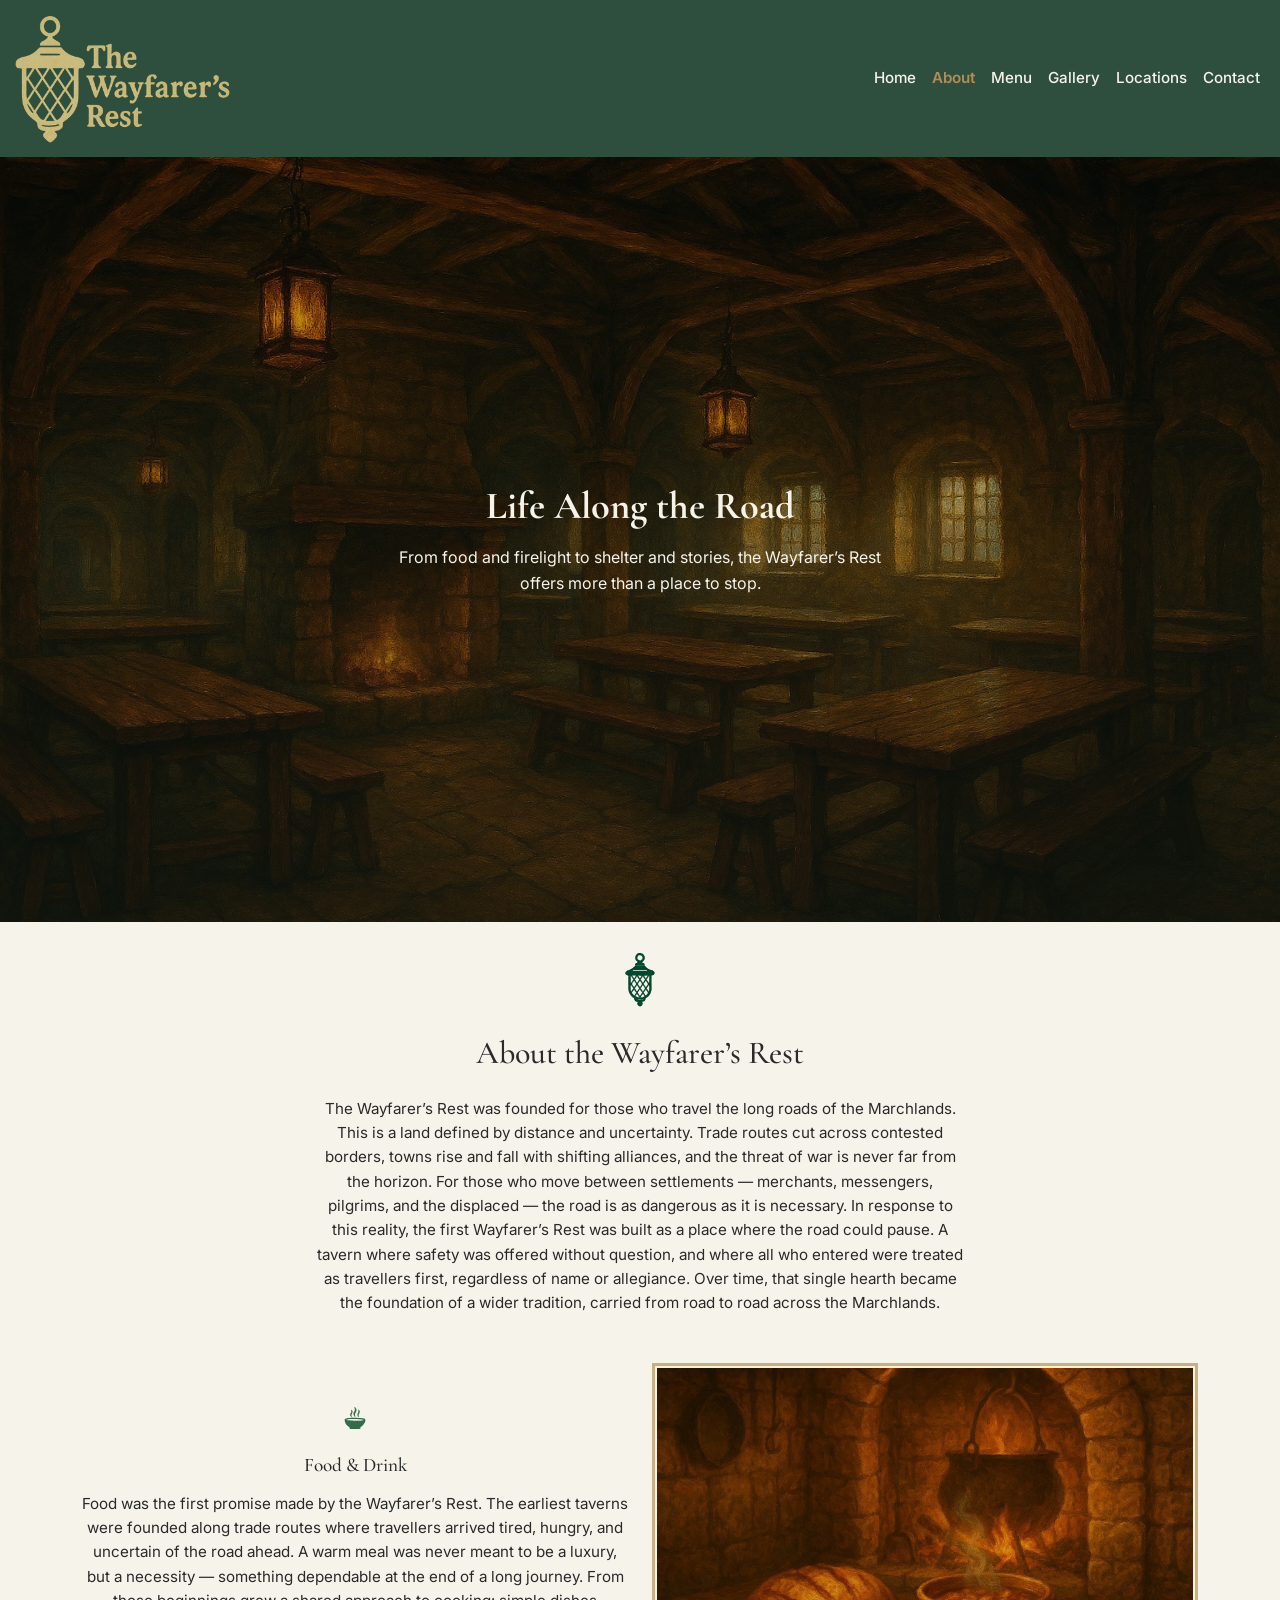
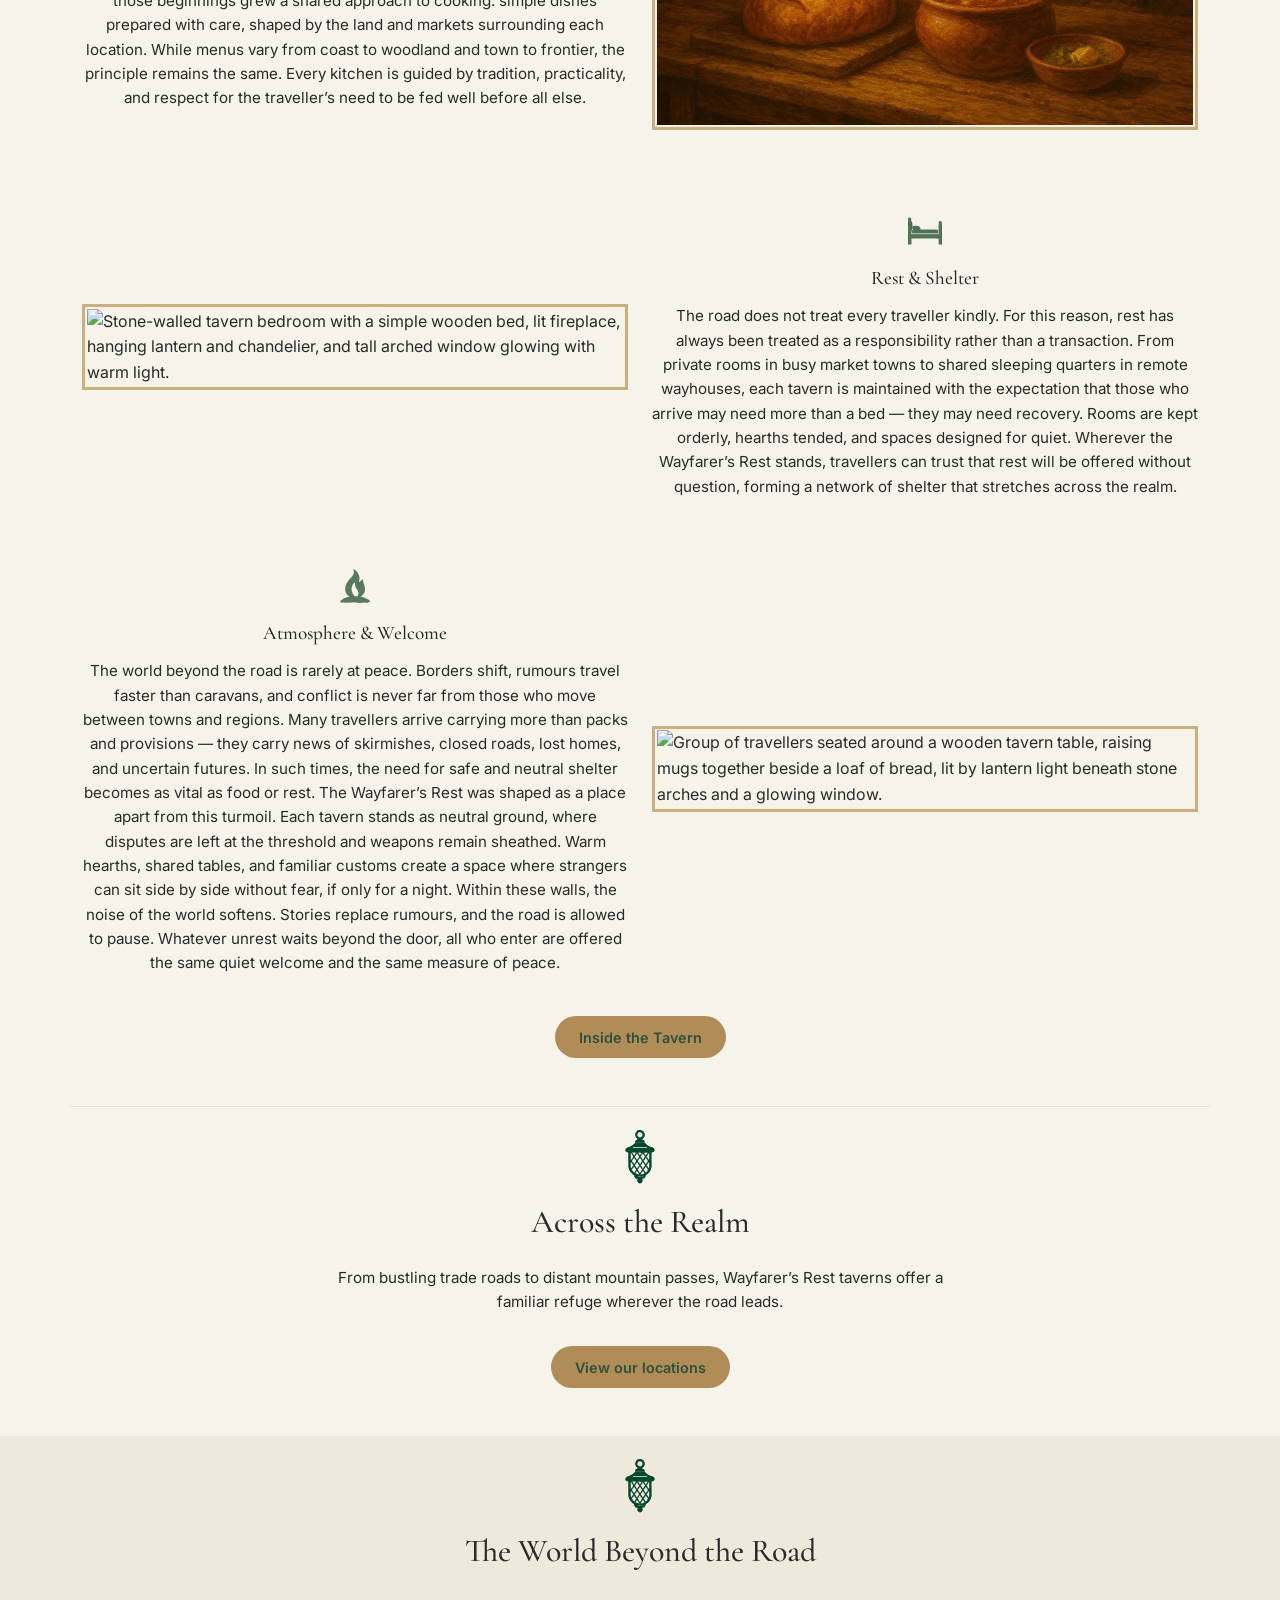
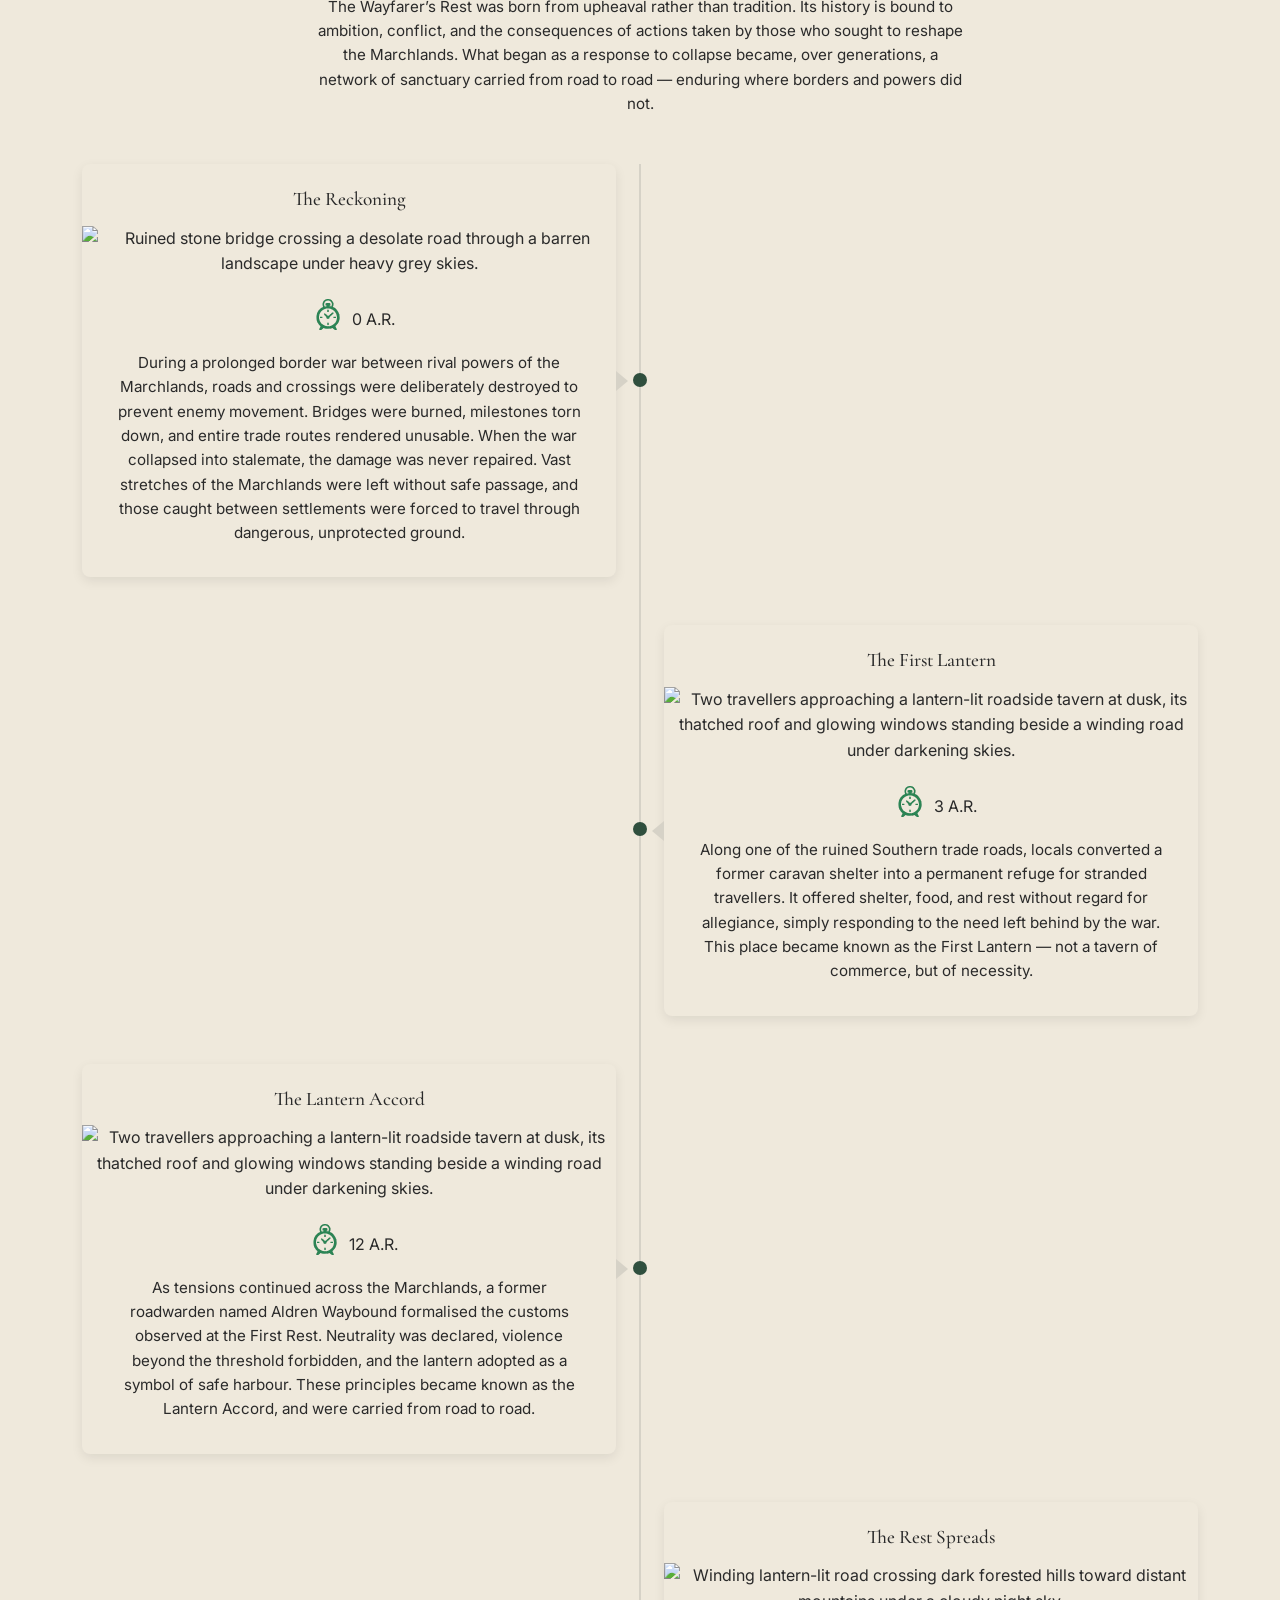
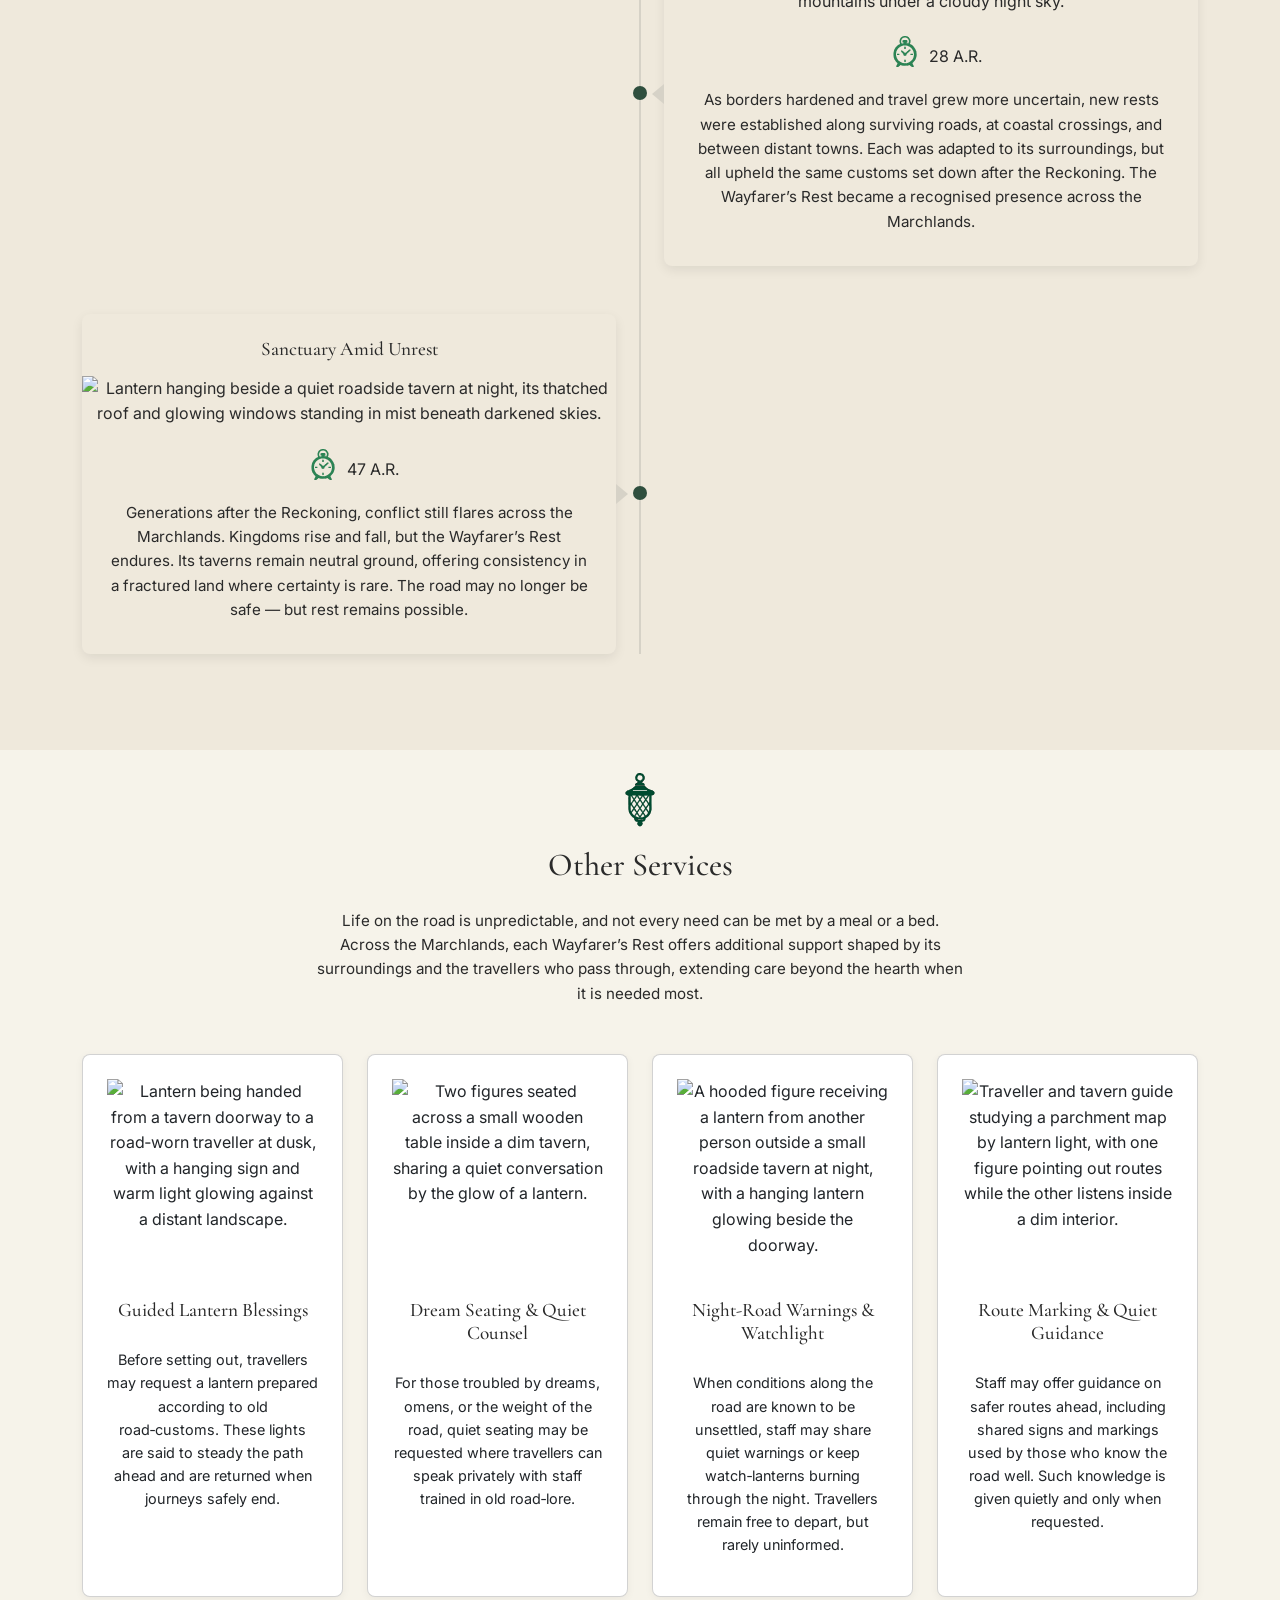
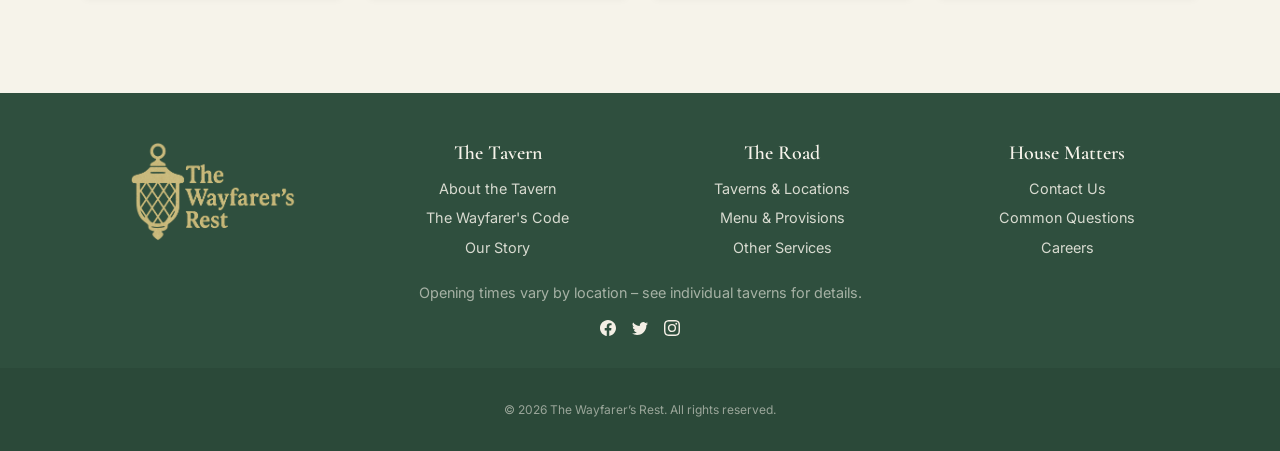
==== about.html @ d76371b3 "JS Adjusted To Close Map Pop-Up On Second Dot Click" ====
<!DOCTYPE html>
<html lang="en">

<head>
    <meta charset="UTF-8">
    <meta name="viewport" content="width=device-width, initial-scale=1.0">


    <title>About the Wayfarer’s Rest | Life Along the Road</title>

    <meta name="description"
        content="Learn about the origins, traditions and values of the Wayfarer’s Rest, a sanctuary for travellers across the Marchlands.">
    <meta name="keywords"
        content="Wayfarer’s Rest, fantasy lore, medieval inn history, tavern traditions, fictional worldbuilding, roleplay setting">


    <link href="https://cdn.jsdelivr.net/npm/bootstrap@5.3.8/dist/css/bootstrap.min.css" rel="stylesheet"
        integrity="sha384-sRIl4kxILFvY47J16cr9ZwB07vP4J8+LH7qKQnuqkuIAvNWLzeN8tE5YBujZqJLB" crossorigin="anonymous">

    <link rel="stylesheet" href="assets/css/style.css">
</head>

<body class="d-flex flex-column min-vh-100">
    <header>
        <nav class="site-navbar navbar navbar-expand-lg">
            <div class="container-fluid">
                <a class="navbar-brand" href="index.html">
                    <picture>
                        <!--Anything above 576px (mobile portrait) displays full logo-->
                        <source media="(min-width: 576px)" srcset="assets/images/webP/logo-wayfarers-rest-parchment.webp">
                        <img src="assets/images/webP/icon-lantern-parchment.webp" alt="The Wayfarer’s Rest logo">
                    </picture>
                </a>
                <button class="navbar-toggler" type="button" data-bs-toggle="collapse"
                    data-bs-target="#navbarSupportedContent" aria-controls="navbarSupportedContent"
                    aria-expanded="false" aria-label="Toggle navigation">
                    <span class="navbar-toggler-icon"></span>
                </button>
                <div class="collapse navbar-collapse" id="navbarSupportedContent">
                    <ul class="navbar-nav mb-2 mb-lg-0 ms-auto">
                        <li class="nav-item">
                            <a class="nav-link" href="index.html">Home</a>
                        </li>
                        <li class="nav-item dropdown">
                            <a class="nav-link active" aria-current="page" href="about.html">About</a>
                        </li>
                        <li class="nav-item">
                            <a class="nav-link" href="menu.html">Menu</a>
                        </li>
                        <li class="nav-item">
                            <a class="nav-link" href="gallery.html">Gallery</a>
                        </li>
                        <li class="nav-item">
                            <a class="nav-link" href="locations.html">Locations</a>
                        </li>
                        <li class="nav-item">
                            <a class="nav-link" href="contact.html">Contact</a>
                        </li>
                    </ul>
                </div>
            </div>
        </nav>
    </header>
    <main>
        <!-- About Hero -->
        <section class="about-hero hero-height">
            <div class="about-hero-image">
                <img src="assets/images/webP/about-page-hero.webp"
                    alt="Warmly lit tavern interior with wooden tables, benches, hanging lanterns, and a stone fireplace.">
                <div class="about-hero-content">
                    <h1 class="reveal">Life Along the Road</h1>
                    <p class="reveal-sub delay-3">
                        From food and firelight to shelter and stories,
                        the Wayfarer’s Rest offers more than a place to stop.
                    </p>
                </div>
            </div>
        </section>

        <!-- About Intro -->
        <section class="about-intro pt-3">
            <div class="container text-center">
                <div class="section-icon--large" aria-hidden="true">
                    <img src="assets/images/icons/icon-lantern-green.svg" alt="" loading="lazy">
                </div>
                <h2 class="pt-2">About the Wayfarer’s Rest</h2>
                <p class="mb-0">
                    The Wayfarer’s Rest was founded for those who travel the long roads of the Marchlands.
                    This is a land defined by distance and uncertainty. Trade routes cut across contested borders, towns
                    rise and fall with shifting alliances, and the threat of war is never far from the horizon. For
                    those who move between settlements — merchants, messengers, pilgrims, and the displaced — the road
                    is as dangerous as it is necessary.
                    In response to this reality, the first Wayfarer’s Rest was built as a place where the road could
                    pause. A tavern where safety was offered without question, and where all who entered were treated as
                    travellers first, regardless of name or allegiance. Over time, that single hearth became the
                    foundation of a wider tradition, carried from road to road across the Marchlands.
                </p>
            </div>
        </section>

        <!-- =========================
     Core Pillars
========================= -->
        <section class="about-pillars">
            <div class="container">

                <!-- Food & Drink -->
                <div class="row align-items-center mb-5 reveal">
                    <div class="col-12 col-lg-6 text-center">
                        <div class="pillar-icon">
                            <img src="assets/images/icons/food-icon.svg" alt="Food icon" loading="lazy">
                        </div>
                        <h3>Food &amp; Drink</h3>
                        <p>
                            Food was the first promise made by the Wayfarer’s Rest.
                            The earliest taverns were founded along trade routes where travellers arrived tired, hungry,
                            and uncertain of the road ahead. A warm meal was never meant to be a luxury, but a necessity
                            — something dependable at the end of a long journey. From those beginnings grew a shared
                            approach to cooking: simple dishes prepared with care, shaped by the land and markets
                            surrounding each location.
                            While menus vary from coast to woodland and town to frontier, the principle remains the
                            same. Every kitchen is guided by tradition, practicality, and respect for the traveller’s
                            need to be fed well before all else.
                        </p>
                    </div>
                    <div class="col-12 col-lg-6">
                        <img class="pillar-image" src="assets/images/webP/about-food-and-drink.webp"
                            alt="Hearty food and drink served at the Wayfarer’s Rest" loading="lazy">
                    </div>
                </div>

                <!-- Rest & Shelter -->
                <div class="row align-items-center mb-5 flex-lg-row-reverse reveal">
                    <div class="col-12 col-lg-6 text-center">
                        <div class="pillar-icon">
                            <img src="assets/images/icons/bed-icon.svg" alt="Rest icon" loading="lazy">
                        </div>
                        <h3>Rest &amp; Shelter</h3>
                        <p>
                            The road does not treat every traveller kindly.
                            For this reason, rest has always been treated as a responsibility rather than a transaction.
                            From private rooms in busy market towns to shared sleeping quarters in remote wayhouses,
                            each tavern is maintained with the expectation that those who arrive may need more than a
                            bed — they may need recovery.
                            Rooms are kept orderly, hearths tended, and spaces designed for quiet. Wherever the
                            Wayfarer’s Rest stands, travellers can trust that rest will be offered without question,
                            forming a network of shelter that stretches across the realm.
                        </p>
                    </div>
                    <div class="col-12 col-lg-6">
                        <img class="pillar-image" height="350" src="assets/images/about-rest-and-shelter.jpg"
                            alt="Stone-walled tavern bedroom with a simple wooden bed, lit fireplace, hanging lantern and chandelier, and tall arched window glowing with warm light." loading="lazy">
                    </div>
                </div>

                <!-- Atmosphere -->
                <div class="row align-items-center reveal">
                    <div class="col-12 col-lg-6 text-center">
                        <div class="pillar-icon">
                            <img src="assets/images/icons/flame-icon.svg" alt="Atmosphere icon" loading="lazy">
                        </div>
                        <h3>Atmosphere &amp; Welcome</h3>
                        <p>
                            The world beyond the road is rarely at peace.
                            Borders shift, rumours travel faster than caravans, and conflict is never far from those who
                            move between towns and regions. Many travellers arrive carrying more than packs and
                            provisions — they carry news of skirmishes, closed roads, lost homes, and uncertain futures.
                            In such times, the need for safe and neutral shelter becomes as vital as food or rest.
                            The Wayfarer’s Rest was shaped as a place apart from this turmoil. Each tavern stands as
                            neutral ground, where disputes are left at the threshold and weapons remain sheathed. Warm
                            hearths, shared tables, and familiar customs create a space where strangers can sit side by
                            side without fear, if only for a night.
                            Within these walls, the noise of the world softens. Stories replace rumours, and the road is
                            allowed to pause. Whatever unrest waits beyond the door, all who enter are offered the same
                            quiet welcome and the same measure of peace.
                        </p>
                    </div>

                    <div class="col-12 col-lg-6">
                        <img class="pillar-image mb-3" src="assets/images/about-atmosphere-and-welcome.jpg"
                            alt="Group of travellers seated around a wooden tavern table, raising mugs together beside a loaf of bread, lit by lantern light beneath stone arches and a glowing window." loading="lazy">
                    </div>
                </div>

                <!-- Button row (full width, centered) -->
                <div class="row mt-4 about-cta">
                    <div class="col-12 text-center">
                        <a href="gallery.html" class="btn-primary">
                            Inside the Tavern
                        </a>
                    </div>
                </div>
            </div>
        </section>


        <!-- Across the Realm -->
        <section class="about-realm pt-2">
            <div class="container text-center">
                <div class="section-icon--large" aria-hidden="true">
                    <img src="assets/images/icons/icon-lantern-green.svg" alt="">
                </div>
                <h2>Across the Realm</h2>
                <p>
                    From bustling trade roads to distant mountain passes,
                    Wayfarer’s Rest taverns offer a familiar refuge wherever the road leads.
                </p>
                <a href="locations.html" class="btn-primary mt-3 mb-5">
                    View our locations
                </a>
            </div>
        </section>

        <!-- =========================
     Timeline
========================= -->

        <section class="about-timeline pt-2">
            <div class="container text-center">
                <div class="section-icon--large" aria-hidden="true">
                    <img src="assets/images/icons/icon-lantern-green.svg" alt="" loading="lazy">
                </div>
                <h2>The World Beyond the Road</h2>
                <p>
                    The Wayfarer’s Rest was born from upheaval rather than tradition. Its history is bound to ambition,
                    conflict, and the consequences of actions taken by those who sought to reshape the Marchlands. What
                    began as a response to collapse became, over generations, a network of sanctuary carried from road
                    to road — enduring where borders and powers did not.
                </p>

                <div class="timeline">

                    <div class="timeline-item timeline-item--left">
                        <span class="timeline-marker"></span>
                        <div class="timeline-content">
                            <h3 class="mt-4">The Reckoning</h3>

                            <img src="assets/images/timeline-image-one.jpg"
                                alt="Ruined stone bridge crossing a desolate road through a barren landscape under heavy grey skies." loading="lazy">


                            <div class="timeline-meta">
                                <div class="pillar-icon" aria-hidden="true">
                                    <img src="assets/images/icons/time-icon.svg" alt="" loading="lazy">
                                </div>
                                <span class="timeline-year">0 A.R.</span>
                            </div>
                            <p>
                                During a prolonged border war between rival powers of the Marchlands, roads and
                                crossings were deliberately destroyed to prevent enemy movement. Bridges were burned,
                                milestones torn down, and entire trade routes rendered unusable.
                                When the war collapsed into stalemate, the damage was never repaired. Vast stretches of
                                the Marchlands were left without safe passage, and those caught between settlements were
                                forced to travel through dangerous, unprotected ground.
                            </p>
                        </div>
                    </div>

                    <div class="timeline-item timeline-item--right">
                        <span class="timeline-marker"></span>
                        <div class="timeline-content">
                            <h3 class="mt-4">The First Lantern</h3>
                            <img src="assets/images/timeline-image-two.jpg"
                                alt="Two travellers approaching a lantern-lit roadside tavern at dusk, its thatched roof and glowing windows standing beside a winding road under darkening skies." loading="lazy">

                            <div class="timeline-meta">
                                <div class="pillar-icon" aria-hidden="true">
                                    <img src="assets/images/icons/time-icon.svg" alt="" loading="lazy">
                                </div>
                                <span class="timeline-year">3 A.R.</span>
                            </div>

                            <p>
                                Along one of the ruined Southern trade roads, locals converted a former caravan shelter
                                into a
                                permanent refuge for stranded travellers. It offered shelter, food, and rest without
                                regard for allegiance, simply responding to the need left behind by the war.
                                This place became known as the First Lantern — not a tavern of commerce, but of
                                necessity.
                            </p>
                        </div>
                    </div>

                    <div class="timeline-item timeline-item--left">
                        <span class="timeline-marker"></span>
                        <div class="timeline-content">
                            <h3 class="mt-4">The Lantern Accord</h3>
                            <img src="assets/images/timeline-image-three.jpg"
                                alt="Two travellers approaching a lantern-lit roadside tavern at dusk, its thatched roof and glowing windows standing beside a winding road under darkening skies." loading="lazy">

                            <div class="timeline-meta">
                                <div class="pillar-icon" aria-hidden="true">
                                    <img src="assets/images/icons/time-icon.svg" alt="" loading="lazy">
                                </div>
                                <span class="timeline-year">12 A.R.</span>
                            </div>
                            <p>
                                As tensions continued across the Marchlands, a former roadwarden named Aldren Waybound
                                formalised the customs observed at the First Rest. Neutrality was declared, violence
                                beyond the threshold forbidden, and the lantern adopted as a symbol of safe harbour.
                                These principles became known as the Lantern Accord, and were carried from road to road.
                            </p>
                        </div>
                    </div>
                    <div class="timeline-item timeline-item--right">
                        <span class="timeline-marker"></span>
                        <div class="timeline-content">
                            <h3 class='mt-4'>The Rest Spreads</h3>
                            <img src="assets/images/timeline-image-four.jpg"
                                alt="Winding lantern-lit road crossing dark forested hills toward distant mountains under a cloudy night sky." loading="lazy">

                            <div class="timeline-meta">
                                <div class="pillar-icon" aria-hidden="true">
                                    <img src="assets/images/icons/time-icon.svg" alt="" loading="lazy">
                                </div>
                                <span class="timeline-year">28 A.R.</span>
                            </div>

                            <p>
                                As borders hardened and travel grew more uncertain, new rests were established along
                                surviving roads, at coastal crossings, and between distant towns. Each was adapted to
                                its surroundings, but all upheld the same customs set down after the Reckoning.
                                The Wayfarer’s Rest became a recognised presence across the Marchlands.
                            </p>
                        </div>
                    </div>
                    <div class="timeline-item timeline-item--left">
                        <span class="timeline-marker"></span>

                        <div class="timeline-content">
                            <h3 class="mt-4">Sanctuary Amid Unrest</h3>

                            <!-- Main timeline image -->
                            <div class="timeline-image">
                                <img src="assets/images/timeline-image-five.jpg"
                                    alt="Lantern hanging beside a quiet roadside tavern at night, its thatched roof and glowing windows standing in mist beneath darkened skies." loading="lazy">
                            </div>

                            <!-- Icon + year row -->
                            <div class="timeline-meta">
                                <div class="pillar-icon" aria-hidden="true">
                                    <img src="assets/images/icons/time-icon.svg" alt="" loading="lazy">
                                </div>
                                <span class="timeline-year">47 A.R.</span>
                            </div>

                            <!-- Description -->
                            <p>
                                Generations after the Reckoning, conflict still flares across the Marchlands. Kingdoms
                                rise and fall, but the Wayfarer’s Rest endures. Its taverns remain neutral ground,
                                offering consistency in a fractured land where certainty is rare.
                                The road may no longer be safe — but rest remains possible.
                            </p>
                        </div>
                    </div>

                </div>
            </div>
        </section>

        <!-- =========================
     Other Services
========================= -->
        <section class="about-services mb-5 pt-2" id="other-services">
            <div class="section-icon--large" aria-hidden="true">
                <img src="assets/images/icons/icon-lantern-green.svg" alt="" loading="lazy">
            </div>
            <div class="container text-center">
                <h2>Other Services</h2>
                <p>Life on the road is unpredictable, and not every need can be met by a meal or a bed. Across the
                    Marchlands, each Wayfarer’s Rest offers additional support shaped by its surroundings and the
                    travellers who pass through, extending care beyond the hearth when it is needed most.</p>

                <div class="row g-4 mt-4">

                    <div class="col-12 col-md-6 col-lg-3">
                        <div class="card service-card reveal">
                            <img src="assets/images/other-services-one.jpg" class="card-image"
                                alt="Lantern being handed from a tavern doorway to a road‑worn traveller at dusk, with a hanging sign and warm light glowing against a distant landscape." loading="lazy">
                            <h3 class="pt-2">Guided Lantern Blessings</h3>
                            <p>Before setting out, travellers may request a lantern prepared according to old
                                road‑customs. These lights are said to steady the path ahead and are returned when
                                journeys safely end.</p>
                        </div>
                    </div>

                    <div class="col-12 col-md-6 col-lg-3">
                        <div class="card service-card reveal">
                            <img src="assets/images/other-services-two.jpg" class="card-image"
                                alt="Two figures seated across a small wooden table inside a dim tavern, sharing a quiet conversation by the glow of a lantern." loading="lazy">
                            <h3 class="pt-2">Dream Seating &amp; Quiet Counsel</h3>
                            <p>For those troubled by dreams, omens, or the weight of the road, quiet seating may be
                                requested where travellers can speak privately with staff trained in old road‑lore.</p>
                        </div>
                    </div>

                    <div class="col-12 col-md-6 col-lg-3">
                        <div class="card service-card reveal">
                            <img src="assets/images/other-services-three.jpg" class="card-image"
                                alt="A hooded figure receiving a lantern from another person outside a small roadside tavern at night, with a hanging lantern glowing beside the doorway." loading="lazy">
                            <h3 class="pt-2">Night-Road Warnings &amp; Watchlight</h3>
                            <p>When conditions along the road are known to be unsettled, staff may share quiet warnings
                                or keep watch‑lanterns burning through the night. Travellers remain free to depart, but
                                rarely uninformed.</p>
                        </div>
                    </div>

                    <div class="col-12 col-md-6 col-lg-3">
                        <div class="card service-card reveal">
                            <img src="assets/images/other-services-four.jpg" class="card-image"
                                alt="Traveller and tavern guide studying a parchment map by lantern light, with one figure pointing out routes while the other listens inside a dim interior." loading="lazy">
                            <h3 class="pt-2">Route Marking &amp; Quiet Guidance</h3>
                            <p>Staff may offer guidance on safer routes ahead, including shared signs and markings used
                                by those who know the road well. Such knowledge is given quietly and only when
                                requested.</p>
                        </div>
                    </div>

                </div>
            </div>
        </section>
    </main>
    <footer class="site-footer mt-5">
        <div class="container text-center">

            <div class="row align-items-start">

                <!-- LOGO -->
                <div class="footer-logo col-12 col-lg-3 mb-4 mb-lg-0">
                    <a href="index.html">
                        <picture>
                            <source media="(min-width: 992px)" srcset="assets/images/webP/logo-wayfarers-rest-parchment.webp">
                            <img src="assets/images/webP/logo-wayfarers-rest-footer-stacked.webp"
                                alt="The Wayfarer’s Rest logo" loading="lazy">
                        </picture>
                    </a>
                </div>

                <!-- LINKS -->
                <div class="col-12 col-lg-9">
                    <div class="row justify-content-center">

                        <div class="col-12 col-md-4 col-lg-4">
                            <h2 class="h5">The Tavern</h2>
                            <ul>
                                <li><a href="index.html">About the Tavern</a></li>
                                <li><a href="faq.html">The Wayfarer's Code</a></li>
                                <li><a href="about.html" aria-current="page">Our Story</a></li>
                            </ul>
                        </div>

                        <div class="col-12 col-md-4 col-lg-4">
                            <h2 class="h5">The Road</h2>
                            <ul>
                                <li><a href="locations.html">Taverns & Locations</a></li>
                                <li><a href="menu.html">Menu & Provisions</a></li>
                                <li><a href="about.html#other-services" aria-current="true">Other Services</a></li>
                            </ul>
                        </div>

                        <div class="col-12 col-md-4 col-lg-4">
                            <h2 class="h5">House Matters</h2>
                            <ul>
                                <li><a href="contact.html">Contact Us</a></li>
                                <li><a href="faq.html#common-questions">Common Questions</a></li>
                                <li><a href="under-construction.html">Careers</a></li>
                            </ul>
                        </div>

                    </div>
                </div>
            </div>

            <p class="footer-hours">
                Opening times vary by location –
                <a href="locations.html">see individual taverns for details</a>.
            </p>

            <div class="footer-social d-flex justify-content-center gap-3">
                <a href="https://www.facebook.com" target="_blank" rel="noopener noreferrer"
                    aria-label="Open Facebook in A New Tab">
                    <img src="assets/images/icons/facebook.svg" alt="Facebook icon" loading="lazy">
                </a>
                <a href="https://twitter.com" target="_blank" rel="noopener noreferrer"
                    aria-label="Open Twitter/X in A New Tab">
                    <img src="assets/images/icons/twitter-x.svg" alt="Twitter/X icon" loading="lazy">
                </a>
                <a href="https://www.instagram.com" target="_blank" rel="noopener noreferrer"
                    aria-label="Open Instagram in A New Tab">
                    <img src="assets/images/icons/instagram.svg" alt="Instagram icon" loading="lazy">
                </a>
            </div>

        </div>

        <div class="footer-copy">
            © 2026 The Wayfarer’s Rest. All rights reserved.
        </div>
    </footer>
    <!--Bootstrap 5 JS-->
    <script src="https://cdn.jsdelivr.net/npm/bootstrap@5.3.8/dist/js/bootstrap.bundle.min.js"
        integrity="sha384-FKyoEForCGlyvwx9Hj09JcYn3nv7wiPVlz7YYwJrWVcXK/BmnVDxM+D2scQbITxI"
        crossorigin="anonymous"></script>
    <script src="assets/js/script.js"></script>
</body>

</html>
---- assets/css/style.css ----
/* Google Fonts Import */
/* Imports the two fonts used across the site:
   - Cormorant Garamond for headings (atmosphere, medieval tone)
   - Inter for body text (clarity and accessibility)
   These must load before any rules that reference them.
*/
@import url('https://fonts.googleapis.com/css2?family=Cormorant+Garamond:wght@400;500;600;700&family=Inter:wght@400;500;600;700&display=swap');

:root {
    /* =========================
       Brand Colours
       ========================= */

    /* Primary structural colour used for
       navbar, footer, headings, and accents */
    --color-primary: #2F4F3E;
    /* forest green – anchors the brand */

    /* Secondary accent colour for interaction
       (buttons, hover states, highlights) */
    --color-accent: #B08D57;
    /* muted gold – draws attention without overpowering */

    /* Brand highlight used for parchment effects,
       logo framing, and subtle emphasis */
    --color-brand: #E2D3B3;
    /* parchment tone */

    /* =========================
       Backgrounds
       ========================= */

    /* Primary page background used on most pages
       to maximise readability */
    --bg-page: #F6F3EA;

    /* Slightly darker background used to visually
       separate sections from the page */
    --bg-section: #EFE9DC;

    /* Deep background variant reserved for
       darker structural areas (defined for flexibility) */
    --bg-dark: #1F2F27;

    /* =========================
       Text Colours
       ========================= */

    /* Default body text colour */
    --text-primary: #2A2A2A;

    /* Secondary, reduced-emphasis text
       (descriptions, metadata) */
    --text-secondary: #5F5F5F;

    /* Text used on dark backgrounds
       (nav, footer, hero overlays) */
    --text-inverse: #F6F3EA;

    /* =========================
       Typography
       ========================= */

    /* Serif heading font to reinforce theme */
    --font-heading: "Cormorant Garamond", serif;

    /* Sans-serif body font for readability,
       with full system fallback stack */
    --font-body: "Inter", system-ui, -apple-system, BlinkMacSystemFont, sans-serif;

    /* Explicit font weights to avoid magic numbers
       and keep typography consistent */
    --font-weight-regular: 400;
    --font-weight-medium: 500;
    --font-weight-semibold: 600;
    --font-weight-bold: 700;

    /* =========================
       Layout & Spacing
       ========================= */

    /* Maximum readable width for content containers */
    --container-max-width: 1200px;

    /* Default vertical spacing between sections */
    --section-padding-y: 3rem;

    /* Reduced vertical spacing for smaller screens */
    --section-padding-y-sm: 2.5rem;

    /* Border radius tokens for consistent rounding */
    --radius-sm: 4px;
    --radius-md: 8px;

    /* =========================
       UI Elements
       ========================= */

    /* Neutral border colour used throughout
       (cards, dividers, inputs) */
    --border-color: #D6D2C7;

    /* Button colour tokens for reusability */
    --button-primary-bg: var(--color-primary);
    --button-primary-text: var(--text-inverse);

    --button-secondary-bg: transparent;
    --button-secondary-text: var(--color-primary);
    --button-secondary-border: var(--color-primary);

    /* =========================
       Image & Overlay Helpers
       ========================= */

    /* Light overlay for hero text legibility */
    --overlay-dark: rgba(0, 0, 0, 0.08);

    /* Stronger overlay used when images are busy */
    --overlay-darker: rgba(0, 0, 0, 0.15);
}

/* =========================
   Base Reset & Defaults
   ========================= */

body {
    font-family: var(--font-body);              /* Default font for body content */
    font-weight: var(--font-weight-regular);    /* Normal weight for readability */
    line-height: 1.6;                           /* Comfortable reading rhythm */
    color: var(--text-primary);                 /* High-contrast body text */
    background-color: var(--bg-page);           /* Parchment-style background */
}

/* =========================
   Typography
   ========================= */

h1,
h2,
h3 {
    font-family: var(--font-heading);            /* Use serif font for hierarchy */
    line-height: 1.2;                            /* Tighter than body text */
    margin-bottom: 0.75em;                       /* Consistent spacing below */
    color: var(--text-primary);                  /* Ensure readability */
}

h1 {
    /* Responsive scaling for large hero headings */
    font-size: clamp(2.2rem, 3vw, 3rem);
}

h2 {
    /* Slightly smaller than h1, still responsive */
    font-size: clamp(1.6rem, 2.5vw, 2.1rem);
}

h3 {
    /* Fixed size for subheadings and card titles */
    font-size: 1.2rem;
}

p {
    max-width: 65ch;                             /* Optimal line length */
    margin-inline: auto;                        /* Centre text blocks */
    margin-bottom: 1rem;                        /* Paragraph separation */
    font-size: 0.95rem;                         /* Slightly condensed text */
}

/* =========================
   Sections
   ========================= */

section {
    /* Consistent vertical rhythm between sections */
    padding-top: var(--section-padding-y);
}

@media (max-width: 768px) {
    section {
        /* Reduced spacing on smaller screens */
        padding-top: var(--section-padding-y-sm);
    }
}

/* =========================
   Images
   ========================= */

img {
    display: block;                              /* Remove inline image gaps */
    width: 100%;                                 /* Responsive scaling */
    height: 100%;                                /* Fill container when constrained */
    object-fit: cover;                           /* Prevent image distortion */
}

/* Aspect‑ratio helpers */
/* These ensure consistent cropping across layouts */

.hero-image {
    aspect-ratio: 16 / 9;                        /* Landscape hero imagery */
}

.card-image {
    aspect-ratio: 1 / 1;                         /* Square cards (features, gallery) */
}

.location-image {
    aspect-ratio: 4 / 5;                         /* Portrait orientation for locations */
}

/* =========================
   Cards (Features & Locations)
   ========================= */

.card,
.feature-card,
.location-card {
    background-color: #fff;                      /* Contrast against parchment */
    border-radius: var(--radius-md);             /* Soften card edges */
    padding: 1.5rem;                             /* Internal spacing */
    height: 100%;                                /* Equal-height cards in grids */
    display: flex;                               /* Flexbox for vertical control */
    flex-direction: column;                      /* Stack content top-to-bottom */
    gap: 0.75rem;                                /* Space between elements */
    box-shadow: 0 2px 8px rgba(0, 0, 0, 0.05);    /* Subtle elevation */
}

.card p,
.feature-card p,
.location-card p {
    font-size: 0.9rem;                           /* Slightly smaller supporting text */
    flex-grow: 1;                                /* Push CTAs or metadata to bottom */
}

.location-card img {
    aspect-ratio: 3 / 2; /*Forces landscape framing for location card image, ensuring consistency across uneven image sources */
}

/* =========================
   Buttons
   ========================= */

.btn-primary {
    display: inline-block;           /* Allows padding, width, and margin to apply cleanly */
    background-color: var(--color-accent); /* Gold accent colour to draw attention */
    color: var(--color-primary);     /* Dark green text to maintain brand coherence */
    border: none;                    /* Removes default browser border */
    border-radius: 999px;            /* Fully rounded pill-style button */
    padding: 0.6rem 1.5rem;          /* Comfortable clickable area for mouse & touch */
    font-weight: var(--font-weight-semibold); /* Gives CTA visual importance */
    font-size: 0.9rem;               /* Compact size to suit UI elements */
    text-decoration: none;           /* Removes underline from anchor buttons */
    transition: filter 0.2s ease;    /* Smooth visual feedback on hover/focus */
}

.btn-primary:hover,
.btn-primary:focus {
    filter: brightness(1.05);        /* Slight brightening for interaction feedback */
}

/* =========================
   Utility Helpers
   ========================= */

.text-center {
    text-align: center;              /* Simple utility class to centre text where needed */
}


/* =========================
   Navbar
   ========================= */

.site-navbar {
    background-color: var(--color-primary);
    /* Applies the forest green brand colour to the main site navigation */
}

/* Hover effect for the brand/logo to provide subtle feedback and interactivity
   without being distracting. Opacity change preserves logo clarity. */
.site-navbar .navbar-brand:hover {
    opacity: 0.9                    /* Very subtle hover feedback */
}

.site-navbar .navbar-brand img {
    height: auto;                   /* Preserve aspect ratio */
    width: 50px;                    /* Small logo size on very small screens */
}

/* Tablet breakpoint: expand logo to full horizontal version */
@media (min-width: 576px) {
    .site-navbar .navbar-brand img {
        width: 175px;               /* Allows full logo mark to display */
    }
}

/* Desktop breakpoint: slightly larger logo for visual balance */
@media (min-width: 768px) {
    .site-navbar .navbar-brand img {
        width: 220px;               /* Optimised size for larger headers */
    }
}

.site-navbar .nav-link {
    color: var(--text-inverse);     /* Light text on dark navbar */
    font-family: var(--font-body);  /* Inter for clarity */
    font-weight: var(--font-weight-medium);
    font-size: 0.95rem;             /* Slightly larger for comfortable navigation */
}

/* 
  Hover vs Focus states:
  These comments explain an important accessibility concept.

  :hover → mouse & pointer users
  :focus → keyboard & assistive technology users

  Styling both ensures equivalent feedback for all users.
*/

/* =========================
   Mobile Navbar Adjustments
   ========================= */

@media (max-width: 992px) {

    /* Creates separation between logo header and collapsible nav */
    .site-navbar .navbar-collapse {
        margin-top: 0.5rem;
        border-top: 1px solid rgba(242, 236, 221, 0.15); /* Low-contrast divider */
    }

    /* Aligns nav links visually with the logo on small screens */
    .site-navbar .navbar-nav {
        padding-left: 0.6rem;        /* Prevents nav sticking to screen edge */
        padding-top: 0.5rem;         /* Breathing room beneath logo */
    }

    /* Optimises link spacing and contrast for mobile */
    .site-navbar .nav-link {
        padding: 0.5rem 0;           /* Tap‑friendly spacing */
        font-size: 0.95rem;          /* Maintains readability */
        color: rgba(242, 236, 221, 0.9); /* Slightly muted to reduce glare */
    }
}

/* Interaction feedback for nav links */
nav.site-navbar .nav-link:hover,
nav.site-navbar .nav-link:focus {
    color: var(--color-accent);      /* Muted gold hover/focus state */
}

/* Active page indicator — shows which page user is on */
.site-navbar .nav-link.active {
    color: var(--color-accent);      /* Matches hover colour for consistency */
    font-weight: var(--font-weight-semibold); /* Stronger weight for emphasis */
}

/* =========================
   Navbar Hamburger Button
   ========================= */

/* Removes default Bootstrap border and adjusts padding */
.site-navbar .navbar-toggler {
    border: none;
    padding: 0.25rem 0.5rem;         /* Larger click target on mobile */
}

/* Removes default focus ring to avoid visual clutter */
.site-navbar .navbar-toggler:focus {
    box-shadow: none;
}

/* 
   Cannot directly colour Bootstrap hamburger icon.
   Filter is used instead to:
   - invert to white
   - add sepia for gold warmth
   - saturate to enhance colour strength
*/
.site-navbar .navbar-toggler-icon {
    width: 1.5rem;
    height: 1.5rem;
    filter: invert(1) sepia(20%) saturate(80%);
    transform: scale(1.1);           /* Slight enlargement for visibility */
}

/* =========================
   Hero Section Overrides
   ========================= */

/* Removes padding above hero so it meets the navbar */
.home-hero {
    position: relative;              /* Needed for absolute-positioned overlay */
    padding-top: 0;
}

.home-hero img {
    height: 100%                    /* Allows hero image to fill container */
}

/* =========================
   Hero Text Overlay
   ========================= */

.hero-overlay {
    position: absolute;
    inset: 0;                        /* Full cover over hero image,takes overlay out of document flow */

    display: flex;
    flex-direction: column;          /* Stack heading & text vertically */
    justify-content: center;         /* Centre vertically */
    align-items: center;             /* Centre horizontally */

    text-align: center;
    padding: 2rem;                   /* Prevent text touching edges */

    color: var(--text-inverse);      /* Light text for contrast */
    z-index: 2;                      /* Above hero image */
}

.hero-overlay h1 {
    color: var(--text-inverse);      /* Explicit override for heading colour */
}

/* Mobile safeguard to ensure hero remains flush */
@media (max-width: 768px) {
    .home-hero {
        padding-top: 0;
    }
}

/* =========================
   Menu Page
   ========================= */

/* Wrapper for the menu hero section.
   Resets vertical spacing so the hero image can sit flush with the navbar. */
.menu-hero {
    background-color: var(--bg-section);     /* Matches surrounding page sections */
    padding-top: 0;                          /* Removes default section padding */
    padding-bottom: 0;                       /* Ensures hero controls spacing itself */
}

/* Container for the menu hero image.
   Breaks out of the standard content width to span full viewport width. */
.menu-hero-image {
    position: relative;                      /* Establishes positioning context for overlay */
    width: 100vw;                            /* Full viewport width */
    max-width: none;                         /* Overrides container constraints */
    margin: 0 calc(50% - 50vw) 0;             /* True full-width breakout trick */
    overflow: hidden;                        /* Prevents image bleed */
    box-shadow: 0 18px 40px rgba(0, 0, 0, 0.12); /* Depth to separate hero from content */
}

/* Image inside the hero container */
.menu-hero-image img {
    width: 100%;                             /* Fully responsive */
    height: auto;                            /* Preserve aspect ratio */
    display: block;                          /* Removes inline whitespace */
}

/* Text overlay for the menu hero.
   Positioned on top of the image, centred using Flexbox. */
.menu-hero .hero-content {
    position: absolute;                      /* Allows overlay on top of image */
    inset: 0;                                /* Fills the entire hero image */
    display: flex;                           /* Flexbox for internal alignment */
    flex-direction: column;                 /* Stack heading and paragraph */
    justify-content: center;                /* Vertical centring */
    align-items: center;                    /* Horizontal centring */
    padding: 2rem 1.5rem;                   /* Prevents text touching edges */
    z-index: 1;                             /* Above hero image */
    color: var(--text-inverse);             /* Light text for contrast */
    font-family: var(--font-body);          /* Inter for legibility */
}

/* Menu hero heading style */
.menu-hero .hero-content h1 {
    font-family: var(--font-heading);        /* Decorative serif for hierarchy */
    font-weight: var(--font-weight-bold);    /* Strong brand emphasis */
    font-size: clamp(2rem, 3vw, 3rem);       /* Responsive scaling */
    margin-bottom: 1rem;                    /* Separation from description */
    max-width: 12ch;                        /* Prevents overly long lines */
    color: inherit;                         /* Inherits light overlay colour */
}

/* Menu hero descriptive paragraph */
.menu-hero .hero-content p {
    margin-bottom: 0;                       /* Tightens layout */
    max-width: 45rem;                       /* Readable line length */
    font-size: 1rem;                        /* Slightly larger for hero copy */
    line-height: 1.65;                      /* Comfortable reading */
    color: inherit;                         /* Ensures consistent colouring */
}

/* Sticky anchor bar containing menu section links */
.menu-anchors-bar {
    position: sticky;                       /* Sticks to top on scroll */
    top: 0;                                 /* Anchored to top of viewport */
    z-index: 20;                            /* Above menu content */
    background-color: rgba(246, 243, 234, 0.97); /* Semi‑opaque parchment */
    border-bottom: 1px solid rgba(0, 0, 0, 0.08); /* Subtle separation line */
    display: flex;                          /* Centres inner anchor container */
    justify-content: center;
    padding: 1rem 0;                       /* Vertical spacing */
}

/* Container holding the individual anchor links */
.menu-anchors {
    display: flex;                          /* Horizontal layout */
    flex-wrap: wrap;                       /* Allows wrapping on small screens */
    justify-content: center;               /* Centre alignment */
    align-items: center;
    align-content: center;
    gap: 0.75rem;                          /* Space between anchor buttons */
    padding: 0 1rem;                       /* Prevents edge collision */
    width: 100%;
    max-width: 1150px;                     /* Prevents anchors stretching too wide */
}

/* Individual menu anchor links */
.menu-anchor {
    display: inline-flex;                  /* Enables flex centring */
    align-items: center;
    justify-content: center;
    padding: 0.35rem 0.8rem;               /* Clickable area */
    color: var(--color-primary);           /* Brand green text */
    text-decoration: none;                 /* Remove underline */
    font-weight: var(--font-weight-medium);
    letter-spacing: 0.01em;                /* Slight clarity improvement */
    transition: color 0.2s ease,
                opacity 0.2s ease;         /* Smooth interaction feedback */
}

/* Hover and focus interaction for anchors */
.menu-anchor:hover,
.menu-anchor:focus {
    color: var(--color-accent);             /* Gold highlight */
    opacity: 0.85;                          /* Softens feedback */
}

/* Active menu section indicator (updated via JS) */
.menu-anchor.active {
    color: var(--color-accent);             /* Persistent highlight */
}

/* Wrapper for each menu category section */
.menu-category {
    background-color: var(--bg-section);    /* Section separation */
    padding-top: 2rem;
    padding-bottom: 2rem;
    scroll-margin-top: 5rem;                /* Prevents sticky bar overlap when anchored */
}

/* First section offset to compensate for hero overlap */
#house-specials {
    padding-top: 0.5rem;
}

/* Duplicate rule ensures consistency if overridden elsewhere */
.menu-category {
    background-color: var(--bg-section);
    padding-top: 2rem;
    padding-bottom: 2rem;
}

/* Spacing beneath section headings */
.menu-category .section-title {
    margin-bottom: 1.2rem;
}

/* Shared framed image styling for menu heroes and about pillars */
.menu-category__hero,
.about-pillars img.pillar-image {
    max-width: 840px;                       /* Aligns with menu content width */
    padding: 0.1rem;                        /* Creates frame thickness */
    margin: 0 auto 1.75rem;                 /* Centres and spaces image */
    background-color: var(--bg-page);       /* Parchment backdrop */
    border: 3px solid rgba(168, 134, 62, 0.6); /* Antique gold frame */
    box-shadow:
        inset 0 0 0 1px rgba(255, 236, 180, 0.4); /* Inner highlight for depth */
}

/* Image inside the framed hero */
.menu-category__hero img {
    aspect-ratio: 3 / 2;                    /* Consistent landscape framing */
    width: 100%;
    height: auto;
    display: block;
}

/* Grid wrapper for menu items */
.menu-items {
    display: grid;                          /* Grid allows simple vertical stacking */
    gap: 0;                                 /* Borders provide separation instead */
    max-width: 840px;                       /* Aligns with hero images */
    margin: 0 auto;                         /* Centre container */
}

/* Individual menu item rows */
.menu-item {
    display: grid;                          /* Two-column layout */
    grid-template-columns: 1fr auto;       /* Item name left, price right */
    gap: 1rem;                              /* Space between text and price */
    align-items: flex-start;               /* Prevents price centring vertically */
    padding: 1rem 0;                        /* Vertical rhythm */
    border-bottom: 1px solid rgba(0, 0, 0, 0.08); /* Divider line */
}

/* Remove divider from final item */
.menu-item:last-child {
    border-bottom: none;
}

/* Menu item name styling */
.menu-item h3 {
    margin-bottom: 0.35rem;
    font-size: 1.05rem;
    letter-spacing: 0.02em;
}

/* Menu item description */
.menu-item p {
    margin: 0;
    color: var(--text-secondary);           /* Reduced emphasis */
    font-size: 0.95rem;
    max-width: 55ch;                        /* Readability control */
}

/* Price styling */
.menu-item__price {
    font-weight: var(--font-weight-semibold);
    color: var(--color-primary);            /* Reinforces brand colour */
    text-align: right;
    white-space: nowrap;                    /* Prevents wrapping prices */
}

/* Wrapper for allergen and seasonality notices */
.menu-notice {
    background-color: var(--bg-page);       /* Returns to page background */
    padding-top: 3rem;
    padding-bottom: 3rem;                   /* Ensures full visibility of content */
}

/* Individual notice blocks */
.menu-notice__item {
    background: transparent;                /* Allows background to show through */
    border: 1px solid rgba(0, 0, 0, 0.08);
    border-radius: var(--radius-md);
    padding: 1.5rem;
    margin-bottom: 1rem;
}

/* Notice headings */
.menu-notice__item strong {
    display: block;
    margin-bottom: 0.5rem;
    font-size: 1rem;
}

/* Call-to-action container */
.menu-cta {
    padding-bottom: 3rem;                   /* Spacing before footer */
}

/* CTA button wrapper */
.menu-cta-buttons {
    display: flex;
    flex-wrap: wrap;                        /* Buttons stack on small screens */
    justify-content: center;
    gap: 1rem;
    margin-top: 1.5rem;
    margin-bottom: 2rem;
}

/* Ensures consistent CTA button width */
.menu-cta .btn-primary {
    min-width: 210px;
}

/* =========================
   Tablet Adjustments
   ========================= */

@media (max-width: 992px) {
    .menu-anchors {
        gap: 0.5rem;
        padding: 0.45rem 0;
        flex-wrap: wrap;
        justify-content: center;
        align-content: center;
    }

    .menu-category {
        padding-top: 1.75rem;
        padding-bottom: 1.75rem;
    }

    .menu-category .section-title {
        margin-bottom: 1rem;
    }

    .menu-category__hero {
        margin-bottom: 0.9rem;
    }
}

/* =========================
   Mobile Adjustments
   ========================= */

@media (max-width: 768px) {
    .menu-item {
        grid-template-columns: 1fr;         /* Stack price below description */
        text-align: left;
    }

    .menu-item__price {
        text-align: left;                   /* Align price with text */
    }

    .menu-anchors {
        justify-content: center;
        padding: 0.35rem 0;
        gap: 0.5rem;
        flex-wrap: wrap;
        align-content: center;
    }

    .menu-hero .hero-content {
        padding: 1.3rem 1rem;              /* Tighter hero spacing on mobile */
    }

    .menu-category {
        padding-top: 1.25rem;
        padding-bottom: 1.25rem;
    }

    .menu-category .section-title {
        font-size: 1.3rem;                  /* Prevents oversized headings */
    }

    .menu-item {
        padding: 0.85rem 0;
    }

    .menu-cta {
        padding-top: 1.5rem;
        padding-bottom: 1.5rem;
    }
}

/* =========================
   Section header lantern
   ========================= */

.section-icon {
    display: flex;
    justify-content: center;
    align-items: center;
    margin-bottom: 1rem;
}

.section-icon--large img {
    width: 88px;
    margin-inline: auto;
    height: auto;
}

.menu-section-icon,
.contact-section-icon,
.gallery-section-icon {
    display: flex;
    justify-content: center;
    align-items: center;

    background-color: var(--bg-section);

    padding: 1.25rem 0 0
        /* space above & below icon */
}

.contact-section-icon,
.gallery-section-icon {
    padding-top: 1rem;
}

.menu-section-icon img,
.contact-section-icon img,
.gallery-section-icon img {
    width: 80px;
    /* adjust size here */
    height: auto;
}

@media (min-width: 992px) {
    .contact-section-icon {
        display: none;
    }
}


@media (max-width: 768px) {
    .menu-section-icon {
        padding: 1rem 0 0;
    }

    .menu-section-icon img,
    .gallery-section-icon img,
    .contact-section-icon img {
        width: 60px;
    }
}

/* =========================
   Contact Form Improvements
   ========================= */

.contact p {
    max-width: none;
    margin-inline: 0;
}

@media (max-width: 991px) {
    .contact h2, .contact h1, .contact p {
        text-align: center;
    }

   
}

/* =========================
   Contact Form – General Styling
   ========================= */

.contact {
    background-color: var(--bg-section);
}

/* Form container */
.contact form {
    margin-top: 1.5rem;
}

/* Field groups */
.contact label {
    display: block;
    font-weight: var(--font-weight-medium);
    margin-bottom: 0.4rem;
}

.contact input,
.contact textarea,
.contact select {
    display: block;
    width: 100%;
    padding: 0.65rem 0.75rem;

    font-family: var(--font-body);
    font-size: 0.95rem;

    border: 1px solid var(--border-color);
    border-radius: var(--radius-sm);
    background-color: #fff;
}

/* Space between fields */
.contact input,
.contact textarea,
.contact select {
    margin-bottom: 1.4rem;
}

/* Textarea emphasis */
.contact textarea {
    min-height: 180px;
    resize: vertical;
}

/* Focus states – on brand */
.contact input:focus,
.contact textarea:focus,
.contact select:focus {
    outline: none;
    border-color: var(--color-primary);
}

/* =========================
   Contact page divider
   ========================= */

/* Desktop: vertical divider */
@media (min-width: 992px) {
    .contact .col-lg-5 {
        border-left: 1px solid var(--border-color);
        padding-left: 2rem;
    }

    .contact {
        margin-top: 3rem;
        margin-bottom: 3rem;
    }
}

/* Mobile & tablet: horizontal divider */
@media (max-width: 991px) {
    .contact .col-lg-5 {
        border-top: 1px solid var(--border-color);
        margin-top: 2rem;
        padding-top: 2rem;
    }
}

.contact-page .btn-primary {
    margin-top: 0.5rem;
}


/* =========================
   Gallery Images – Framed Style
   ========================= */

.gallery-item img {
    width: 100%;
    height: auto;
    display: block;

    border: 5px solid rgba(168, 134, 62, 0.6);
    /* soft outer frame */


    background-color: var(--bg-page);
    /* parchment behind image */

    box-shadow:
        0 1px 3px rgba(0, 0, 0, 0.06);
    /* very subtle depth */
}

.gallery-page main,
.contact-page main {
    background-color: var(--bg-section);
}

.gallery-page main {
    padding-bottom: 3rem;
}

.gallery-page .page-header {
    padding: 0;
}

/* Contact */

/* =========================
   Page Header (no image)
   ========================= */

.page-header {
    background-color: var(--bg-section);
    padding: 3rem 0;
}

.page-header p {
    max-width: 60ch;
    margin-inline: auto;
}

/* =========================
   Tavern Code
   ========================= */

.tavern-code {
    background-color: var(--bg-section);
    padding-bottom: 2rem;
}

.tavern-code .section-title {
    margin-bottom: 1rem;
}

.tavern-code.section-intro {
    max-width: 65ch;
    margin-top: 0;
    margin-bottom: 1.5rem;
}

/* =========================
   Section-to-section divider
   ========================= */


.section-break-wrapper {
    background-color: var(--bg-section);
    padding-bottom: 2rem;
}

.section-break {
    width: 120px;
    height: 2px;
    background-color: var(--border-color);
    margin: 0 auto;
}

.tavern-rule {
    margin-bottom: 2.5rem;
}

.tavern-rule h3 {
    margin-bottom: 0.5rem;
}

/* =========================
   FAQ
   ========================= */

.faq {
    background-color: var(--bg-page);
    padding: 3rem 0;
}

.faq .section-title {
    margin-bottom: 2rem;
}

.accordion-item {
    border: 1px solid var(--border-color);
    border-radius: var(--radius-sm);
    margin-bottom: 0.75rem;
    overflow: hidden;
}

.accordion-button {
    font-family: var(--font-body);
    font-weight: var(--font-weight-medium);
}

.accordion-button:not(.collapsed) {
    background-color: #d9e7fb;
    /* wireframe highlight */
    color: var(--text-primary);
}

/* =========================
   CTA
   ========================= */

.code-cta {
    background-color: #d6d6d6;
    /* matches wireframe */
    padding: 3rem 0;
}

.code-cta h2 {
    margin-bottom: 1rem;
}

/* About Page */

/* =========================
   About Hero
========================= */

.about-hero {
    padding-top: 0;                    /* Removes default section padding so the
                                          hero image meets the navbar cleanly */
}

.about-hero-image {
    position: relative;               /* Establishes positioning context for overlays */
    width: 100vw;                     /* Full viewport width */
    margin: 0 calc(50% - 50vw);       /* Breaks content out of max-width container
                                          to achieve true edge-to-edge layout */
    overflow: hidden;                 /* Prevents image or overlay bleed */
}

/* Image itself */
/* Shared with .home-hero to ensure consistent behaviour */
.home-hero img,
.about-hero-image img {
    width: 100%;                      /* Scales image to container width */
    max-height: 85vh;                 /* Prevents the hero from becoming too tall */
    display: block;                   /* Removes inline image spacing */
}

/* Optional dark overlay for text contrast */
.about-hero-image::after {
    content: "";                      /* Required to generate pseudo-element */
    position: absolute;               /* Allows overlaying on the image */
    inset: 0;                         /* Covers the entire hero image */
    background: linear-gradient(
        180deg,                       /* Vertical gradient */
        rgba(15, 25, 18, 0.2) 0%,     /* Light darkening at top */
        rgba(15, 25, 18, 0.6) 100%    /* Stronger darkening at bottom */
    );                                /* Improves text readability on bright images */
}

/* Text overlay */
.about-hero-content {
    position: absolute;               /* Allows content to sit on top of the image */
    inset: 0;                         /* Fills entire hero area */
    z-index: 1;                       /* Above the overlay pseudo-element */

    display: flex;                    /* Flexbox for internal alignment */
    flex-direction: column;           /* Stack heading and paragraph */
    justify-content: center;          /* Vertical centring */
    align-items: center;              /* Horizontal centring */

    text-align: center;               /* Centres text content */
    padding: 2rem 1.5rem;             /* Prevents text touching viewport edges */

    color: var(--text-inverse);       /* Light text for contrast */
}

/* Typography inside hero */
.about-hero-content h1 {
    font-family: var(--font-heading); /* Serif font for significance */
    font-weight: var(--font-weight-bold);
    font-size: clamp(2.2rem, 3vw, 3rem); /* Responsive scaling */
    margin-bottom: 1rem;              /* Space between heading and text */
    color: inherit;                   /* Inherits overlay text colour */
}

.about-hero-content p {
    max-width: 50ch;                  /* Keeps text readable */
    font-size: 1rem;
    line-height: 1.6;
    margin: 0;                        /* Removes default paragraph margin */
    color: inherit;
}

/* Shared CTA section styling for About and Home */
.about-cta,
.home-cta {
    padding-bottom: 3rem;             /* Visual separation from next section */
    border-bottom: 1px solid rgba(0,0,0,0.08); /* Subtle divider */
}


/* =========================
   About Timeline
========================= */

.about-timeline {
    background-color: var(--bg-section); /* Matches wireframe section background */
    padding: 3rem 0;                     /* Vertical spacing for timeline area */
}

.timeline {
    position: relative;                /* Required for absolutely positioned centre line */
    max-width: none;                   /* Allows full-width layout */
    margin: 3rem auto 0;               /* Space above timeline itself */
}

/* Center vertical line */
.timeline::before {
    content: "";                       /* Generates the central timeline line */
    position: absolute;
    left: 50%;                         /* Centres line horizontally */
    top: 0;
    bottom: 0;                         /* Runs full height of timeline */
    width: 2px;
    background-color: var(--border-color);
    transform: translateX(-50%);       /* Corrects centring offset */
}

/* Individual timeline item wrapper */
.timeline-item {
    position: relative;                /* Required for marker positioning */
    display: flex;                     /* Allows left/right alignment */
    margin-bottom: 3rem;
    width: 100%;
}

/* Left-aligned items */
.timeline-item--left {
    justify-content: flex-end;         /* Pushes content to the right */
    padding-right: calc(50% + 24px);   /* Clears space for centre line + marker */
}

/* Right-aligned items */
.timeline-item--right {
    justify-content: flex-start;       /* Pushes content to the left */
    padding-left: calc(50% + 24px);    /* Clears space for centre line + marker */
}

/* Timeline marker (the dot) */
.timeline-marker {
    position: absolute;
    left: 50%;                         /* Centres marker on vertical line */
    top: 50.5%;                        /* Aligns dot with card midpoint */
    width: 14px;
    height: 14px;
    background-color: var(--color-primary);
    border-radius: 50%;                /* Makes it a circular marker */
    transform: translateX(-50%);
    z-index: 2;                        /* Above cards and line */
}

/* Timeline content card */
.timeline-content {
    position: relative;               /* Needed for arrow pseudo-elements */
    background-color: var(--bg-section);
    border-radius: var(--radius-md);
    box-shadow: 0 4px 12px rgba(0,0,0,0.08); /* Elevation above background */
    max-width: 800px;
}

/* Image inside the timeline card */
.timeline-content img {
    width: 100%;
    height: auto;
    object-fit: cover;                /* Maintains image integrity */
}

/* Timeline text container */
.timeline-text {
    padding: 1.25rem;                 /* Space around text */
}

.timeline-text h3 {
    margin-bottom: 0.5rem;
}

/* =========================
   Timeline Arrows (to dots)
========================= */

/* LEFT items: arrow points right */
.timeline-item--left .timeline-content::before {
    content: "";
    position: absolute;
    top: 50%;
    right: -12px;                     /* Positions arrow toward centre line */

    width: 0;
    height: 0;

    border-top: 10px solid transparent;
    border-bottom: 10px solid transparent;
    border-left: 12px solid var(--border-color);
}

/* RIGHT items: arrow points left */
.timeline-item--right .timeline-content::before {
    content: "";
    position: absolute;
    top: 50%;
    left: -12px;                      /* Positions arrow toward centre line */

    width: 0;
    height: 0;

    border-top: 10px solid transparent;
    border-bottom: 10px solid transparent;
    border-right: 12px solid var(--border-color);
}

/* Metadata row under timeline cards */
.timeline-meta {
    display: flex;
    align-items: center;
    justify-content: center;
    gap: 0;
    padding-top: 0.75rem;
}

/* =========================
   Mobile Timeline Layout
========================= */

@media (max-width: 768px) {

    .timeline::before {
        left: 16px;                   /* Moves vertical line to left edge */
        transform: none;              /* No centring needed */
    }

    .timeline-item {
        padding-left: 2.5rem;         /* Space for line and marker */
    }

    .timeline-item--left,
    .timeline-item--right {
        padding: 0 0 0 2.5rem;        /* Uniform layout direction */
        justify-content: flex-start;  /* All items flow in one column */
    }

    .timeline-marker {
        left: 16px;                   /* Aligns markers with vertical line */
        transform: none;
    }

    .timeline-content {
        max-width: 100%;              /* Cards fill available width */
    }
}

/* Shared icon sizing used in timeline and rule sections */
.tavern-rule img,
.pillar-icon img {
    width: 48px;
    margin-inline: auto;              /* Centres icon horizontally */
    margin-bottom: 0.75rem;
}

.timeline-meta .pillar-icon {
    margin-top: 2px;                  /* Fine alignment tweak */
}

/* ======================================================
   LOCATIONS PAGE – NON‑MAP STYLES
   ====================================================== */

/* Applied to the <body> or top-level wrapper on the locations page.
   Keeps the page background consistent with the rest of the site. */
.locations-page {
    background-color: var(--bg-page);     /* Parchment background */
}

/* =========================
   Header / Hero
   ========================= */

/* Intro/header section at the top of the Locations page */
.locations-header {
    background-color: var(--bg-section);  /* Slight contrast from page background */
    padding: 3.5rem 0 3rem;               /* Extra emphasis at page entry */
    text-align: center;                   /* Centres heading and text */
}

.locations-header h1 {
    margin-bottom: 0.75rem;               /* Separates title from description */
}

.locations-header p {
    max-width: 60ch;                      /* Controls line length */
    margin-inline: auto;                 /* Centres paragraph block */
    opacity: 0.9;                         /* Softens text slightly */
}

/* =========================
   Tavern Types Section
   ========================= */

/* Section explaining different tavern categories */
.tavern-types {
    background-color: #d9d9d9;            /* Neutral backdrop for cards */
    padding: 3rem 0;
}

/* Ensures the lantern icon blends into section background */
.tavern-types .menu-section-icon {
    background-color: inherit;
}

/* Same treatment for map section icon */
.locations-map-section .menu-section-icon {
    background-color: inherit;
}

.tavern-types h2 {
    margin-bottom: 0.75rem;
    text-align: center;
}

/* Paragraph immediately under the section title */
.tavern-types > .container > p {
    max-width: 65ch;
    margin: 0 auto 2.5rem;                /* Centres and separates from cards */
    text-align: center;
}

/* Individual tavern type cards */
.type-card {
    background-color: #fff;               /* Card contrast */
    padding: 1.75rem 1.5rem;
    border-radius: var(--radius-md);
    text-align: center;
    box-shadow: 0 4px 12px rgba(0, 0, 0, 0.08); /* Elevation for hierarchy */
}

.type-card h3 {
    margin-bottom: 0.5rem;
}

.type-card p {
    font-size: 0.9rem;                    /* Supporting text */
    opacity: 0.85;                        /* Reduced emphasis */
}

/* =========================
   Map Section Layout
   ========================= */

.locations-map-section {
    padding: 4rem 0;                      /* Visual spacing from other sections */
    background-color: var(--bg-page);
}

.locations-map-section h2 {
    text-align: center;
    margin-bottom: 0.5rem;
}

.locations-map-section p {
    text-align: center;
    margin-bottom: 2rem;
    opacity: 0.8;
}

/* Responsive tightening for smaller screens */
@media (max-width: 768px) {
    .locations-header {
        padding: 2.5rem 0;
    }

    .tavern-types {
        padding: 2.5rem 0;
    }

    .locations-map-section {
        padding: 3rem 0;
    }
}


/* ======================================================
   LOCATIONS PAGE – MAP & INTERACTION STYLES
   ====================================================== */

/* Map frame containing the image, dots, and popups */
.map-wrapper {
    position: relative;                   /* Required for absolute-positioned dots */
    overflow: hidden;                     /* Prevents bleed from overlays initially */
    max-width: 950px;                     /* Keeps map readable on large screens */
    margin: 0 auto;                       /* Centres map */
    background-color: var(--bg-section);
    border-radius: var(--radius-md);
    box-shadow: 0 8px 24px rgba(0, 0, 0, 0.12); /* Strong visual focus */
    z-index: 2;
}

/* Map image itself */
.map-wrapper img {
    width: 100%;
    height: auto;
    display: block;
    border-radius: var(--radius-md);      /* Matches container rounding */
}

/* =========================
   Map Dots (Markers)
   ========================= */

.map-dot {
    position: absolute;                   /* Positioned relative to map-wrapper */
    width: 14px;
    height: 14px;
    border-radius: 50%;                   /* Circular markers */
    transform: translate(-50%, -50%);     /* True centring on coordinate point */
    z-index: 3;                           /* Above map image */
    cursor: pointer;                      /* Indicates interactivity */
    box-shadow: 0 0 0 2px var(--bg-section); /* Halo to separate from map */
    transition: transform 0.15s ease,
                box-shadow 0.15s ease;
}

/* Smaller dots on tablets */
@media (max-width: 992px) {
    .map-dot {
        width: 11px;
        height: 11px;
    }
}

/* Even smaller dots on mobile */
@media (max-width: 576px) {
    .map-dot {
        width: 9px;
        height: 9px;
    }
}

/* Hover and active state (JS toggles .active) */
.map-dot:hover,
.map-dot.active {
    transform: translate(-50%, -50%) scale(1.3); /* Emphasises selected dot */
    box-shadow: 0 0 0 3px var(--bg-section);     /* Stronger halo */
}

/* =========================
   Tavern Type Colour Coding
   ========================= */

/* These classes are added to dots to visually distinguish tavern categories */

.market {
    background-color: #6b4b2a;
}

.coastal {
    background-color: #1f4e79;
}

.wilderness {
    background-color: #2f5d3a;
}

.wayhouse {
    background-color: #555;
}

.edge {
    background-color: #000;
}

/* =========================
   Dot Coordinates
   ========================= */

/* Each .tX class positions a single dot using
   percentage values tuned to the map image.
   JS does NOT position dots — it only reacts to clicks. */

/* Market Taverns */
.t1 { top: 45%; left: 60%; }
.t2 { top: 41%; left: 47%; }
.t3 { top: 50%; left: 53%; }

/* Coastal Taverns */
.t4 { top: 41%; left: 78%; }
.t5 { top: 15%; left: 34%; }
.t6 { top: 78%; left: 30%; }

/* Wilderness Taverns */
.t7 { top: 43%; left: 33%; }
.t8 { top: 46%; left: 70%; }
.t9 { top: 27%; left: 41%; }

/* Wayhouses */
.t10 { top: 33%; left: 57%; }
.t11 { top: 54%; left: 40%; }
.t12 { top: 60%; left: 48%; }

/* Edge of the World */
.t13 { top: 45%; left: 18%; }

/* Fine-tuning coordinates for tablet layouts */
@media (max-width: 992px) {
    .t6 { top: 78%; left: 30.5%; }
    .t5 { top: 16%; left: 34%; }
    .t4 { top: 41%; left: 77%; }
}

/* =========================
   Tavern Pop‑ups
   ========================= */

.tavern-popup {
    position: absolute;                  /* Positioned by JS relative to map */
    max-width: 400px;
    padding: 1rem 1.1rem;
    background-color: #f3efe6;
    border-radius: 10px;

    box-shadow:
        0 10px 30px rgba(0, 0, 0, 0.25),
        inset 0 0 0 1px rgba(0, 0, 0, 0.08);

    opacity: 0;                          /* Hidden by default */
    pointer-events: none;               /* Prevent interaction when hidden */

    transform: scale(0.96);              /* Subtle shrink when hidden */
    transition: opacity 0.2s ease,
                transform 0.2s ease;

    z-index: 4;                          /* Above dots and map */
}

/* JS toggles this class to show the popup */
.tavern-popup.active {
    opacity: 1;
    pointer-events: auto;
    transform: scale(1);
}

.tavern-popup h3 {
    text-align: center;
    margin-bottom: 0.4rem;
    font-size: 1.1rem;
}

.tavern-popup img {
    margin-bottom: 0.4rem;
}

.tavern-popup p {
    font-size: 0.9rem;
    line-height: 1.55;
    margin: 0;
}

/* Allow popups to extend outside the map image */
.map-wrapper {
    overflow: visible;
}

/* Mobile adjustments for popup positioning */
@media (max-width: 576px) {
    .tavern-popup {
        left: 20% !important;            /* JS-safe override to keep popup visible */
        transform: translateX(-50%);
    }

    .tavern-popup p {
        font-size: 0.5rem;               /* Temporary size reduction to prevent overflow */
    }
}

/* Extra-small screen dot tweak */
@media (max-width: 576px) {
    .map-dot {
        width: 5px;
        height: 12px;
    }
}

/* =========================
   Map Key / Legend
   ========================= */

.map-key {
    background-color: var(--bg-section);
    border-radius: var(--radius-md);
    padding: 1.25rem 1.25rem 1.4rem;
    box-shadow:
        0 6px 18px rgba(0, 0, 0, 0.08),
        inset 0 0 0 1px rgba(0, 0, 0, 0.06);
}

.map-key h3 {
    font-family: var(--font-heading);
    font-size: 1.1rem;
    margin-bottom: 0.75rem;
    text-align: center;
}

.map-key-list {
    list-style: none;
    padding: 0;
    width: max-content;                 /* Shrinks list to fit contents */
    margin: 0 auto;                     /* Centres key */
}

.map-key-list li {
    display: flex;
    align-items: center;
    gap: 0.6rem;
    font-size: 0.9rem;
    color: var(--text-secondary);
}

.map-key-dot {
    width: 12px;
    height: 12px;
    border-radius: 50%;
    flex-shrink: 0;
    box-shadow: 0 0 0 1.5px var(--bg-section);
}

.map-key-list li:not(:last-child) {
    padding-bottom: 0.3rem;
    border-bottom: 1px solid rgba(0, 0, 0, 0.04);
}


/* Footer */

/*Applying the primary brand colour as the background for the footer, with inverse text for contrast, and padding to create space around the content. The font size is slightly smaller to differentiate it from main content and suit typical footer information.*/
.site-footer {
    background-color: var(--color-primary);
    /* forest green */
    color: var(--text-inverse);
    /* parchment */
    padding: 3rem 0 0;
    font-size: 0.9rem;
}

.footer-logo img {
    margin-inline: auto;
}

/* Footer logo sizing */
.site-footer .footer-logo img {
    height: 200px;
    width: auto;
}

/* Desktop */
@media (min-width: 992px) {
    .site-footer .footer-logo img {
        height: 100px;
    }
}

.site-footer .footer-logo {
    padding-bottom: 1rem;
}

.site-footer h2 {
    font-family: var(--font-heading);
    /* Cormorant */
    font-weight: 600;
    color: var(--text-inverse);
    margin-bottom: 0.75rem;
    color: var(--text-inverse);
}

/*Removing default padding to center the list items and removing default list styling for a cleaner look*/
.site-footer ul {
    list-style: none;
    padding: 0;
    margin: 0;
}

/* Removing default link styling for footer links to allow for custom styles that fit the brand palette.*/
.site-footer a {
    text-decoration: none;
}

/*Applying body font to footer links and hours for consistency, with a slightly reduced font size and a lighter color to differentiate it from main content while maintaining readability against the dark background.*/
.site-footer a,
.site-footer .footer-hours {
    font-family: var(--font-body);
    /* Inter */
    font-size: 0.9rem;
    color: rgba(246, 243, 234, 0.85);
}

.footer-hours {
    opacity: 0.7;
}

/* Adding spacing between list items in the footer to improve readability */
.site-footer li {
    margin-bottom: 0.4rem;
}

/* Adding a hover effect to footer links to provide visual feedback */
.site-footer a:hover {
    color: var(--color-accent);
}

/* When footer is stacked on mobile and tablet, add spacing between the columns to prevent cramping and improve readability except for under logo. This adds a bottom margin to the full-width columns, which will stack vertically, while on desktop the columns are side by side and do not require this spacing.*/
@media (max-width: 992px) {
    .site-footer .col-12 {
        margin-bottom: 1.25rem;
    }

    .site-footer .footer-logo {
        margin-bottom: 0
    }
}

/* Using flexbox to arrange social media icons in a row with consistent spacing between them, and centering them within the footer for a balanced and visually appealing layout. The gap property provides a simple way to maintain equal spacing between the icons without needing to add individual margins to each one.*/
.footer-social {
    display: flex;
    gap: 1rem;
    /* Adds space between icons */
    justify-content: center;
}

/*Adds spacing above the social media icons and the opening hours section */
.footer-social,
.footer-hours {
    margin-top: 1rem;
}

/* Gives the social media icons a subtle parchment tint to match the brand palette */
.footer-social a img {
    filter: invert(0.9) sepia(20%) saturate(80%);
}

/* Creates a golden highlight effect on hover and focus for the social media icons */
.footer-social a img:hover,
.footer-social a img:focus {
    filter: invert(0.5) sepia(100%) saturate(100%);
}

.footer-copy {
    background-color: rgba(0, 0, 0, 0.08);
    margin-top: 2rem;
    padding: 2rem 2rem;
    font-size: 0.75rem;
    color: rgba(246, 243, 234, 0.55);
    text-align: center;
}

/* =========================
   Carousel Indicators
   ========================= */

.carousel-indicators button {
    background-color: var(--color-primary) !important;
    opacity: 0.5 !important;
    width: 10px !important;
    height: 10px !important;
    border-radius: 50% !important;
    border: none !important;
}

.carousel-indicators .active {
    opacity: 1 !important;
}

/* =========================
   Carousel Controls
   ========================= */

.carousel-control-prev,
.carousel-control-next {
    background: transparent;
    opacity: 1;
    width: 5%;
    border: none;
}

.carousel-control-prev-icon,
.carousel-control-next-icon {
    filter: invert(0.7) sepia(1) saturate(5) hue-rotate(25deg) brightness(1.2);
    width: 24px;
    height: 24px;
    transition: filter 0.2s ease;
}

.carousel-control-prev:hover .carousel-control-prev-icon,
.carousel-control-next:hover .carousel-control-next-icon {
    filter: invert(0.7) sepia(1) saturate(5) hue-rotate(25deg) brightness(1.5);
}


.card-image {
    width: 100%;
    height: 200px;
    /* choose a value that fits your design */
    object-fit: cover;
    /* key line */
    display: block;
}

/* Hidden state */
.reveal {
    opacity: 0;
    transform: translateY(24px);
    transition: opacity 1.5s ease, transform 1.5s ease;
    will-change: transform, opacity;
}



/* Revealed state */

.reveal-sub {
    opacity: 0;
    transform: scale(0.96);
    transition: opacity 1.5s ease, transform 1.5s ease;
}

.reveal.visible,
.reveal-sub.visible {
    opacity: 1;
    transform: translateY(0);
}

/* Optional stagger delays */
.delay-1 {
    transition-delay: 0.15s;
}

.delay-2 {
    transition-delay: 0.3s;
}

.delay-3 {
    transition-delay: 1.5s;
}

.delay-4 {
    transition-delay: 0.3s;
}


.menu main {
    background-color: var(--bg-section);
}

.timeline-content p {
    width: 90%;
    margin-bottom: 2rem
}

/* =========================
   Reduced Motion Support
   ========================= */
@media (prefers-reduced-motion: reduce) {

    .reveal,
    .reveal-sub {
        transition: none;
        transform: none;
    }
}

@media (max-width: 768px) {
    .hero-height img {
        height: 90vh;
    }
    .about-hero h1 {
        padding-bottom: 0;
        padding-top: 0;
    }
}

.menu-scroll-scope {
    position: relative;
}


@media (max-width: 576px) {
  .tavern-popup {
    width: 70vw;
    max-width: 360px;
  }
}

body {
    overflow-x: hidden;
}

.menu {
    overflow-x: auto;
}

.gallery-item:hover {
    transform: scale(1.04);
    transition: transform 0.6s ease;
}

.type-card img {
  max-width: 100%;
  height: auto;
  align-self: stretch;
}

textarea.form-control {
  resize: none;
}
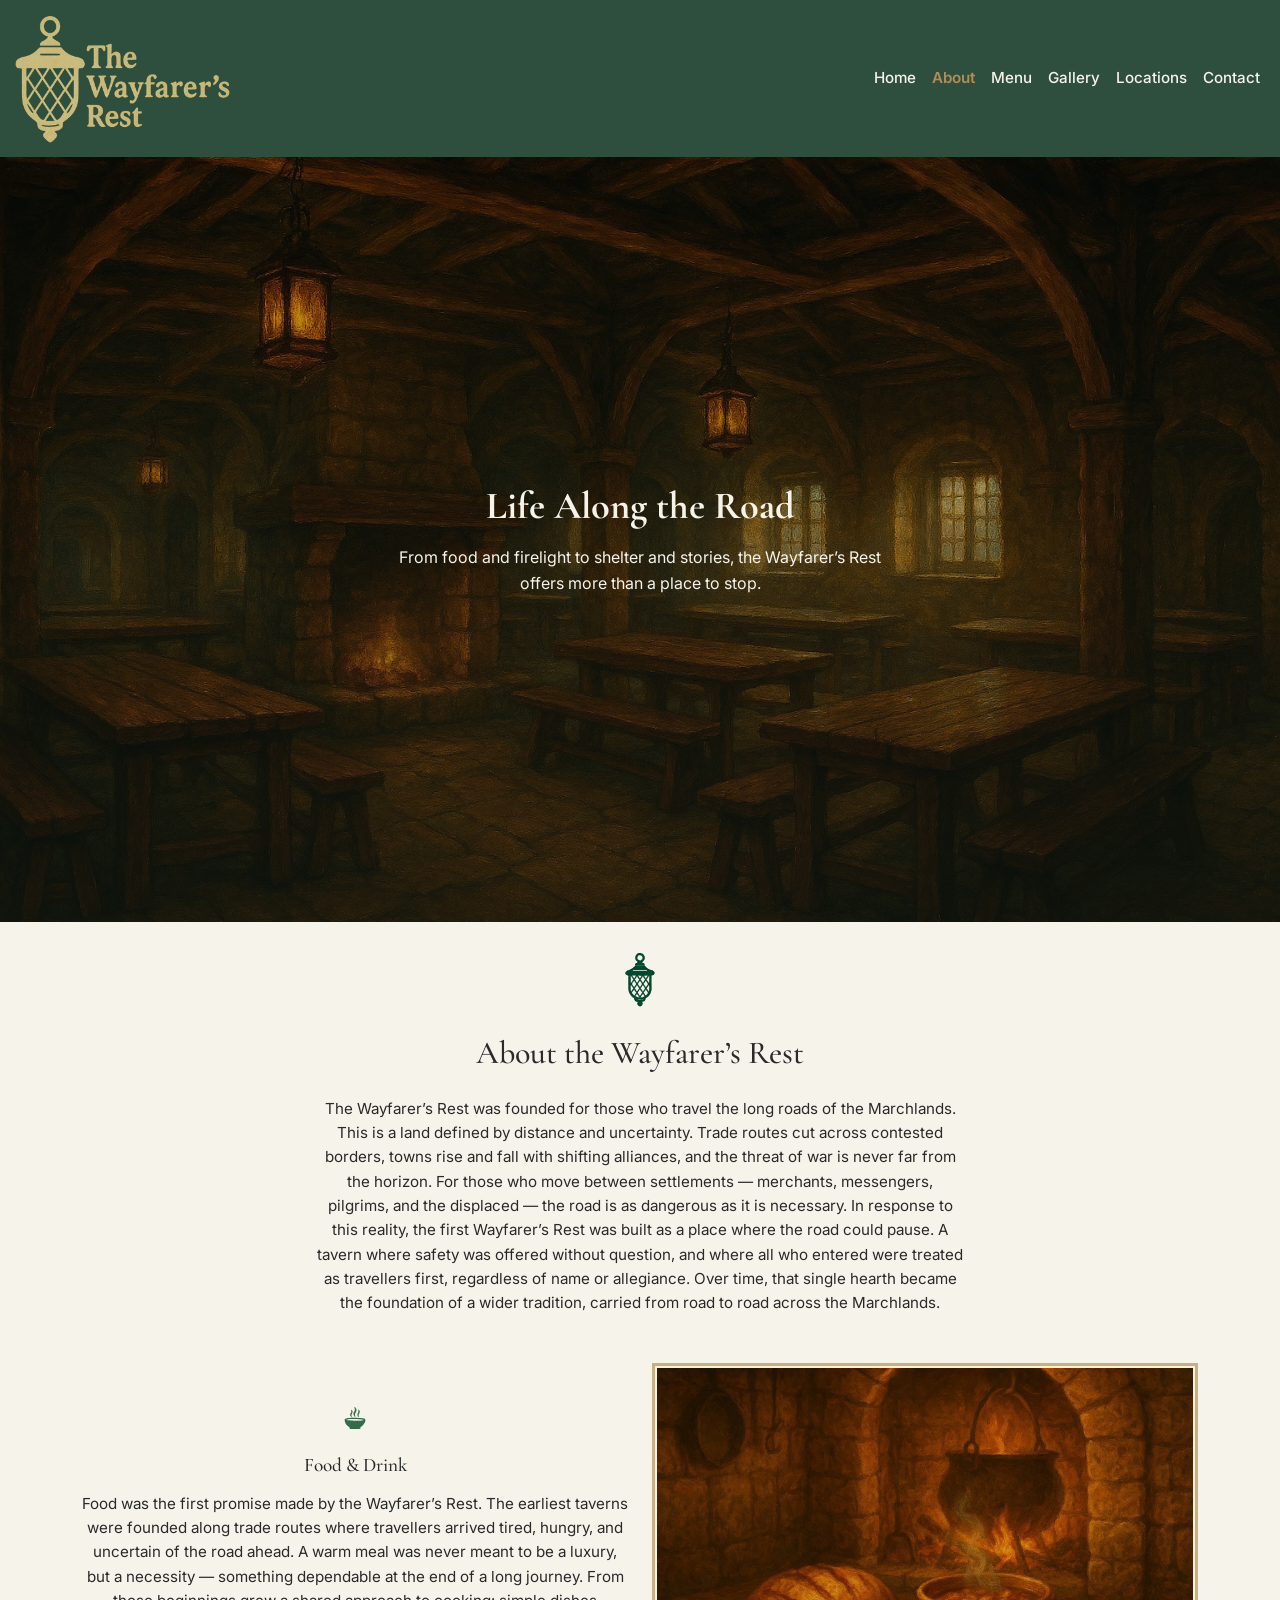
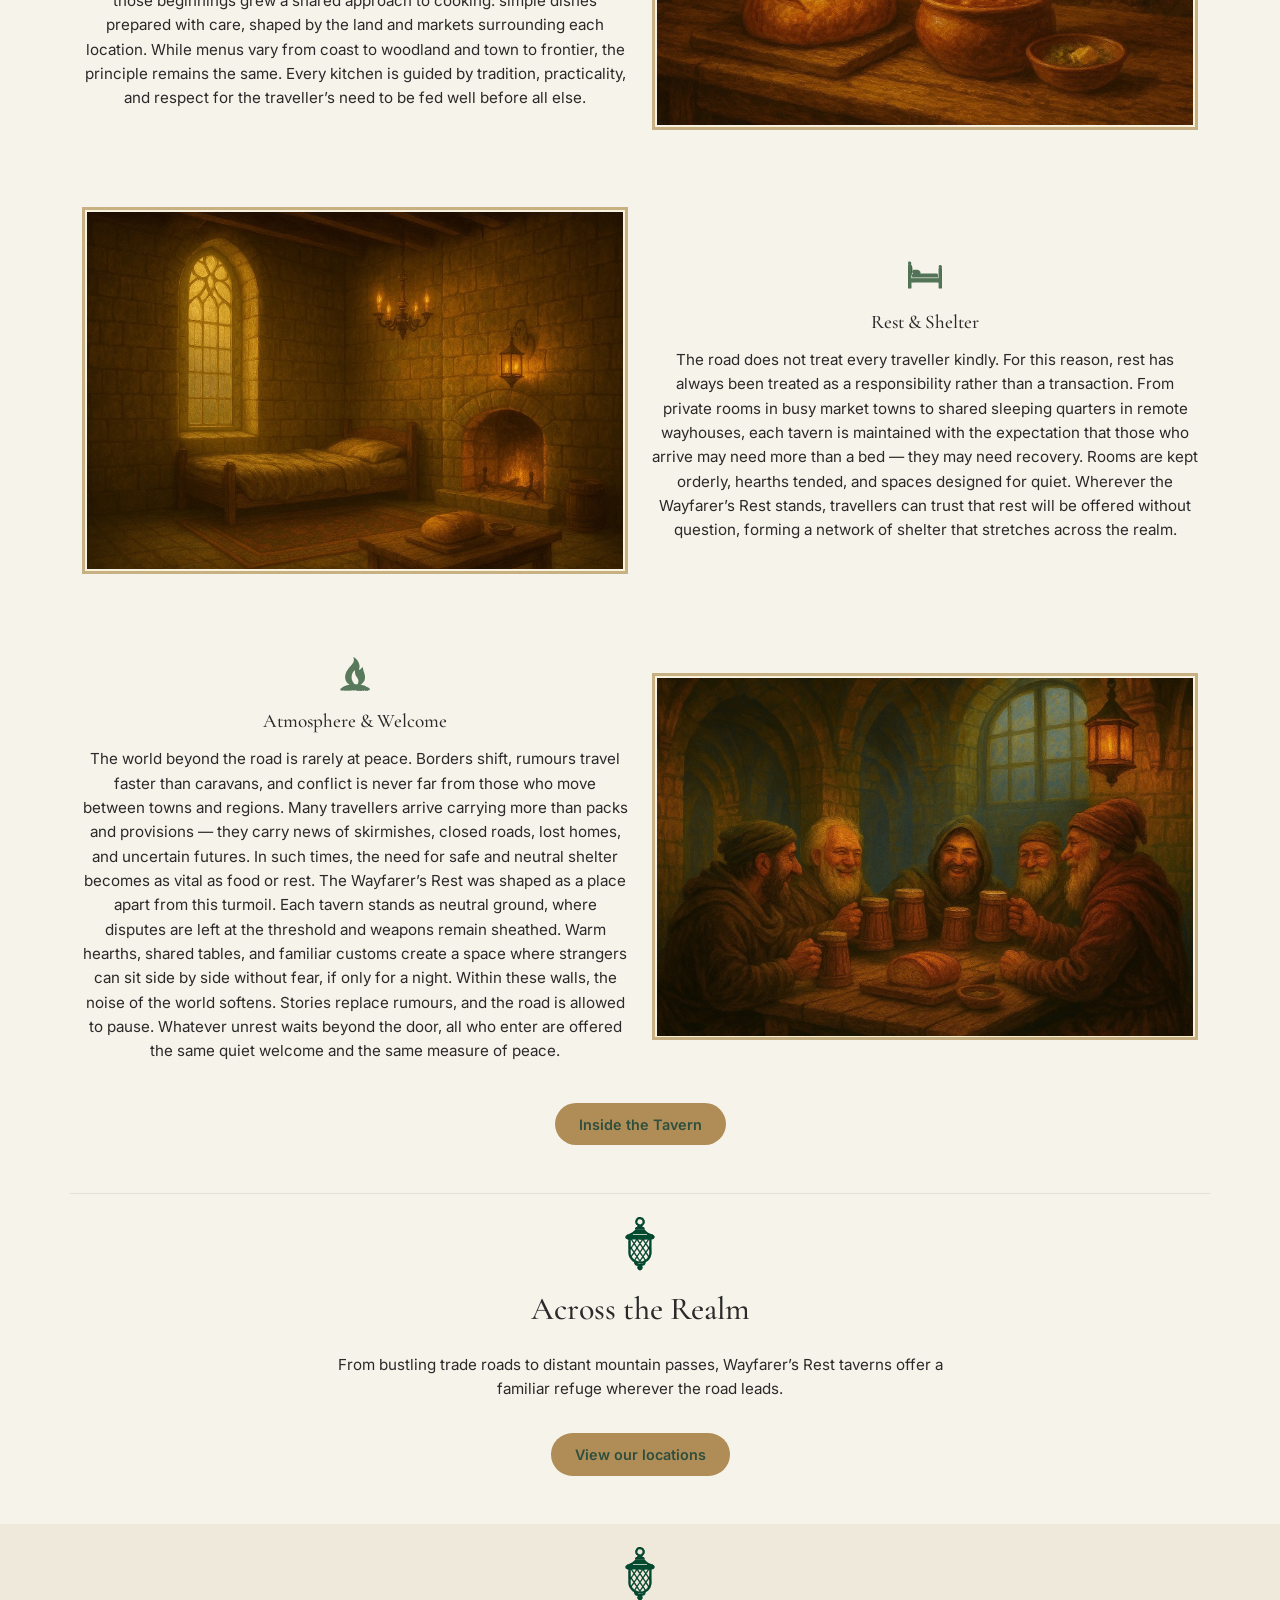
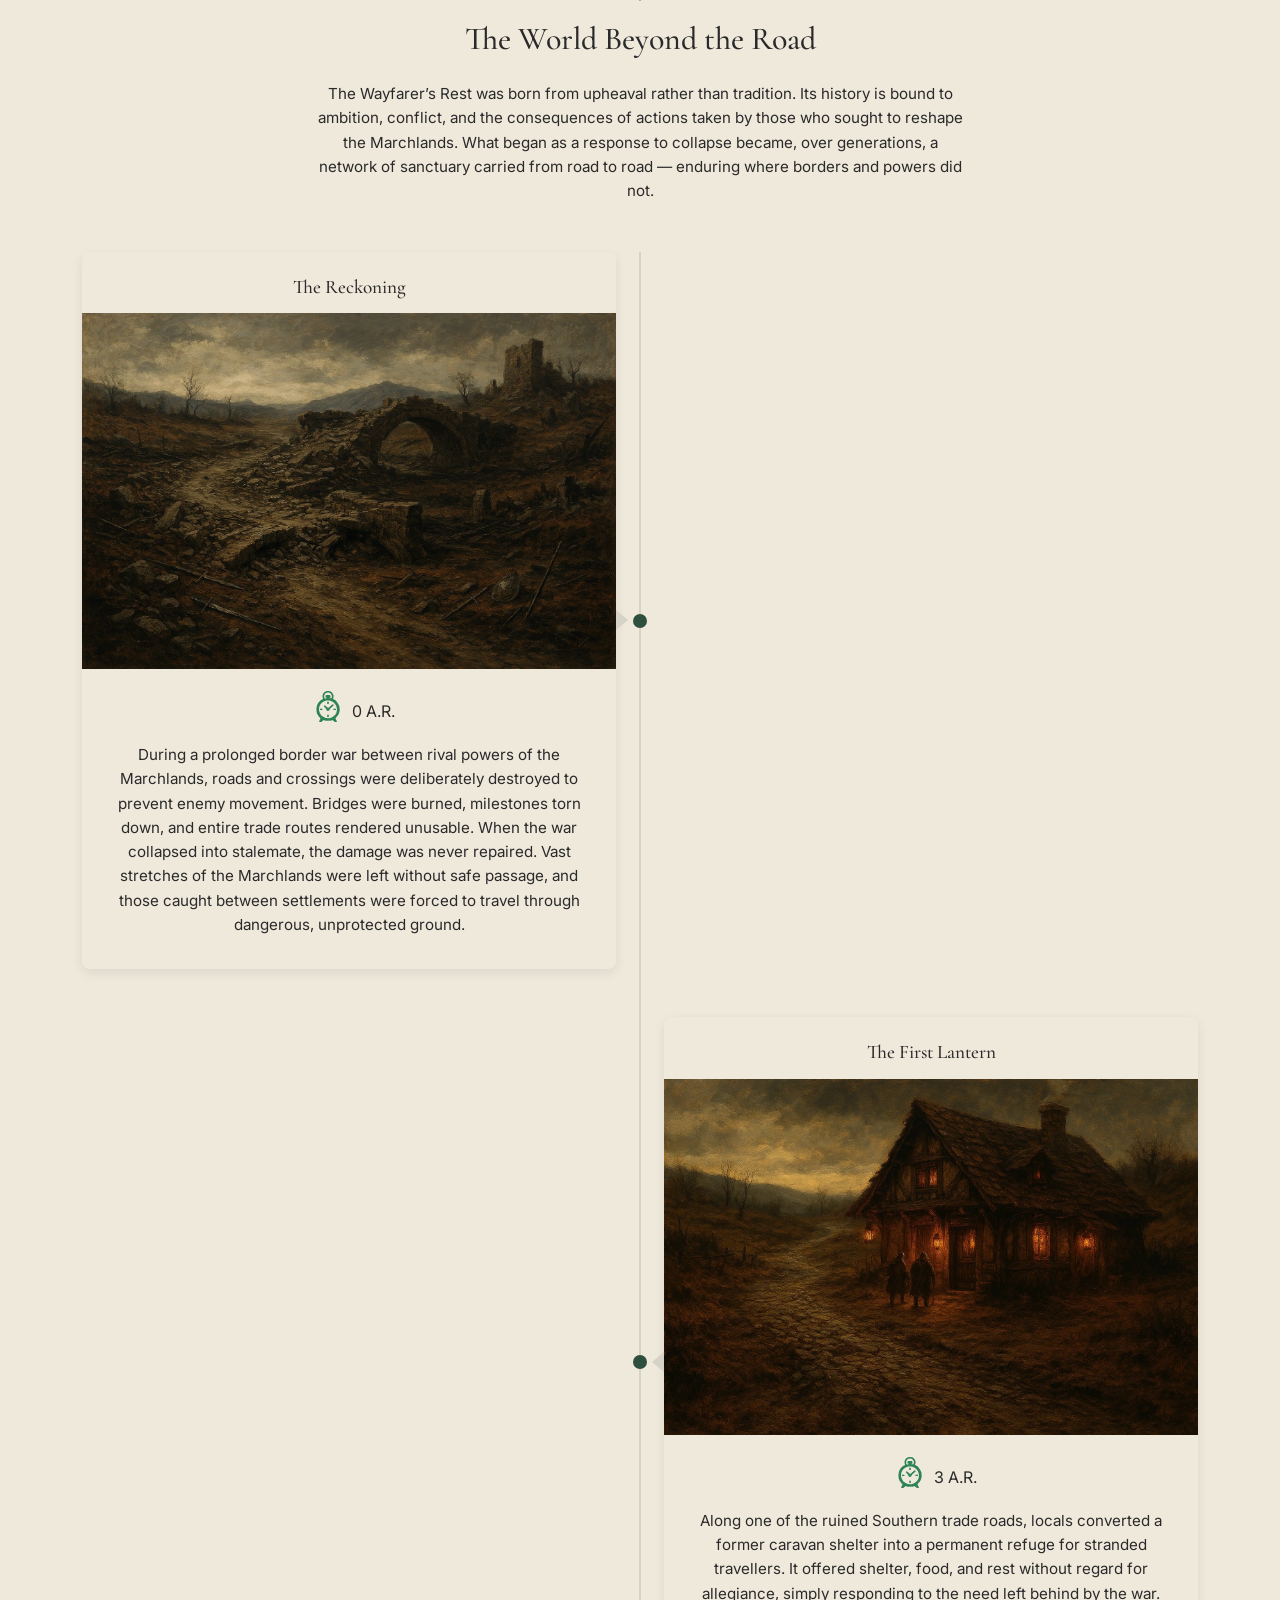
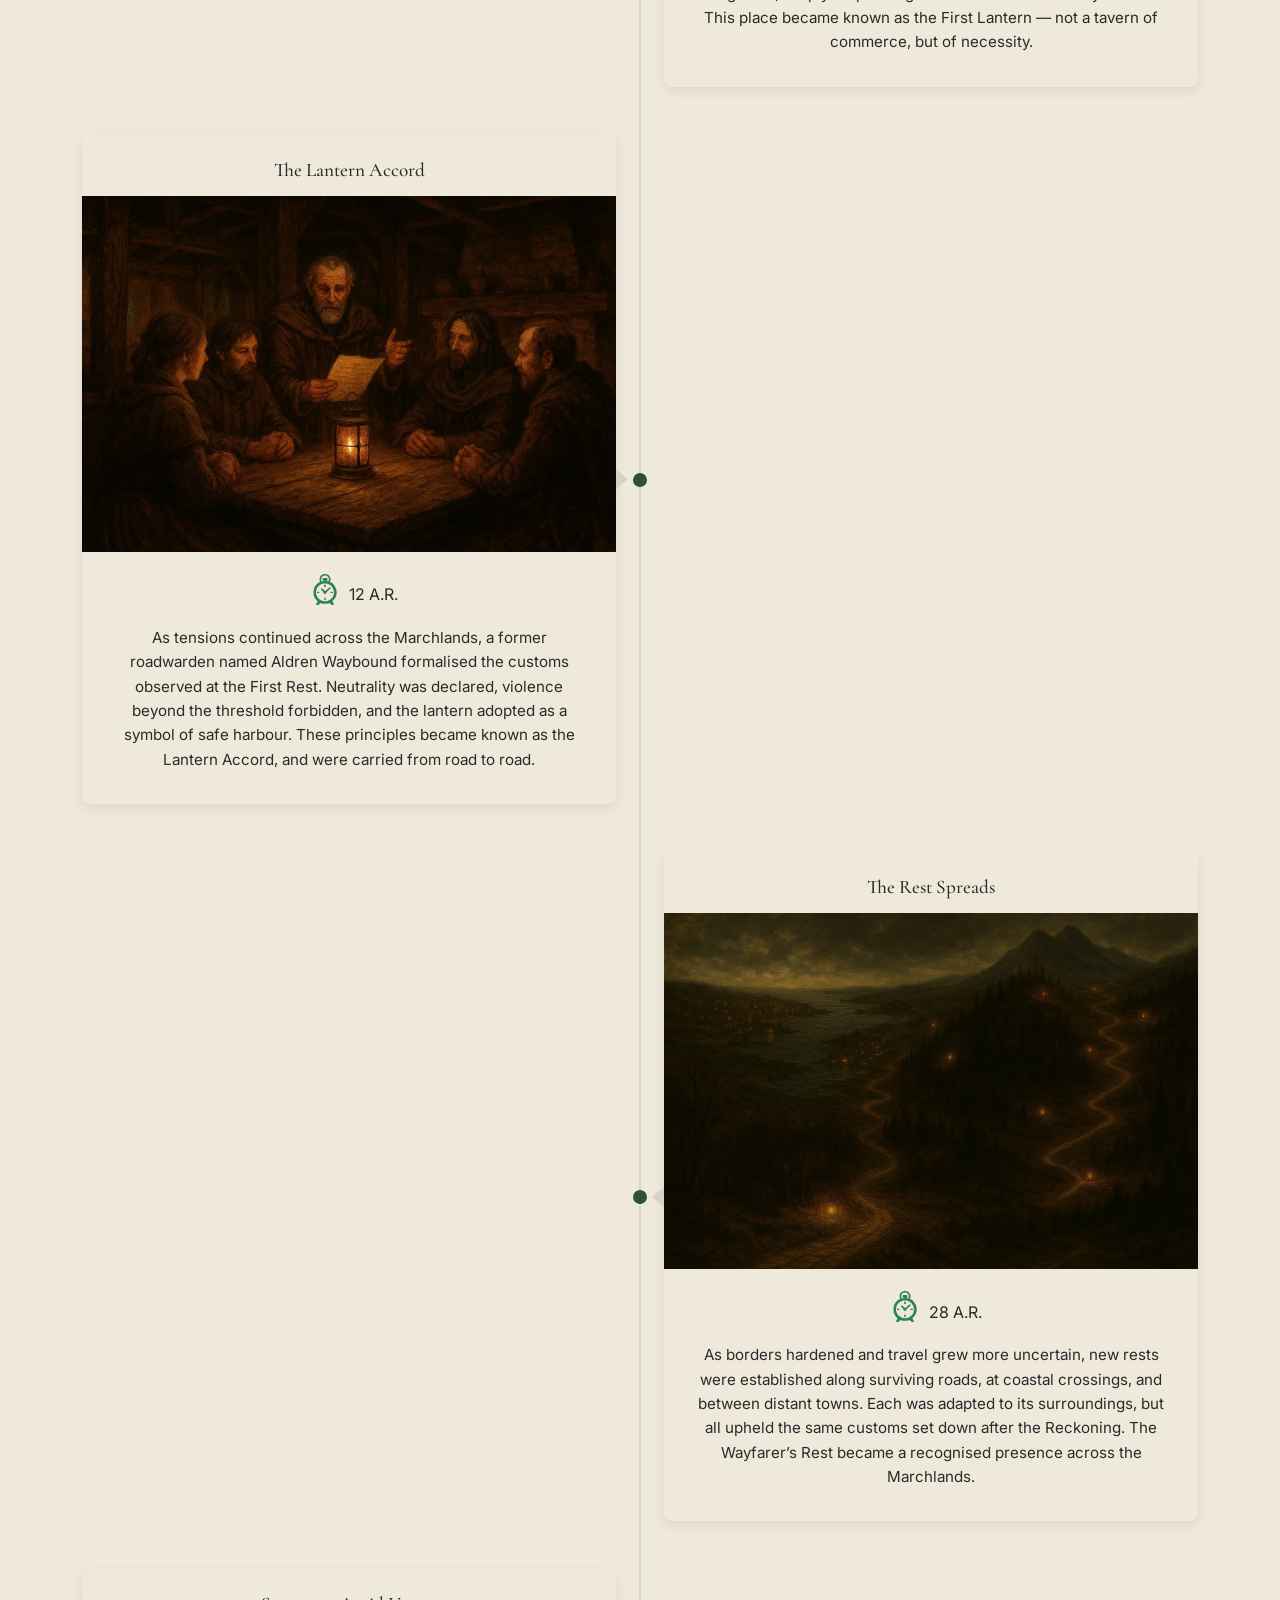
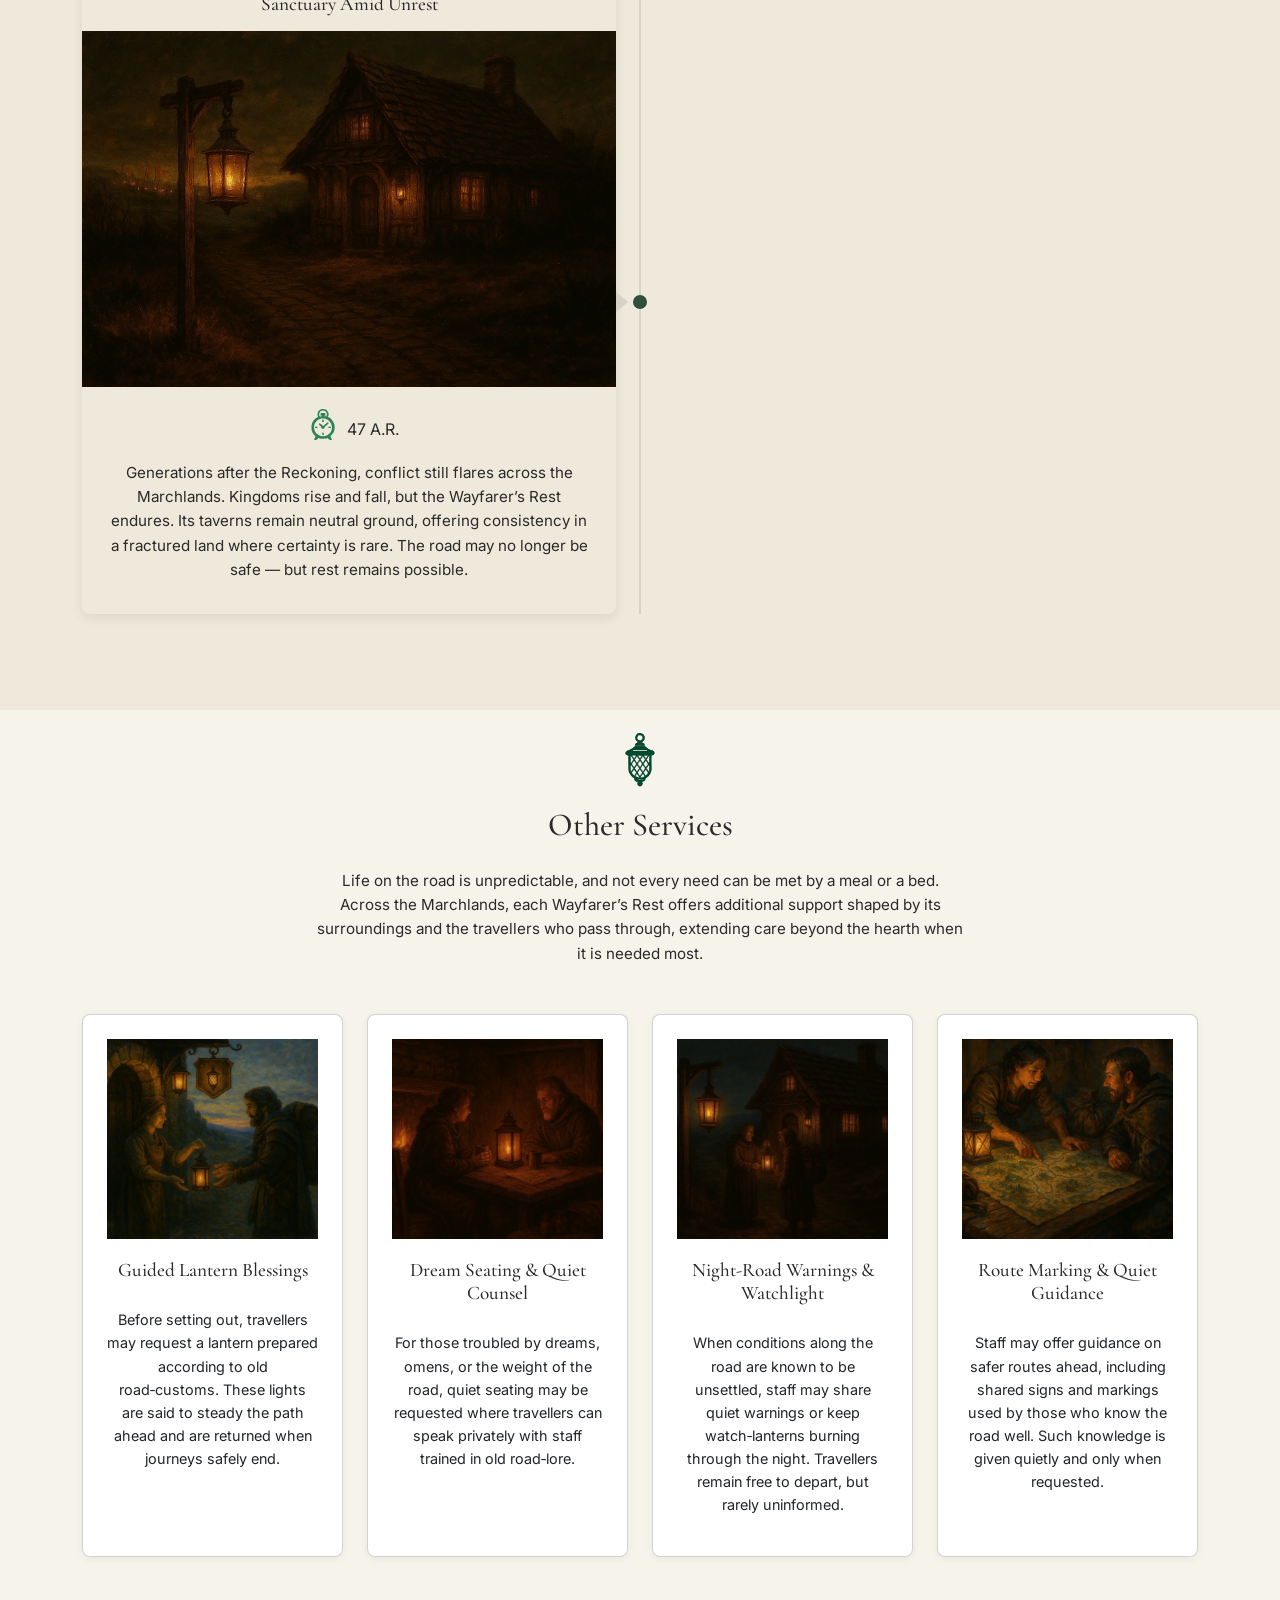
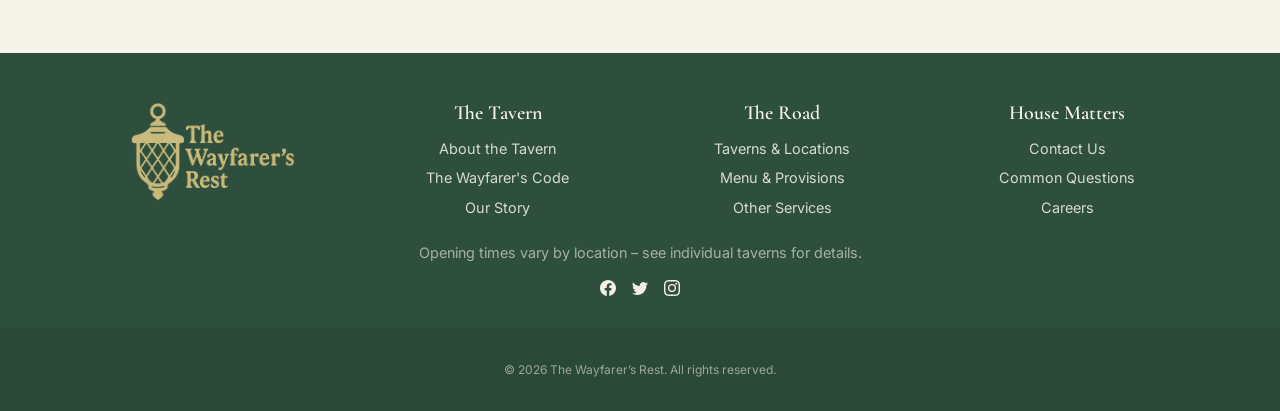
==== commit 168253a4: "Image File Paths Corrected" ====
--- a/about.html
+++ b/about.html
@@ -148,7 +148,7 @@
                         </p>
                     </div>
                     <div class="col-12 col-lg-6">
-                        <img class="pillar-image" height="350" src="assets/images/about-rest-and-shelter.jpg"
+                        <img class="pillar-image" height="350" src="assets/images/webP/about-rest-and-shelter.webp"
                             alt="Stone-walled tavern bedroom with a simple wooden bed, lit fireplace, hanging lantern and chandelier, and tall arched window glowing with warm light." loading="lazy">
                     </div>
                 </div>
@@ -177,7 +177,7 @@
                     </div>
 
                     <div class="col-12 col-lg-6">
-                        <img class="pillar-image mb-3" src="assets/images/about-atmosphere-and-welcome.jpg"
+                        <img class="pillar-image mb-3" src="assets/images/webP/about-atmosphere-and-welcome.webp"
                             alt="Group of travellers seated around a wooden tavern table, raising mugs together beside a loaf of bread, lit by lantern light beneath stone arches and a glowing window." loading="lazy">
                     </div>
                 </div>
@@ -235,7 +235,7 @@
                         <div class="timeline-content">
                             <h3 class="mt-4">The Reckoning</h3>
 
-                            <img src="assets/images/timeline-image-one.jpg"
+                            <img src="assets/images/webP/timeline-image-one.webp"
                                 alt="Ruined stone bridge crossing a desolate road through a barren landscape under heavy grey skies." loading="lazy">
 
 
@@ -260,7 +260,7 @@
                         <span class="timeline-marker"></span>
                         <div class="timeline-content">
                             <h3 class="mt-4">The First Lantern</h3>
-                            <img src="assets/images/timeline-image-two.jpg"
+                            <img src="assets/images/webP/timeline-image-two.webp"
                                 alt="Two travellers approaching a lantern-lit roadside tavern at dusk, its thatched roof and glowing windows standing beside a winding road under darkening skies." loading="lazy">
 
                             <div class="timeline-meta">
@@ -285,7 +285,7 @@
                         <span class="timeline-marker"></span>
                         <div class="timeline-content">
                             <h3 class="mt-4">The Lantern Accord</h3>
-                            <img src="assets/images/timeline-image-three.jpg"
+                            <img src="assets/images/webP/timeline-image-three.webp"
                                 alt="Two travellers approaching a lantern-lit roadside tavern at dusk, its thatched roof and glowing windows standing beside a winding road under darkening skies." loading="lazy">
 
                             <div class="timeline-meta">
@@ -306,7 +306,7 @@
                         <span class="timeline-marker"></span>
                         <div class="timeline-content">
                             <h3 class='mt-4'>The Rest Spreads</h3>
-                            <img src="assets/images/timeline-image-four.jpg"
+                            <img src="assets/images/webP/timeline-image-four.webp"
                                 alt="Winding lantern-lit road crossing dark forested hills toward distant mountains under a cloudy night sky." loading="lazy">
 
                             <div class="timeline-meta">
@@ -332,7 +332,7 @@
 
                             <!-- Main timeline image -->
                             <div class="timeline-image">
-                                <img src="assets/images/timeline-image-five.jpg"
+                                <img src="assets/images/webP/timeline-image-five.webp"
                                     alt="Lantern hanging beside a quiet roadside tavern at night, its thatched roof and glowing windows standing in mist beneath darkened skies." loading="lazy">
                             </div>
 
@@ -375,7 +375,7 @@
 
                     <div class="col-12 col-md-6 col-lg-3">
                         <div class="card service-card reveal">
-                            <img src="assets/images/other-services-one.jpg" class="card-image"
+                            <img src="assets/images/webP/other-services-one.webp" class="card-image"
                                 alt="Lantern being handed from a tavern doorway to a road‑worn traveller at dusk, with a hanging sign and warm light glowing against a distant landscape." loading="lazy">
                             <h3 class="pt-2">Guided Lantern Blessings</h3>
                             <p>Before setting out, travellers may request a lantern prepared according to old
@@ -386,7 +386,7 @@
 
                     <div class="col-12 col-md-6 col-lg-3">
                         <div class="card service-card reveal">
-                            <img src="assets/images/other-services-two.jpg" class="card-image"
+                            <img src="assets/images/webP/other-services-two.webp" class="card-image"
                                 alt="Two figures seated across a small wooden table inside a dim tavern, sharing a quiet conversation by the glow of a lantern." loading="lazy">
                             <h3 class="pt-2">Dream Seating &amp; Quiet Counsel</h3>
                             <p>For those troubled by dreams, omens, or the weight of the road, quiet seating may be
@@ -396,7 +396,7 @@
 
                     <div class="col-12 col-md-6 col-lg-3">
                         <div class="card service-card reveal">
-                            <img src="assets/images/other-services-three.jpg" class="card-image"
+                            <img src="assets/images/webP/other-services-three.webp" class="card-image"
                                 alt="A hooded figure receiving a lantern from another person outside a small roadside tavern at night, with a hanging lantern glowing beside the doorway." loading="lazy">
                             <h3 class="pt-2">Night-Road Warnings &amp; Watchlight</h3>
                             <p>When conditions along the road are known to be unsettled, staff may share quiet warnings
@@ -407,7 +407,7 @@
 
                     <div class="col-12 col-md-6 col-lg-3">
                         <div class="card service-card reveal">
-                            <img src="assets/images/other-services-four.jpg" class="card-image"
+                            <img src="assets/images/webP/other-services-four.webp" class="card-image"
                                 alt="Traveller and tavern guide studying a parchment map by lantern light, with one figure pointing out routes while the other listens inside a dim interior." loading="lazy">
                             <h3 class="pt-2">Route Marking &amp; Quiet Guidance</h3>
                             <p>Staff may offer guidance on safer routes ahead, including shared signs and markings used
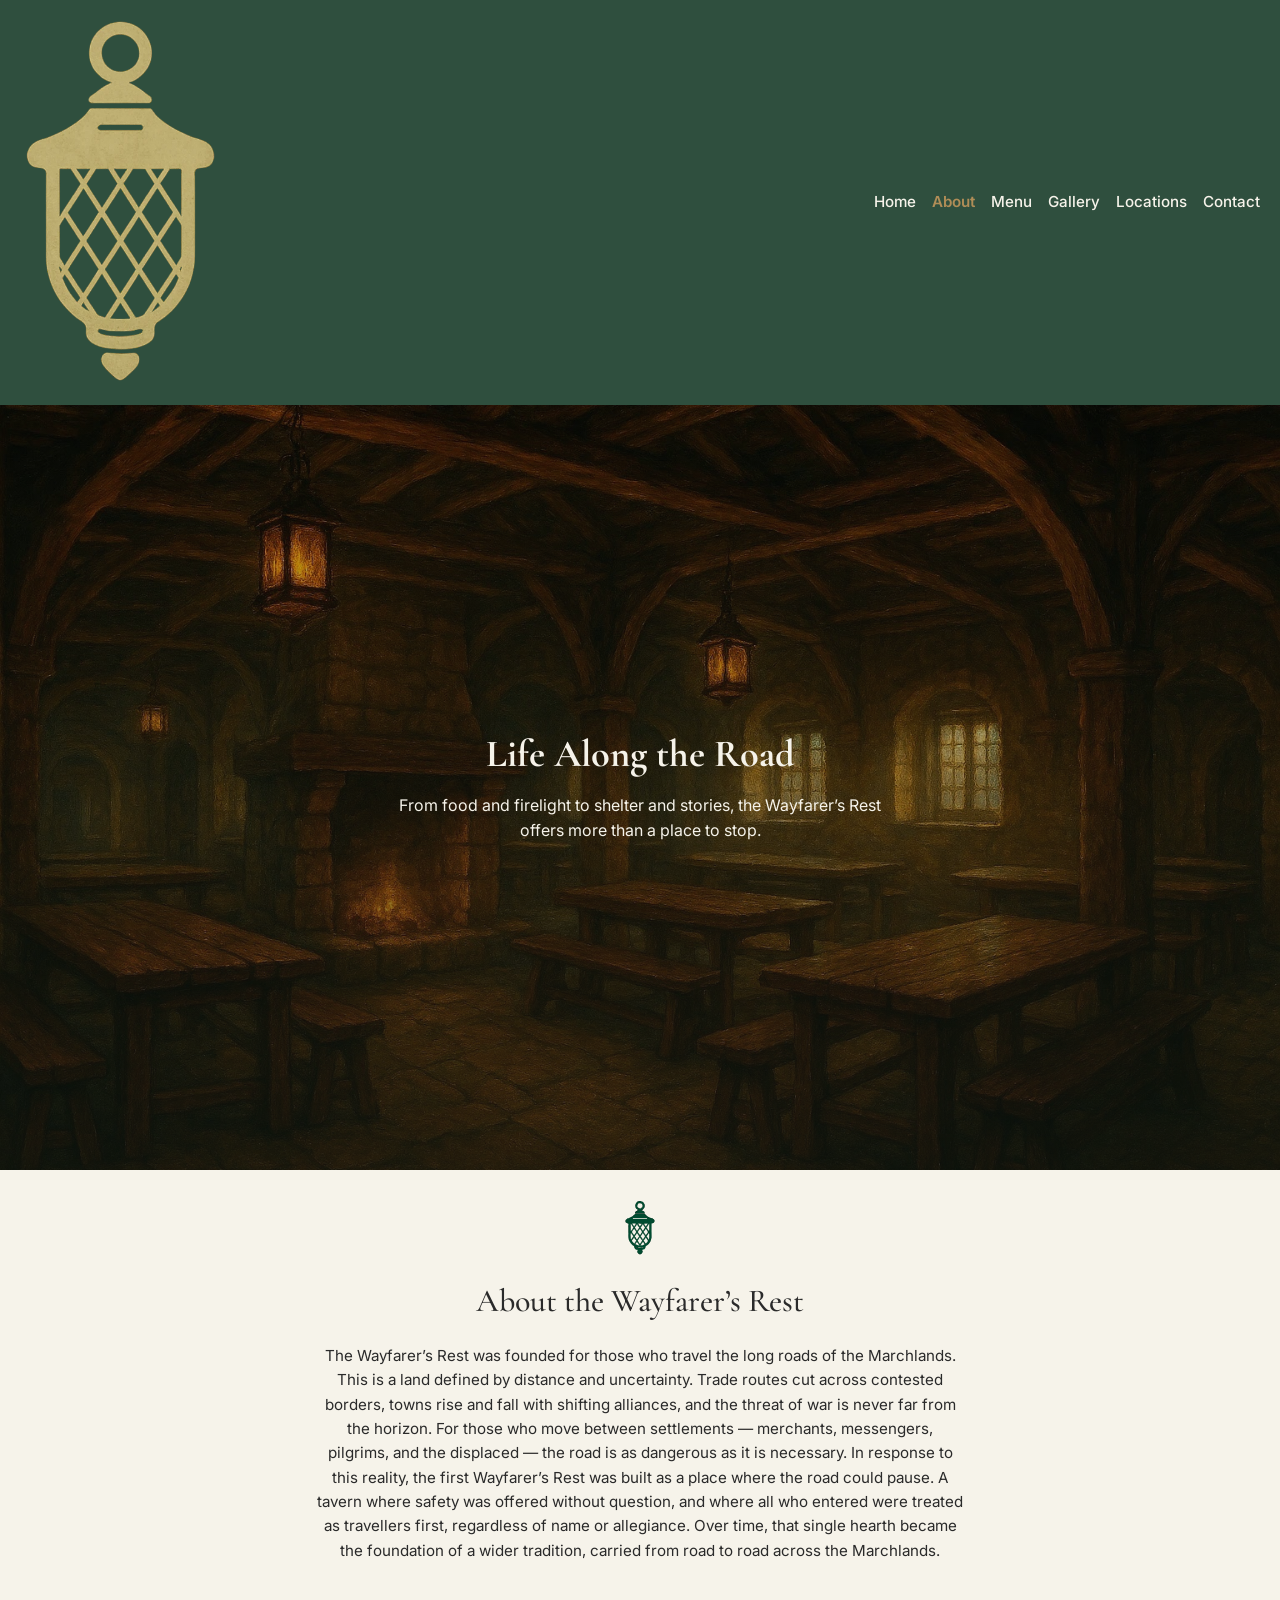
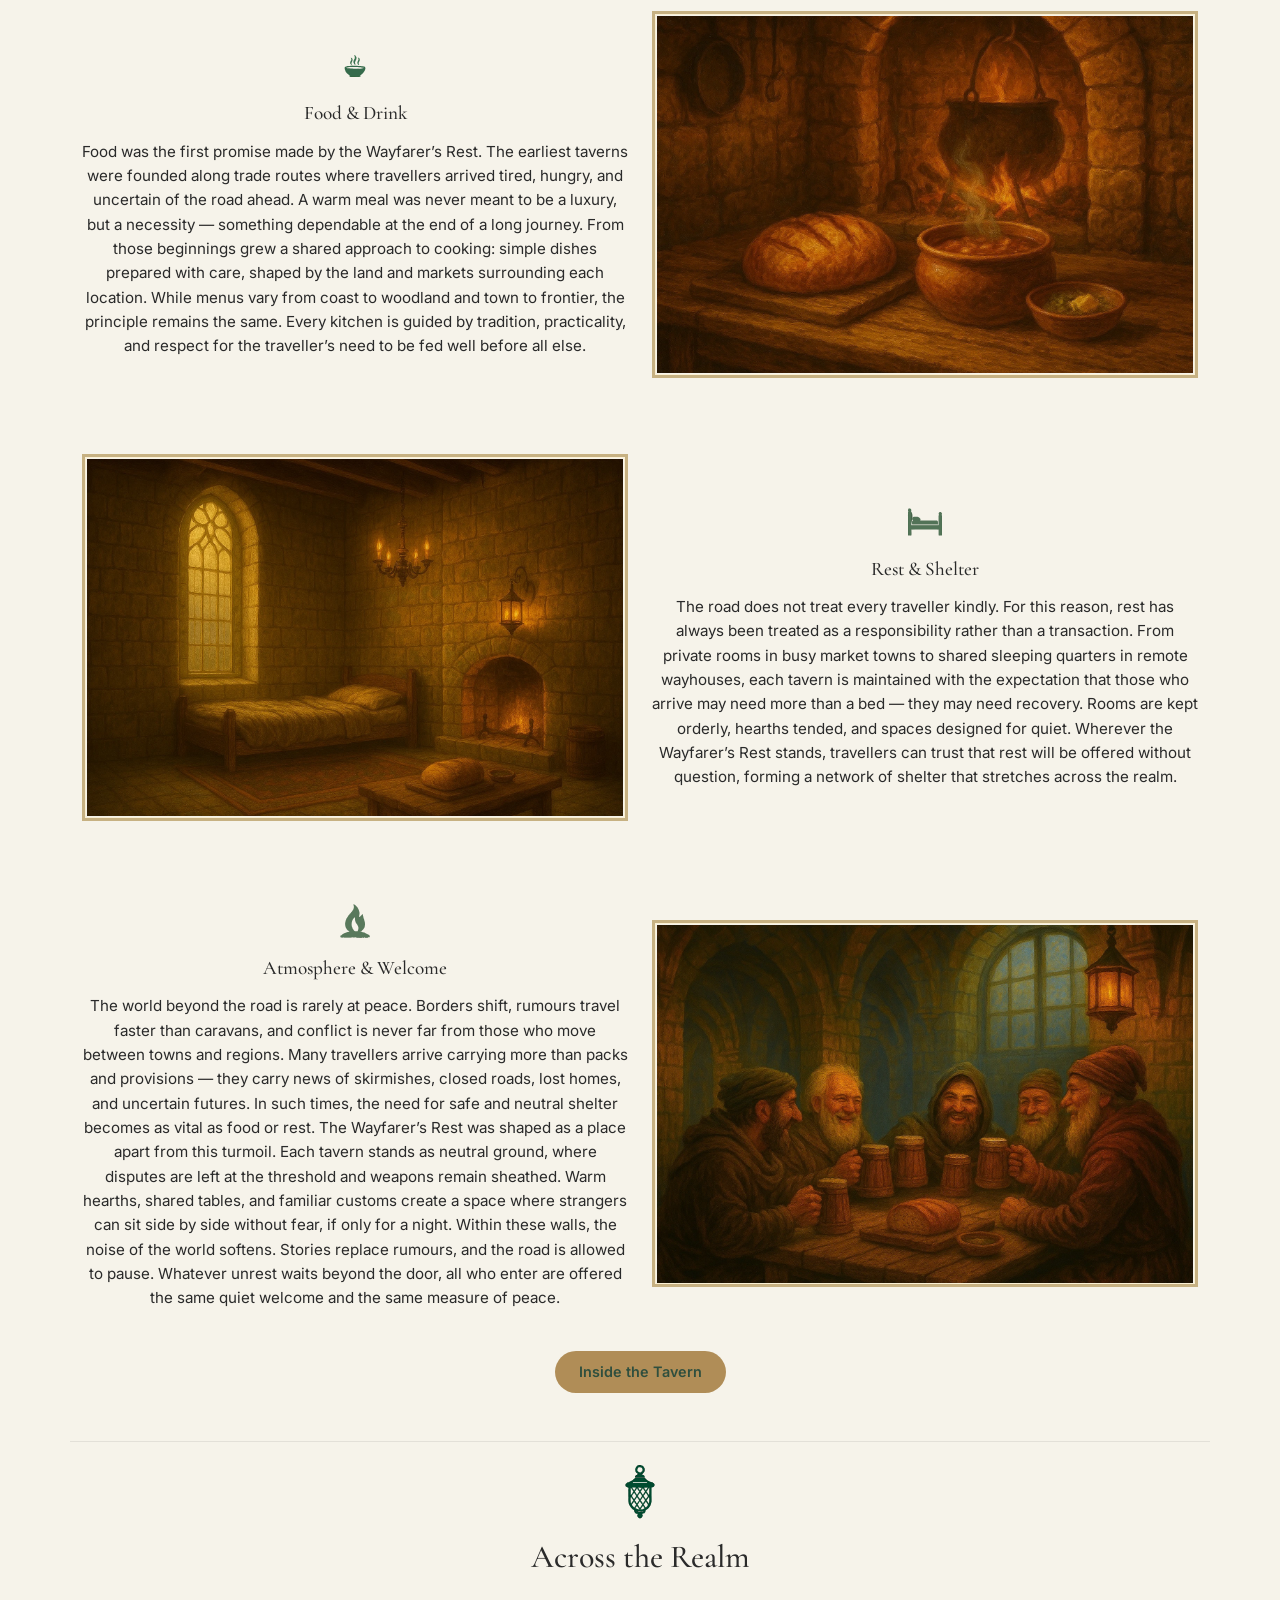
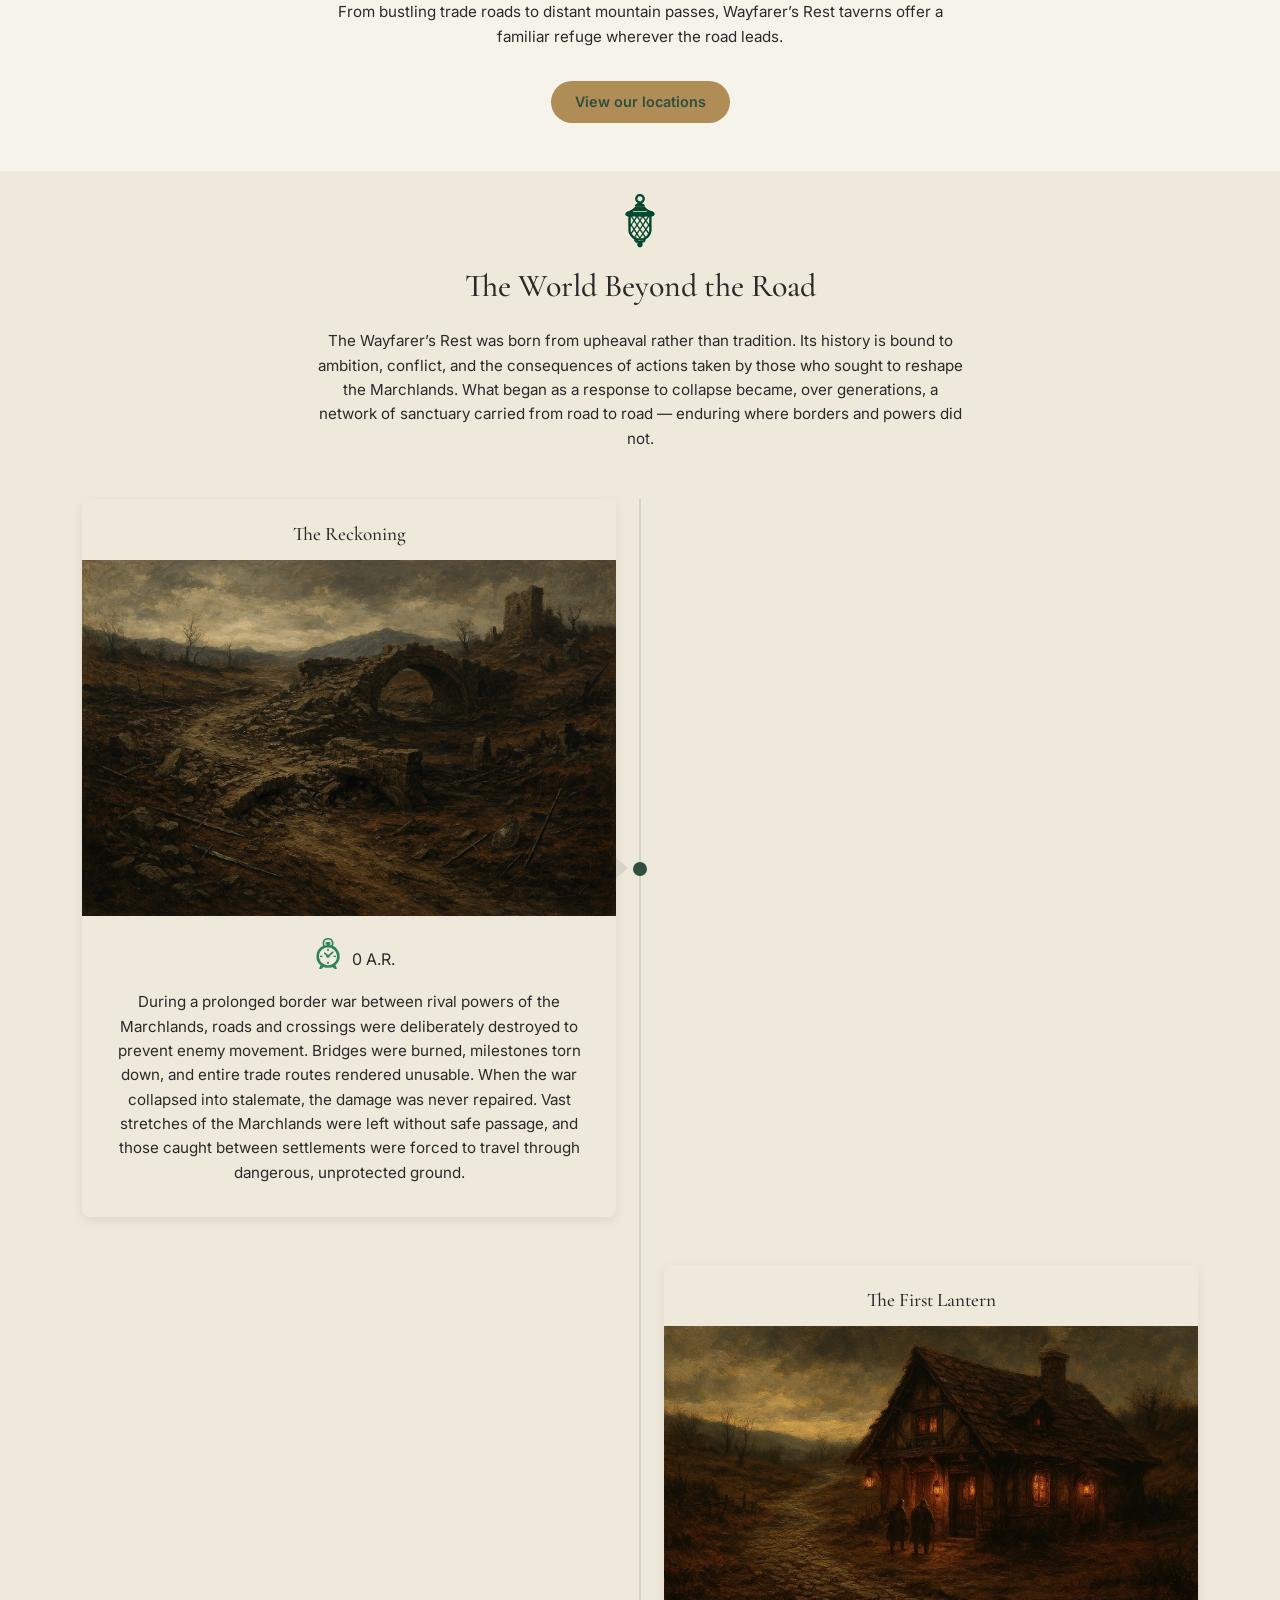
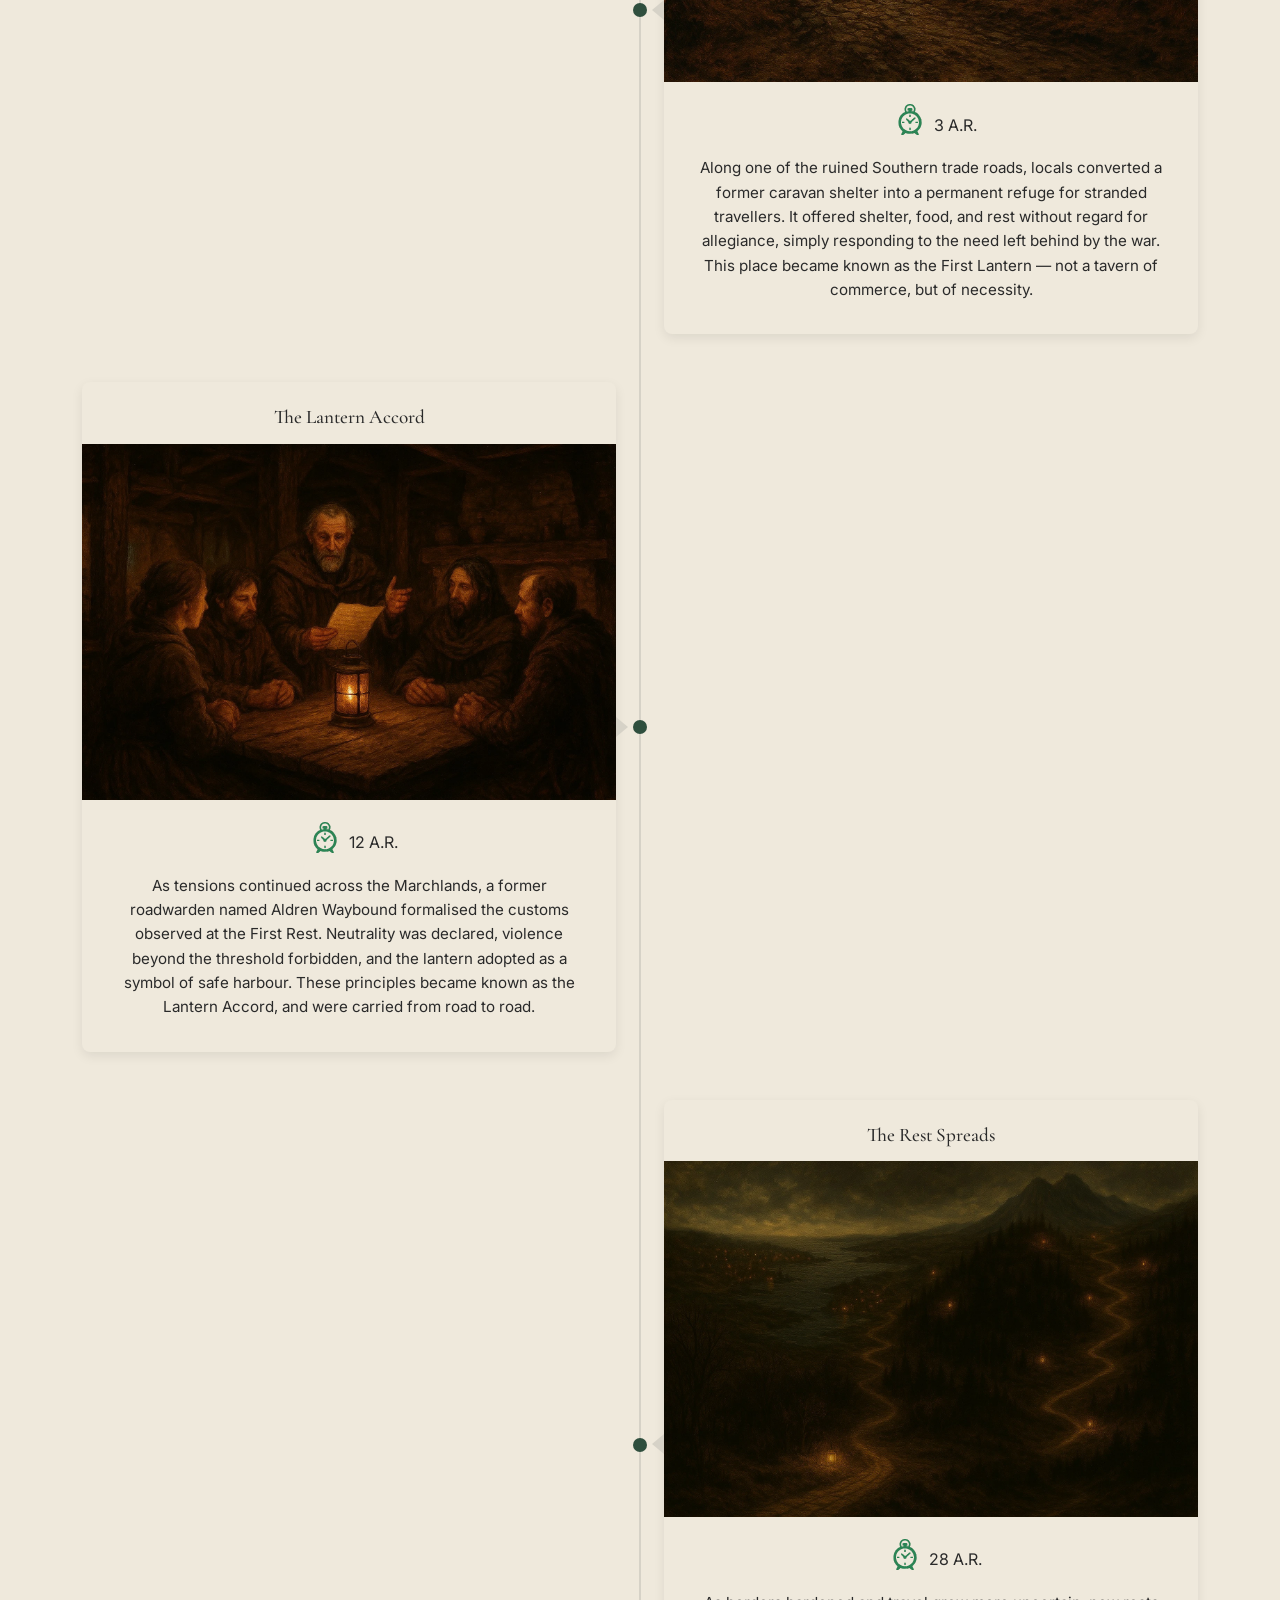
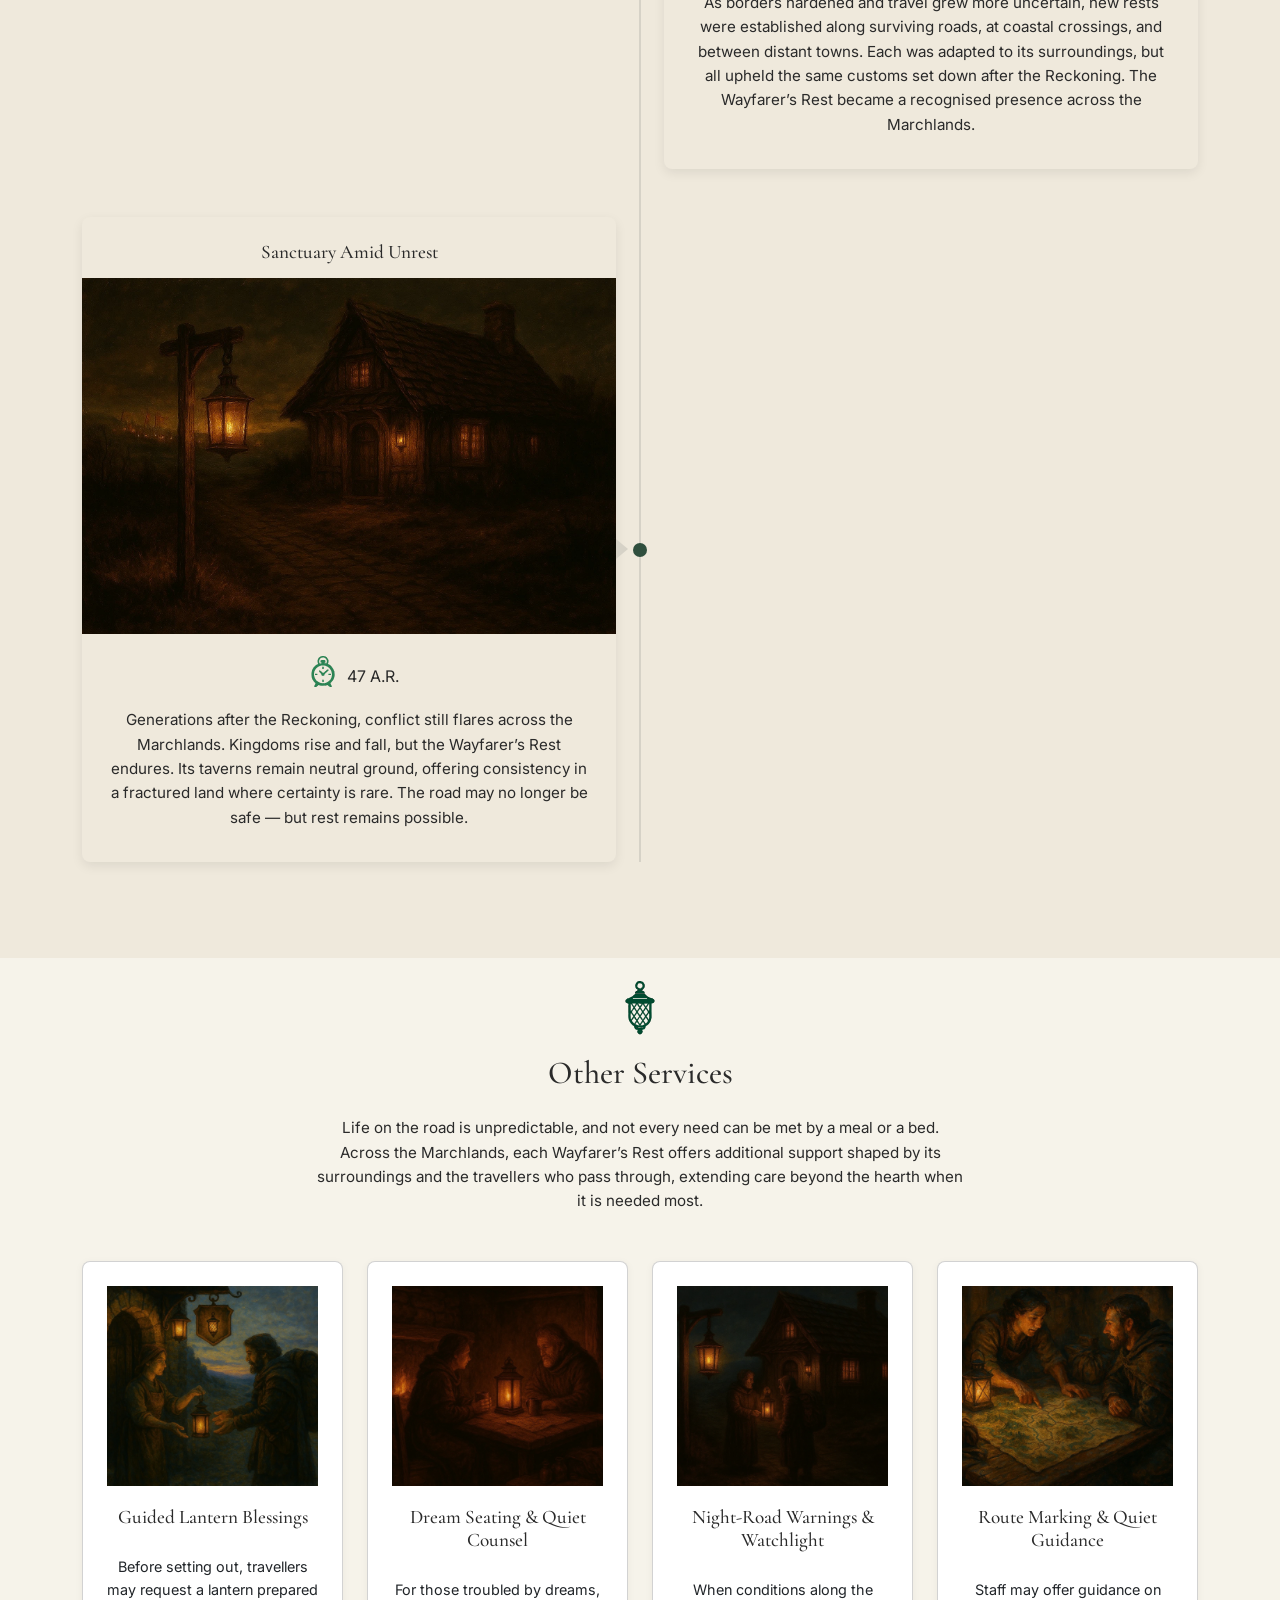
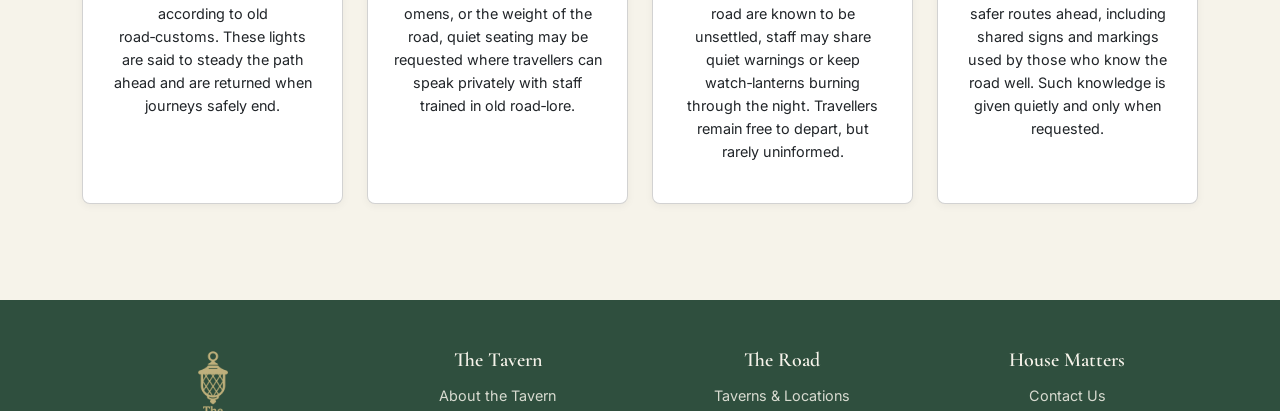
==== commit bf89e7f3: "Hero Images Changed Back To JPG As webP Worsened Load Times Despite Improving Lighthouse Performance" ====
--- a/about.html
+++ b/about.html
@@ -65,7 +65,7 @@
         <!-- About Hero -->
         <section class="about-hero hero-height">
             <div class="about-hero-image">
-                <img src="assets/images/webP/about-page-hero.webp"
+                <img src="assets/images/jpg/about-page-hero.jpg"
                     alt="Warmly lit tavern interior with wooden tables, benches, hanging lanterns, and a stone fireplace.">
                 <div class="about-hero-content">
                     <h1 class="reveal">Life Along the Road</h1>
@@ -125,7 +125,7 @@
                     </div>
                     <div class="col-12 col-lg-6">
                         <img class="pillar-image" src="assets/images/webP/about-food-and-drink.webp"
-                            alt="Hearty food and drink served at the Wayfarer’s Rest" loading="lazy">
+                            alt="Hearty food and drink served at the Wayfarer’s Rest">
                     </div>
                 </div>
 
@@ -149,7 +149,7 @@
                     </div>
                     <div class="col-12 col-lg-6">
                         <img class="pillar-image" height="350" src="assets/images/webP/about-rest-and-shelter.webp"
-                            alt="Stone-walled tavern bedroom with a simple wooden bed, lit fireplace, hanging lantern and chandelier, and tall arched window glowing with warm light." loading="lazy">
+                            alt="Stone-walled tavern bedroom with a simple wooden bed, lit fireplace, hanging lantern and chandelier, and tall arched window glowing with warm light.">
                     </div>
                 </div>
 
@@ -178,7 +178,7 @@
 
                     <div class="col-12 col-lg-6">
                         <img class="pillar-image mb-3" src="assets/images/webP/about-atmosphere-and-welcome.webp"
-                            alt="Group of travellers seated around a wooden tavern table, raising mugs together beside a loaf of bread, lit by lantern light beneath stone arches and a glowing window." loading="lazy">
+                            alt="Group of travellers seated around a wooden tavern table, raising mugs together beside a loaf of bread, lit by lantern light beneath stone arches and a glowing window.">
                     </div>
                 </div>
 
@@ -218,7 +218,7 @@
         <section class="about-timeline pt-2">
             <div class="container text-center">
                 <div class="section-icon--large" aria-hidden="true">
-                    <img src="assets/images/icons/icon-lantern-green.svg" alt="" loading="lazy">
+                    <img src="assets/images/icons/icon-lantern-green.svg" alt="">
                 </div>
                 <h2>The World Beyond the Road</h2>
                 <p>
@@ -236,7 +236,7 @@
                             <h3 class="mt-4">The Reckoning</h3>
 
                             <img src="assets/images/webP/timeline-image-one.webp"
-                                alt="Ruined stone bridge crossing a desolate road through a barren landscape under heavy grey skies." loading="lazy">
+                                alt="Ruined stone bridge crossing a desolate road through a barren landscape under heavy grey skies.">
 
 
                             <div class="timeline-meta">
@@ -261,7 +261,7 @@
                         <div class="timeline-content">
                             <h3 class="mt-4">The First Lantern</h3>
                             <img src="assets/images/webP/timeline-image-two.webp"
-                                alt="Two travellers approaching a lantern-lit roadside tavern at dusk, its thatched roof and glowing windows standing beside a winding road under darkening skies." loading="lazy">
+                                alt="Two travellers approaching a lantern-lit roadside tavern at dusk, its thatched roof and glowing windows standing beside a winding road under darkening skies.">
 
                             <div class="timeline-meta">
                                 <div class="pillar-icon" aria-hidden="true">
@@ -286,7 +286,7 @@
                         <div class="timeline-content">
                             <h3 class="mt-4">The Lantern Accord</h3>
                             <img src="assets/images/webP/timeline-image-three.webp"
-                                alt="Two travellers approaching a lantern-lit roadside tavern at dusk, its thatched roof and glowing windows standing beside a winding road under darkening skies." loading="lazy">
+                                alt="Two travellers approaching a lantern-lit roadside tavern at dusk, its thatched roof and glowing windows standing beside a winding road under darkening skies.">
 
                             <div class="timeline-meta">
                                 <div class="pillar-icon" aria-hidden="true">
@@ -307,7 +307,7 @@
                         <div class="timeline-content">
                             <h3 class='mt-4'>The Rest Spreads</h3>
                             <img src="assets/images/webP/timeline-image-four.webp"
-                                alt="Winding lantern-lit road crossing dark forested hills toward distant mountains under a cloudy night sky." loading="lazy">
+                                alt="Winding lantern-lit road crossing dark forested hills toward distant mountains under a cloudy night sky.">
 
                             <div class="timeline-meta">
                                 <div class="pillar-icon" aria-hidden="true">
@@ -333,7 +333,7 @@
                             <!-- Main timeline image -->
                             <div class="timeline-image">
                                 <img src="assets/images/webP/timeline-image-five.webp"
-                                    alt="Lantern hanging beside a quiet roadside tavern at night, its thatched roof and glowing windows standing in mist beneath darkened skies." loading="lazy">
+                                    alt="Lantern hanging beside a quiet roadside tavern at night, its thatched roof and glowing windows standing in mist beneath darkened skies.">
                             </div>
 
                             <!-- Icon + year row -->
@@ -376,7 +376,7 @@
                     <div class="col-12 col-md-6 col-lg-3">
                         <div class="card service-card reveal">
                             <img src="assets/images/webP/other-services-one.webp" class="card-image"
-                                alt="Lantern being handed from a tavern doorway to a road‑worn traveller at dusk, with a hanging sign and warm light glowing against a distant landscape." loading="lazy">
+                                alt="Lantern being handed from a tavern doorway to a road‑worn traveller at dusk, with a hanging sign and warm light glowing against a distant landscape.">
                             <h3 class="pt-2">Guided Lantern Blessings</h3>
                             <p>Before setting out, travellers may request a lantern prepared according to old
                                 road‑customs. These lights are said to steady the path ahead and are returned when
@@ -387,7 +387,7 @@
                     <div class="col-12 col-md-6 col-lg-3">
                         <div class="card service-card reveal">
                             <img src="assets/images/webP/other-services-two.webp" class="card-image"
-                                alt="Two figures seated across a small wooden table inside a dim tavern, sharing a quiet conversation by the glow of a lantern." loading="lazy">
+                                alt="Two figures seated across a small wooden table inside a dim tavern, sharing a quiet conversation by the glow of a lantern.">
                             <h3 class="pt-2">Dream Seating &amp; Quiet Counsel</h3>
                             <p>For those troubled by dreams, omens, or the weight of the road, quiet seating may be
                                 requested where travellers can speak privately with staff trained in old road‑lore.</p>
@@ -397,7 +397,7 @@
                     <div class="col-12 col-md-6 col-lg-3">
                         <div class="card service-card reveal">
                             <img src="assets/images/webP/other-services-three.webp" class="card-image"
-                                alt="A hooded figure receiving a lantern from another person outside a small roadside tavern at night, with a hanging lantern glowing beside the doorway." loading="lazy">
+                                alt="A hooded figure receiving a lantern from another person outside a small roadside tavern at night, with a hanging lantern glowing beside the doorway.">
                             <h3 class="pt-2">Night-Road Warnings &amp; Watchlight</h3>
                             <p>When conditions along the road are known to be unsettled, staff may share quiet warnings
                                 or keep watch‑lanterns burning through the night. Travellers remain free to depart, but
@@ -408,7 +408,7 @@
                     <div class="col-12 col-md-6 col-lg-3">
                         <div class="card service-card reveal">
                             <img src="assets/images/webP/other-services-four.webp" class="card-image"
-                                alt="Traveller and tavern guide studying a parchment map by lantern light, with one figure pointing out routes while the other listens inside a dim interior." loading="lazy">
+                                alt="Traveller and tavern guide studying a parchment map by lantern light, with one figure pointing out routes while the other listens inside a dim interior.">
                             <h3 class="pt-2">Route Marking &amp; Quiet Guidance</h3>
                             <p>Staff may offer guidance on safer routes ahead, including shared signs and markings used
                                 by those who know the road well. Such knowledge is given quietly and only when
@@ -431,7 +431,7 @@
                         <picture>
                             <source media="(min-width: 992px)" srcset="assets/images/webP/logo-wayfarers-rest-parchment.webp">
                             <img src="assets/images/webP/logo-wayfarers-rest-footer-stacked.webp"
-                                alt="The Wayfarer’s Rest logo" loading="lazy">
+                                alt="The Wayfarer’s Rest logo">
                         </picture>
                     </a>
                 </div>
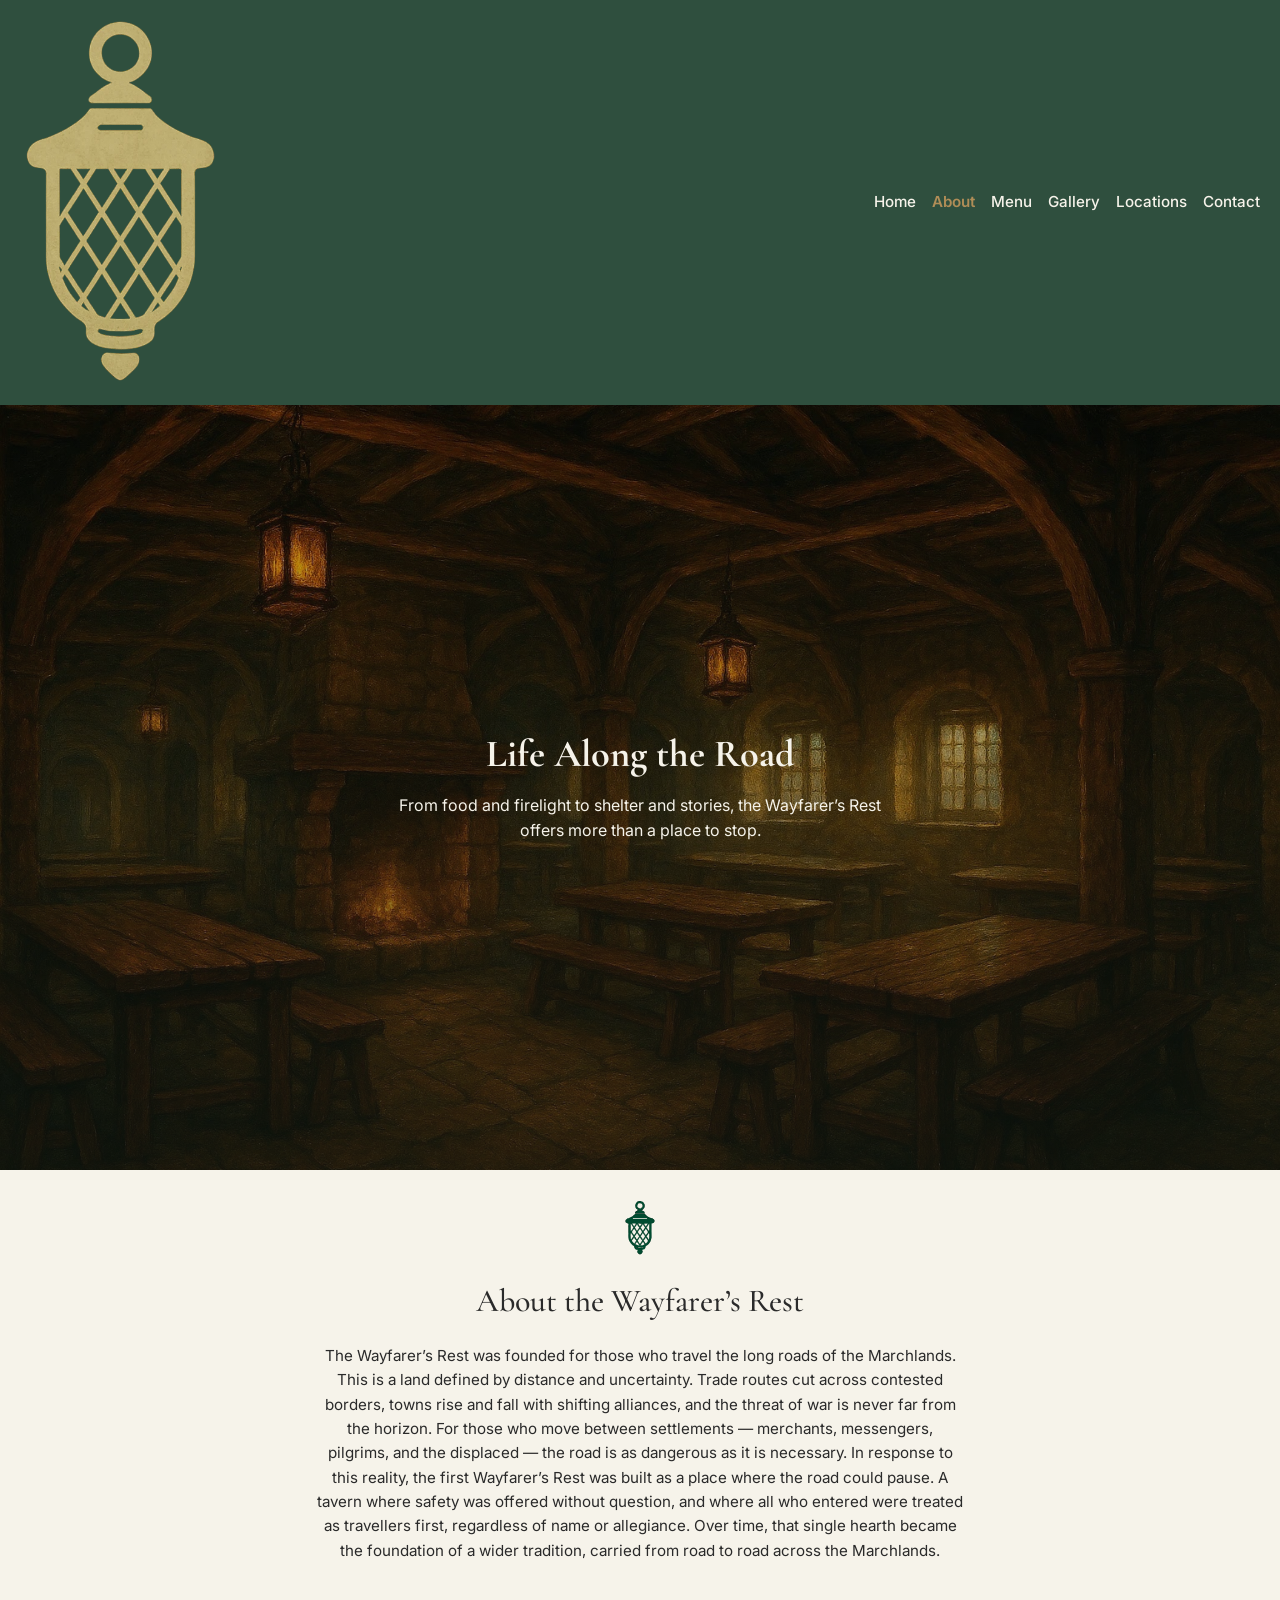
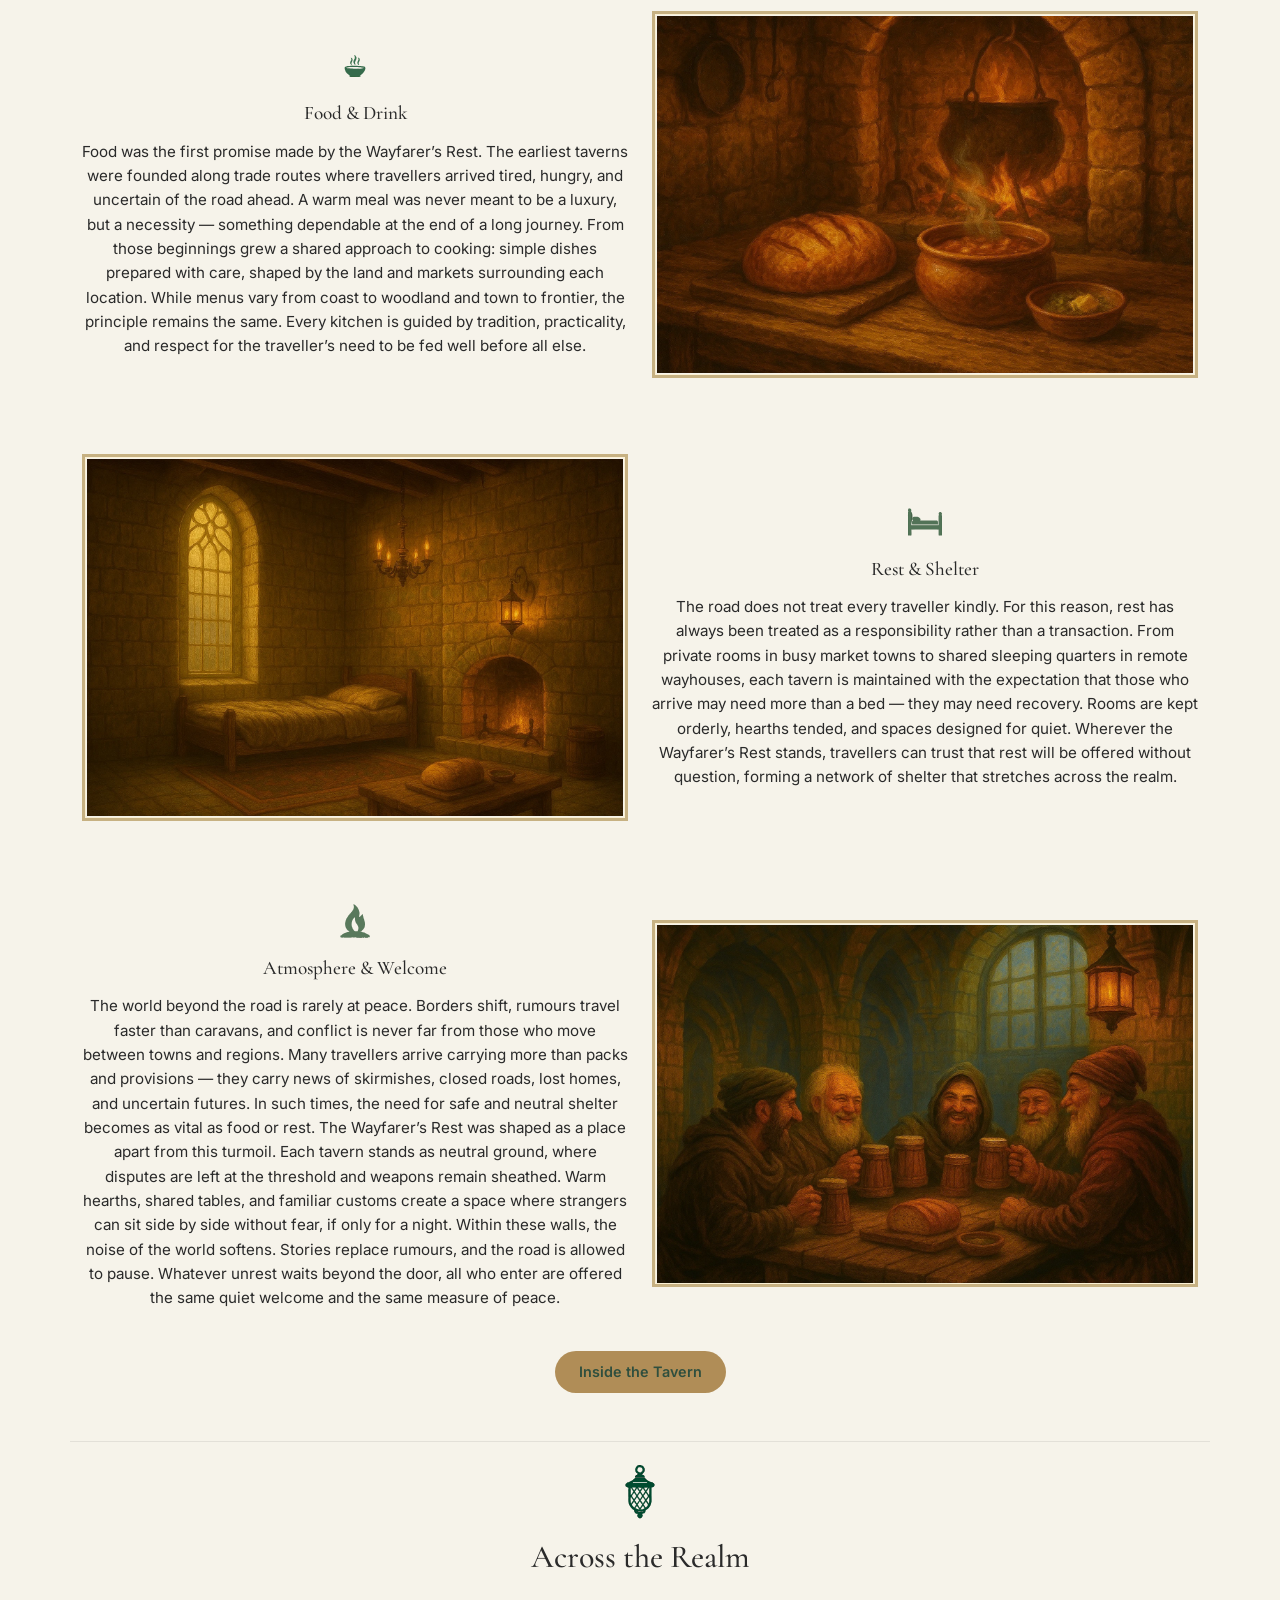
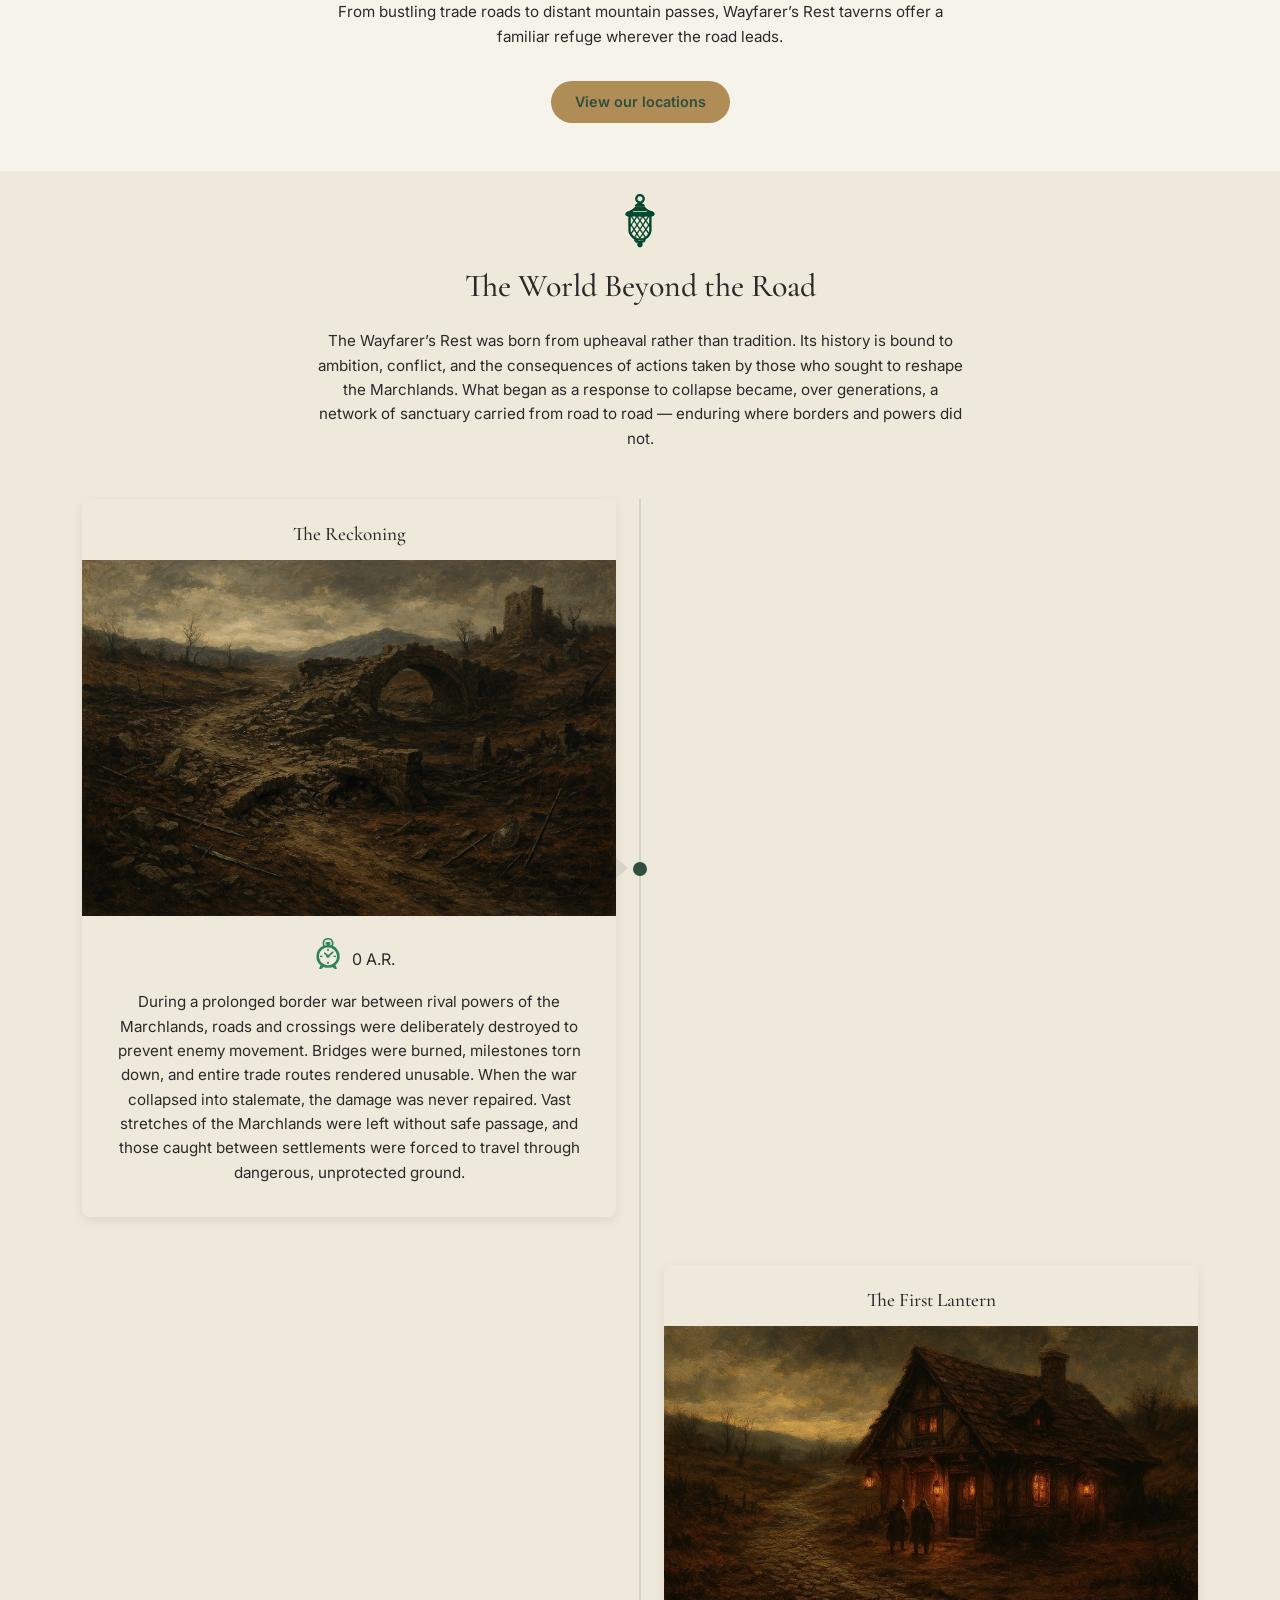
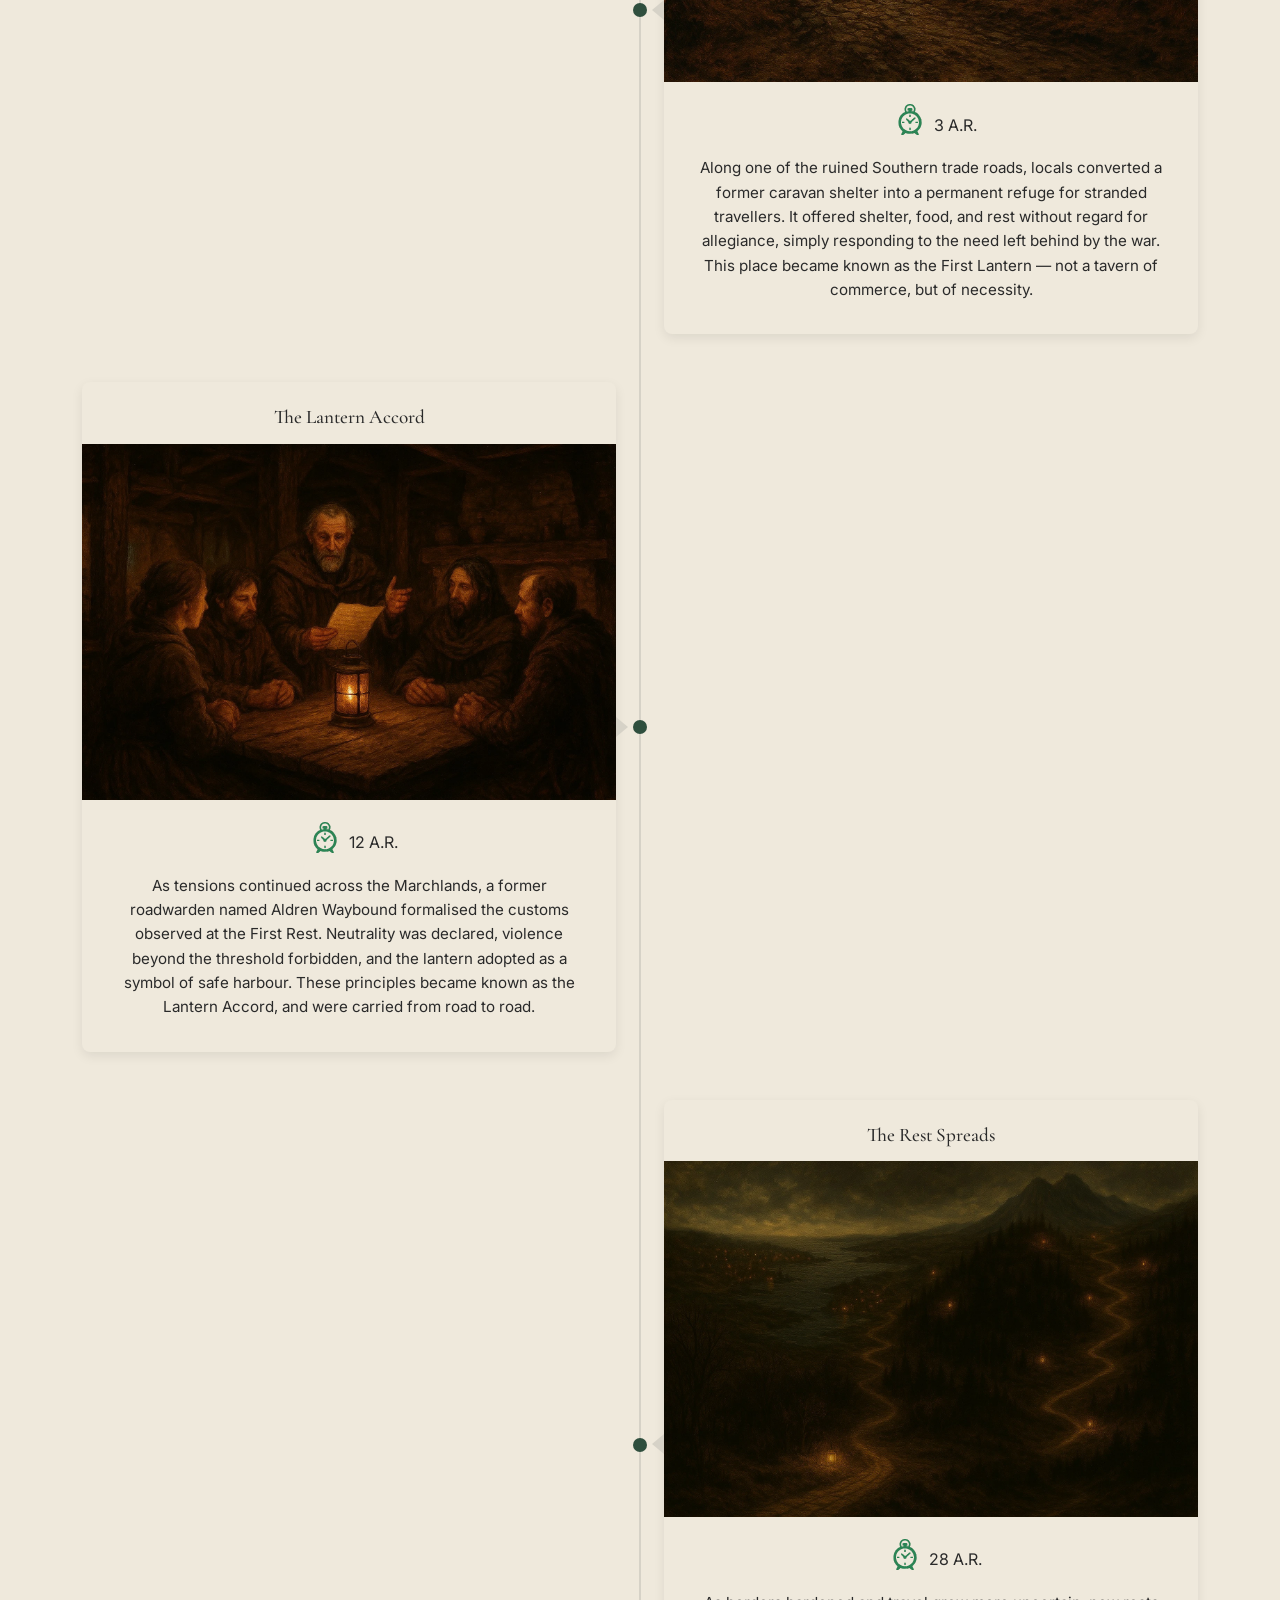
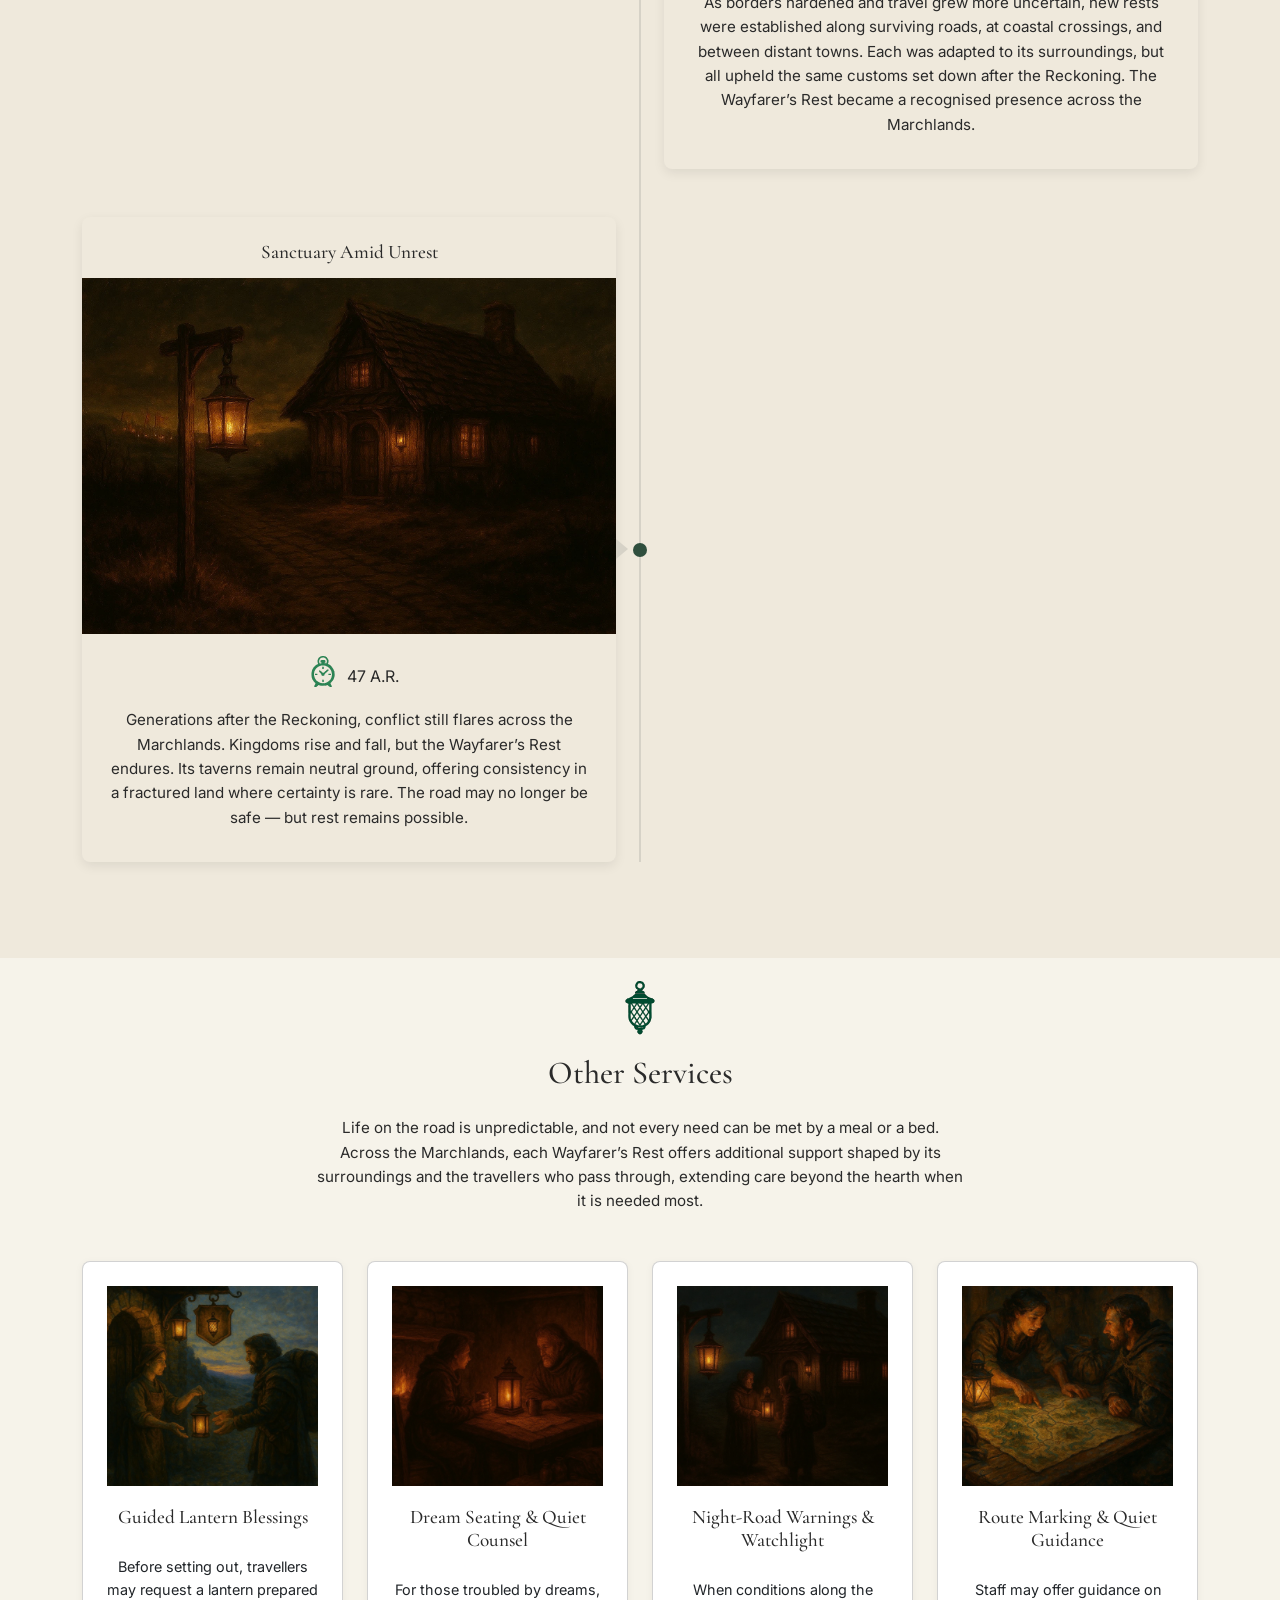
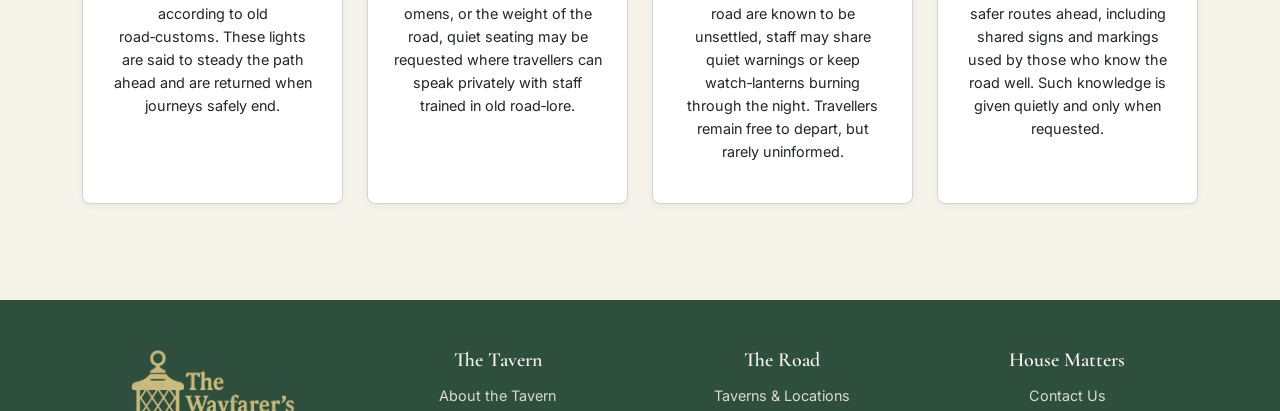
==== commit f085f6d4: "Reveal JS Effects Added For Opening Paragraph On About Page For Mobile And Tablet Only" ====
--- a/about.html
+++ b/about.html
@@ -78,7 +78,7 @@
         </section>
 
         <!-- About Intro -->
-        <section class="about-intro pt-3">
+        <section class="about-intro pt-3 tablet-mobile-reveal">
             <div class="container text-center">
                 <div class="section-icon--large" aria-hidden="true">
                     <img src="assets/images/icons/icon-lantern-green.svg" alt="" loading="lazy">
@@ -107,8 +107,8 @@
                 <!-- Food & Drink -->
                 <div class="row align-items-center mb-5 reveal">
                     <div class="col-12 col-lg-6 text-center">
-                        <div class="pillar-icon">
-                            <img src="assets/images/icons/food-icon.svg" alt="Food icon" loading="lazy">
+                        <div class="pillar-icon" aria-hidden="true">
+                            <img src="assets/images/icons/food-icon.svg" alt="" loading="lazy">
                         </div>
                         <h3>Food &amp; Drink</h3>
                         <p>
@@ -132,8 +132,8 @@
                 <!-- Rest & Shelter -->
                 <div class="row align-items-center mb-5 flex-lg-row-reverse reveal">
                     <div class="col-12 col-lg-6 text-center">
-                        <div class="pillar-icon">
-                            <img src="assets/images/icons/bed-icon.svg" alt="Rest icon" loading="lazy">
+                        <div class="pillar-icon" aria-hidden="true">
+                            <img src="assets/images/icons/bed-icon.svg" alt="" loading="lazy">
                         </div>
                         <h3>Rest &amp; Shelter</h3>
                         <p>
@@ -156,8 +156,8 @@
                 <!-- Atmosphere -->
                 <div class="row align-items-center reveal">
                     <div class="col-12 col-lg-6 text-center">
-                        <div class="pillar-icon">
-                            <img src="assets/images/icons/flame-icon.svg" alt="Atmosphere icon" loading="lazy">
+                        <div class="pillar-icon" aria-hidden="true">
+                            <img src="assets/images/icons/flame-icon.svg" alt="" loading="lazy">
                         </div>
                         <h3>Atmosphere &amp; Welcome</h3>
                         <p>
--- a/assets/css/style.css
+++ b/assets/css/style.css
@@ -124,11 +124,16 @@
    ========================= */
 
 body {
-    font-family: var(--font-body);              /* Default font for body content */
-    font-weight: var(--font-weight-regular);    /* Normal weight for readability */
-    line-height: 1.6;                           /* Comfortable reading rhythm */
-    color: var(--text-primary);                 /* High-contrast body text */
-    background-color: var(--bg-page);           /* Parchment-style background */
+    font-family: var(--font-body);
+    /* Default font for body content */
+    font-weight: var(--font-weight-regular);
+    /* Normal weight for readability */
+    line-height: 1.6;
+    /* Comfortable reading rhythm */
+    color: var(--text-primary);
+    /* High-contrast body text */
+    background-color: var(--bg-page);
+    /* Parchment-style background */
 }
 
 /* =========================
@@ -138,10 +143,14 @@
 h1,
 h2,
 h3 {
-    font-family: var(--font-heading);            /* Use serif font for hierarchy */
-    line-height: 1.2;                            /* Tighter than body text */
-    margin-bottom: 0.75em;                       /* Consistent spacing below */
-    color: var(--text-primary);                  /* Ensure readability */
+    font-family: var(--font-heading);
+    /* Use serif font for hierarchy */
+    line-height: 1.2;
+    /* Tighter than body text */
+    margin-bottom: 0.75em;
+    /* Consistent spacing below */
+    color: var(--text-primary);
+    /* Ensure readability */
 }
 
 h1 {
@@ -160,10 +169,14 @@
 }
 
 p {
-    max-width: 65ch;                             /* Optimal line length */
-    margin-inline: auto;                        /* Centre text blocks */
-    margin-bottom: 1rem;                        /* Paragraph separation */
-    font-size: 0.95rem;                         /* Slightly condensed text */
+    max-width: 65ch;
+    /* Optimal line length */
+    margin-inline: auto;
+    /* Centre text blocks */
+    margin-bottom: 1rem;
+    /* Paragraph separation */
+    font-size: 0.95rem;
+    /* Slightly condensed text */
 }
 
 /* =========================
@@ -187,25 +200,32 @@
    ========================= */
 
 img {
-    display: block;                              /* Remove inline image gaps */
-    width: 100%;                                 /* Responsive scaling */
-    height: 100%;                                /* Fill container when constrained */
-    object-fit: cover;                           /* Prevent image distortion */
+    display: block;
+    /* Remove inline image gaps */
+    width: 100%;
+    /* Responsive scaling */
+    height: 100%;
+    /* Fill container when constrained */
+    object-fit: cover;
+    /* Prevent image distortion */
 }
 
 /* Aspect‑ratio helpers */
 /* These ensure consistent cropping across layouts */
 
 .hero-image {
-    aspect-ratio: 16 / 9;                        /* Landscape hero imagery */
+    aspect-ratio: 16 / 9;
+    /* Landscape hero imagery */
 }
 
 .card-image {
-    aspect-ratio: 1 / 1;                         /* Square cards (features, gallery) */
+    aspect-ratio: 1 / 1;
+    /* Square cards (features, gallery) */
 }
 
 .location-image {
-    aspect-ratio: 4 / 5;                         /* Portrait orientation for locations */
+    aspect-ratio: 4 / 5;
+    /* Portrait orientation for locations */
 }
 
 /* =========================
@@ -215,25 +235,36 @@
 .card,
 .feature-card,
 .location-card {
-    background-color: #fff;                      /* Contrast against parchment */
-    border-radius: var(--radius-md);             /* Soften card edges */
-    padding: 1.5rem;                             /* Internal spacing */
-    height: 100%;                                /* Equal-height cards in grids */
-    display: flex;                               /* Flexbox for vertical control */
-    flex-direction: column;                      /* Stack content top-to-bottom */
-    gap: 0.75rem;                                /* Space between elements */
-    box-shadow: 0 2px 8px rgba(0, 0, 0, 0.05);    /* Subtle elevation */
+    background-color: #fff;
+    /* Contrast against parchment */
+    border-radius: var(--radius-md);
+    /* Soften card edges */
+    padding: 1.5rem;
+    /* Internal spacing */
+    height: 100%;
+    /* Equal-height cards in grids */
+    display: flex;
+    /* Flexbox for vertical control */
+    flex-direction: column;
+    /* Stack content top-to-bottom */
+    gap: 0.75rem;
+    /* Space between elements */
+    box-shadow: 0 2px 8px rgba(0, 0, 0, 0.05);
+    /* Subtle elevation */
 }
 
 .card p,
 .feature-card p,
 .location-card p {
-    font-size: 0.9rem;                           /* Slightly smaller supporting text */
-    flex-grow: 1;                                /* Push CTAs or metadata to bottom */
+    font-size: 0.9rem;
+    /* Slightly smaller supporting text */
+    flex-grow: 1;
+    /* Push CTAs or metadata to bottom */
 }
 
 .location-card img {
-    aspect-ratio: 3 / 2; /*Forces landscape framing for location card image, ensuring consistency across uneven image sources */
+    aspect-ratio: 3 / 2;
+    /*Forces landscape framing for location card image, ensuring consistency across uneven image sources */
 }
 
 /* =========================
@@ -241,21 +272,32 @@
    ========================= */
 
 .btn-primary {
-    display: inline-block;           /* Allows padding, width, and margin to apply cleanly */
-    background-color: var(--color-accent); /* Gold accent colour to draw attention */
-    color: var(--color-primary);     /* Dark green text to maintain brand coherence */
-    border: none;                    /* Removes default browser border */
-    border-radius: 999px;            /* Fully rounded pill-style button */
-    padding: 0.6rem 1.5rem;          /* Comfortable clickable area for mouse & touch */
-    font-weight: var(--font-weight-semibold); /* Gives CTA visual importance */
-    font-size: 0.9rem;               /* Compact size to suit UI elements */
-    text-decoration: none;           /* Removes underline from anchor buttons */
-    transition: filter 0.2s ease;    /* Smooth visual feedback on hover/focus */
+    display: inline-block;
+    /* Allows padding, width, and margin to apply cleanly */
+    background-color: var(--color-accent);
+    /* Gold accent colour to draw attention */
+    color: var(--color-primary);
+    /* Dark green text to maintain brand coherence */
+    border: none;
+    /* Removes default browser border */
+    border-radius: 999px;
+    /* Fully rounded pill-style button */
+    padding: 0.6rem 1.5rem;
+    /* Comfortable clickable area for mouse & touch */
+    font-weight: var(--font-weight-semibold);
+    /* Gives CTA visual importance */
+    font-size: 0.9rem;
+    /* Compact size to suit UI elements */
+    text-decoration: none;
+    /* Removes underline from anchor buttons */
+    transition: filter 0.2s ease;
+    /* Smooth visual feedback on hover/focus */
 }
 
 .btn-primary:hover,
 .btn-primary:focus {
-    filter: brightness(1.05);        /* Slight brightening for interaction feedback */
+    filter: brightness(1.05);
+    /* Slight brightening for interaction feedback */
 }
 
 /* =========================
@@ -263,7 +305,8 @@
    ========================= */
 
 .text-center {
-    text-align: center;              /* Simple utility class to centre text where needed */
+    text-align: center;
+    /* Simple utility class to centre text where needed */
 }
 
 
@@ -279,33 +322,41 @@
 /* Hover effect for the brand/logo to provide subtle feedback and interactivity
    without being distracting. Opacity change preserves logo clarity. */
 .site-navbar .navbar-brand:hover {
-    opacity: 0.9                    /* Very subtle hover feedback */
+    opacity: 0.9
+        /* Very subtle hover feedback */
 }
 
 .site-navbar .navbar-brand img {
-    height: auto;                   /* Preserve aspect ratio */
-    width: 50px;                    /* Small logo size on very small screens */
+    height: auto;
+    /* Preserve aspect ratio */
+    width: 50px;
+    /* Small logo size on very small screens */
 }
 
 /* Tablet breakpoint: expand logo to full horizontal version */
 @media (min-width: 576px) {
     .site-navbar .navbar-brand img {
-        width: 175px;               /* Allows full logo mark to display */
+        width: 175px;
+        /* Allows full logo mark to display */
     }
 }
 
 /* Desktop breakpoint: slightly larger logo for visual balance */
 @media (min-width: 768px) {
     .site-navbar .navbar-brand img {
-        width: 220px;               /* Optimised size for larger headers */
+        width: 220px;
+        /* Optimised size for larger headers */
     }
 }
 
 .site-navbar .nav-link {
-    color: var(--text-inverse);     /* Light text on dark navbar */
-    font-family: var(--font-body);  /* Inter for clarity */
+    color: var(--text-inverse);
+    /* Light text on dark navbar */
+    font-family: var(--font-body);
+    /* Inter for clarity */
     font-weight: var(--font-weight-medium);
-    font-size: 0.95rem;             /* Slightly larger for comfortable navigation */
+    font-size: 0.95rem;
+    /* Slightly larger for comfortable navigation */
 }
 
 /* 
@@ -327,33 +378,42 @@
     /* Creates separation between logo header and collapsible nav */
     .site-navbar .navbar-collapse {
         margin-top: 0.5rem;
-        border-top: 1px solid rgba(242, 236, 221, 0.15); /* Low-contrast divider */
+        border-top: 1px solid rgba(242, 236, 221, 0.15);
+        /* Low-contrast divider */
     }
 
     /* Aligns nav links visually with the logo on small screens */
     .site-navbar .navbar-nav {
-        padding-left: 0.6rem;        /* Prevents nav sticking to screen edge */
-        padding-top: 0.5rem;         /* Breathing room beneath logo */
+        padding-left: 0.6rem;
+        /* Prevents nav sticking to screen edge */
+        padding-top: 0.5rem;
+        /* Breathing room beneath logo */
     }
 
     /* Optimises link spacing and contrast for mobile */
     .site-navbar .nav-link {
-        padding: 0.5rem 0;           /* Tap‑friendly spacing */
-        font-size: 0.95rem;          /* Maintains readability */
-        color: rgba(242, 236, 221, 0.9); /* Slightly muted to reduce glare */
+        padding: 0.5rem 0;
+        /* Tap‑friendly spacing */
+        font-size: 0.95rem;
+        /* Maintains readability */
+        color: rgba(242, 236, 221, 0.9);
+        /* Slightly muted to reduce glare */
     }
 }
 
 /* Interaction feedback for nav links */
 nav.site-navbar .nav-link:hover,
 nav.site-navbar .nav-link:focus {
-    color: var(--color-accent);      /* Muted gold hover/focus state */
+    color: var(--color-accent);
+    /* Muted gold hover/focus state */
 }
 
 /* Active page indicator — shows which page user is on */
 .site-navbar .nav-link.active {
-    color: var(--color-accent);      /* Matches hover colour for consistency */
-    font-weight: var(--font-weight-semibold); /* Stronger weight for emphasis */
+    color: var(--color-accent);
+    /* Matches hover colour for consistency */
+    font-weight: var(--font-weight-semibold);
+    /* Stronger weight for emphasis */
 }
 
 /* =========================
@@ -363,7 +423,8 @@
 /* Removes default Bootstrap border and adjusts padding */
 .site-navbar .navbar-toggler {
     border: none;
-    padding: 0.25rem 0.5rem;         /* Larger click target on mobile */
+    padding: 0.25rem 0.5rem;
+    /* Larger click target on mobile */
 }
 
 /* Removes default focus ring to avoid visual clutter */
@@ -382,7 +443,8 @@
     width: 1.5rem;
     height: 1.5rem;
     filter: invert(1) sepia(20%) saturate(80%);
-    transform: scale(1.1);           /* Slight enlargement for visibility */
+    transform: scale(1.1);
+    /* Slight enlargement for visibility */
 }
 
 /* =========================
@@ -391,12 +453,14 @@
 
 /* Removes padding above hero so it meets the navbar */
 .home-hero {
-    position: relative;              /* Needed for absolute-positioned overlay */
+    position: relative;
+    /* Needed for absolute-positioned overlay */
     padding-top: 0;
 }
 
 .home-hero img {
-    height: 100%                    /* Allows hero image to fill container */
+    height: 100%
+        /* Allows hero image to fill container */
 }
 
 /* =========================
@@ -405,22 +469,30 @@
 
 .hero-overlay {
     position: absolute;
-    inset: 0;                        /* Full cover over hero image,takes overlay out of document flow */
+    inset: 0;
+    /* Full cover over hero image,takes overlay out of document flow */
 
     display: flex;
-    flex-direction: column;          /* Stack heading & text vertically */
-    justify-content: center;         /* Centre vertically */
-    align-items: center;             /* Centre horizontally */
+    flex-direction: column;
+    /* Stack heading & text vertically */
+    justify-content: center;
+    /* Centre vertically */
+    align-items: center;
+    /* Centre horizontally */
 
     text-align: center;
-    padding: 2rem;                   /* Prevent text touching edges */
-
-    color: var(--text-inverse);      /* Light text for contrast */
-    z-index: 2;                      /* Above hero image */
+    padding: 2rem;
+    /* Prevent text touching edges */
+
+    color: var(--text-inverse);
+    /* Light text for contrast */
+    z-index: 2;
+    /* Above hero image */
 }
 
 .hero-overlay h1 {
-    color: var(--text-inverse);      /* Explicit override for heading colour */
+    color: var(--text-inverse);
+    /* Explicit override for heading colour */
 }
 
 /* Mobile safeguard to ensure hero remains flush */
@@ -437,120 +509,177 @@
 /* Wrapper for the menu hero section.
    Resets vertical spacing so the hero image can sit flush with the navbar. */
 .menu-hero {
-    background-color: var(--bg-section);     /* Matches surrounding page sections */
-    padding-top: 0;                          /* Removes default section padding */
-    padding-bottom: 0;                       /* Ensures hero controls spacing itself */
+    background-color: var(--bg-section);
+    /* Matches surrounding page sections */
+    padding-top: 0;
+    /* Removes default section padding */
+    padding-bottom: 0;
+    /* Ensures hero controls spacing itself */
 }
 
 /* Container for the menu hero image.
    Breaks out of the standard content width to span full viewport width. */
 .menu-hero-image {
-    position: relative;                      /* Establishes positioning context for overlay */
-    width: 100vw;                            /* Full viewport width */
-    max-width: none;                         /* Overrides container constraints */
-    margin: 0 calc(50% - 50vw) 0;             /* True full-width breakout trick */
-    overflow: hidden;                        /* Prevents image bleed */
-    box-shadow: 0 18px 40px rgba(0, 0, 0, 0.12); /* Depth to separate hero from content */
+    position: relative;
+    /* Establishes positioning context for overlay */
+    width: 100vw;
+    /* Full viewport width */
+    max-width: none;
+    /* Overrides container constraints */
+    margin: 0 calc(50% - 50vw) 0;
+    /* True full-width breakout trick */
+    overflow: hidden;
+    /* Prevents image bleed */
+    box-shadow: 0 18px 40px rgba(0, 0, 0, 0.12);
+    /* Depth to separate hero from content */
 }
 
 /* Image inside the hero container */
 .menu-hero-image img {
-    width: 100%;                             /* Fully responsive */
-    height: auto;                            /* Preserve aspect ratio */
-    display: block;                          /* Removes inline whitespace */
+    width: 100%;
+    /* Fully responsive */
+    height: auto;
+    /* Preserve aspect ratio */
+    display: block;
+    /* Removes inline whitespace */
 }
 
 /* Text overlay for the menu hero.
    Positioned on top of the image, centred using Flexbox. */
 .menu-hero .hero-content {
-    position: absolute;                      /* Allows overlay on top of image */
-    inset: 0;                                /* Fills the entire hero image */
-    display: flex;                           /* Flexbox for internal alignment */
-    flex-direction: column;                 /* Stack heading and paragraph */
-    justify-content: center;                /* Vertical centring */
-    align-items: center;                    /* Horizontal centring */
-    padding: 2rem 1.5rem;                   /* Prevents text touching edges */
-    z-index: 1;                             /* Above hero image */
-    color: var(--text-inverse);             /* Light text for contrast */
-    font-family: var(--font-body);          /* Inter for legibility */
+    position: absolute;
+    /* Allows overlay on top of image */
+    inset: 0;
+    /* Fills the entire hero image */
+    display: flex;
+    /* Flexbox for internal alignment */
+    flex-direction: column;
+    /* Stack heading and paragraph */
+    justify-content: center;
+    /* Vertical centring */
+    align-items: center;
+    /* Horizontal centring */
+    padding: 2rem 1.5rem;
+    /* Prevents text touching edges */
+    z-index: 1;
+    /* Above hero image */
+    color: var(--text-inverse);
+    /* Light text for contrast */
+    font-family: var(--font-body);
+    /* Inter for legibility */
 }
 
 /* Menu hero heading style */
 .menu-hero .hero-content h1 {
-    font-family: var(--font-heading);        /* Decorative serif for hierarchy */
-    font-weight: var(--font-weight-bold);    /* Strong brand emphasis */
-    font-size: clamp(2rem, 3vw, 3rem);       /* Responsive scaling */
-    margin-bottom: 1rem;                    /* Separation from description */
-    max-width: 12ch;                        /* Prevents overly long lines */
-    color: inherit;                         /* Inherits light overlay colour */
+    font-family: var(--font-heading);
+    /* Decorative serif for hierarchy */
+    font-weight: var(--font-weight-bold);
+    /* Strong brand emphasis */
+    font-size: clamp(2rem, 3vw, 3rem);
+    /* Responsive scaling */
+    margin-bottom: 1rem;
+    /* Separation from description */
+    max-width: 12ch;
+    /* Prevents overly long lines */
+    color: inherit;
+    /* Inherits light overlay colour */
 }
 
 /* Menu hero descriptive paragraph */
 .menu-hero .hero-content p {
-    margin-bottom: 0;                       /* Tightens layout */
-    max-width: 45rem;                       /* Readable line length */
-    font-size: 1rem;                        /* Slightly larger for hero copy */
-    line-height: 1.65;                      /* Comfortable reading */
-    color: inherit;                         /* Ensures consistent colouring */
+    margin-bottom: 0;
+    /* Tightens layout */
+    max-width: 45rem;
+    /* Readable line length */
+    font-size: 1rem;
+    /* Slightly larger for hero copy */
+    line-height: 1.65;
+    /* Comfortable reading */
+    color: inherit;
+    /* Ensures consistent colouring */
 }
 
 /* Sticky anchor bar containing menu section links */
 .menu-anchors-bar {
-    position: sticky;                       /* Sticks to top on scroll */
-    top: 0;                                 /* Anchored to top of viewport */
-    z-index: 20;                            /* Above menu content */
-    background-color: rgba(246, 243, 234, 0.97); /* Semi‑opaque parchment */
-    border-bottom: 1px solid rgba(0, 0, 0, 0.08); /* Subtle separation line */
-    display: flex;                          /* Centres inner anchor container */
+    position: sticky;
+    /* Sticks to top on scroll */
+    top: 0;
+    /* Anchored to top of viewport */
+    z-index: 20;
+    /* Above menu content */
+    background-color: rgba(246, 243, 234, 0.97);
+    /* Semi‑opaque parchment */
+    border-bottom: 1px solid rgba(0, 0, 0, 0.08);
+    /* Subtle separation line */
+    display: flex;
+    /* Centres inner anchor container */
     justify-content: center;
-    padding: 1rem 0;                       /* Vertical spacing */
+    padding: 1rem 0;
+    /* Vertical spacing */
 }
 
 /* Container holding the individual anchor links */
 .menu-anchors {
-    display: flex;                          /* Horizontal layout */
-    flex-wrap: wrap;                       /* Allows wrapping on small screens */
-    justify-content: center;               /* Centre alignment */
+    display: flex;
+    /* Horizontal layout */
+    flex-wrap: wrap;
+    /* Allows wrapping on small screens */
+    justify-content: center;
+    /* Centre alignment */
     align-items: center;
     align-content: center;
-    gap: 0.75rem;                          /* Space between anchor buttons */
-    padding: 0 1rem;                       /* Prevents edge collision */
+    gap: 0.75rem;
+    /* Space between anchor buttons */
+    padding: 0 1rem;
+    /* Prevents edge collision */
     width: 100%;
-    max-width: 1150px;                     /* Prevents anchors stretching too wide */
+    max-width: 1150px;
+    /* Prevents anchors stretching too wide */
 }
 
 /* Individual menu anchor links */
 .menu-anchor {
-    display: inline-flex;                  /* Enables flex centring */
+    display: inline-flex;
+    /* Enables flex centring */
     align-items: center;
     justify-content: center;
-    padding: 0.35rem 0.8rem;               /* Clickable area */
-    color: var(--color-primary);           /* Brand green text */
-    text-decoration: none;                 /* Remove underline */
+    padding: 0.35rem 0.8rem;
+    /* Clickable area */
+    color: var(--color-primary);
+    /* Brand green text */
+    text-decoration: none;
+    /* Remove underline */
     font-weight: var(--font-weight-medium);
-    letter-spacing: 0.01em;                /* Slight clarity improvement */
+    letter-spacing: 0.01em;
+    /* Slight clarity improvement */
     transition: color 0.2s ease,
-                opacity 0.2s ease;         /* Smooth interaction feedback */
+        opacity 0.2s ease;
+    /* Smooth interaction feedback */
 }
 
 /* Hover and focus interaction for anchors */
 .menu-anchor:hover,
 .menu-anchor:focus {
-    color: var(--color-accent);             /* Gold highlight */
-    opacity: 0.85;                          /* Softens feedback */
+    color: var(--color-accent);
+    /* Gold highlight */
+    opacity: 0.85;
+    /* Softens feedback */
 }
 
 /* Active menu section indicator (updated via JS) */
 .menu-anchor.active {
-    color: var(--color-accent);             /* Persistent highlight */
+    color: var(--color-accent);
+    /* Persistent highlight */
 }
 
 /* Wrapper for each menu category section */
 .menu-category {
-    background-color: var(--bg-section);    /* Section separation */
+    background-color: var(--bg-section);
+    /* Section separation */
     padding-top: 2rem;
     padding-bottom: 2rem;
-    scroll-margin-top: 5rem;                /* Prevents sticky bar overlap when anchored */
+    scroll-margin-top: 5rem;
+    /* Prevents sticky bar overlap when anchored */
 }
 
 /* First section offset to compensate for hero overlap */
@@ -573,18 +702,25 @@
 /* Shared framed image styling for menu heroes and about pillars */
 .menu-category__hero,
 .about-pillars img.pillar-image {
-    max-width: 840px;                       /* Aligns with menu content width */
-    padding: 0.1rem;                        /* Creates frame thickness */
-    margin: 0 auto 1.75rem;                 /* Centres and spaces image */
-    background-color: var(--bg-page);       /* Parchment backdrop */
-    border: 3px solid rgba(168, 134, 62, 0.6); /* Antique gold frame */
+    max-width: 840px;
+    /* Aligns with menu content width */
+    padding: 0.1rem;
+    /* Creates frame thickness */
+    margin: 0 auto 1.75rem;
+    /* Centres and spaces image */
+    background-color: var(--bg-page);
+    /* Parchment backdrop */
+    border: 3px solid rgba(168, 134, 62, 0.6);
+    /* Antique gold frame */
     box-shadow:
-        inset 0 0 0 1px rgba(255, 236, 180, 0.4); /* Inner highlight for depth */
+        inset 0 0 0 1px rgba(255, 236, 180, 0.4);
+    /* Inner highlight for depth */
 }
 
 /* Image inside the framed hero */
 .menu-category__hero img {
-    aspect-ratio: 3 / 2;                    /* Consistent landscape framing */
+    aspect-ratio: 3 / 2;
+    /* Consistent landscape framing */
     width: 100%;
     height: auto;
     display: block;
@@ -592,20 +728,30 @@
 
 /* Grid wrapper for menu items */
 .menu-items {
-    display: grid;                          /* Grid allows simple vertical stacking */
-    gap: 0;                                 /* Borders provide separation instead */
-    max-width: 840px;                       /* Aligns with hero images */
-    margin: 0 auto;                         /* Centre container */
+    display: grid;
+    /* Grid allows simple vertical stacking */
+    gap: 0;
+    /* Borders provide separation instead */
+    max-width: 840px;
+    /* Aligns with hero images */
+    margin: 0 auto;
+    /* Centre container */
 }
 
 /* Individual menu item rows */
 .menu-item {
-    display: grid;                          /* Two-column layout */
-    grid-template-columns: 1fr auto;       /* Item name left, price right */
-    gap: 1rem;                              /* Space between text and price */
-    align-items: flex-start;               /* Prevents price centring vertically */
-    padding: 1rem 0;                        /* Vertical rhythm */
-    border-bottom: 1px solid rgba(0, 0, 0, 0.08); /* Divider line */
+    display: grid;
+    /* Two-column layout */
+    grid-template-columns: 1fr auto;
+    /* Item name left, price right */
+    gap: 1rem;
+    /* Space between text and price */
+    align-items: flex-start;
+    /* Prevents price centring vertically */
+    padding: 1rem 0;
+    /* Vertical rhythm */
+    border-bottom: 1px solid rgba(0, 0, 0, 0.08);
+    /* Divider line */
 }
 
 /* Remove divider from final item */
@@ -623,29 +769,36 @@
 /* Menu item description */
 .menu-item p {
     margin: 0;
-    color: var(--text-secondary);           /* Reduced emphasis */
+    color: var(--text-secondary);
+    /* Reduced emphasis */
     font-size: 0.95rem;
-    max-width: 55ch;                        /* Readability control */
+    max-width: 55ch;
+    /* Readability control */
 }
 
 /* Price styling */
 .menu-item__price {
     font-weight: var(--font-weight-semibold);
-    color: var(--color-primary);            /* Reinforces brand colour */
+    color: var(--color-primary);
+    /* Reinforces brand colour */
     text-align: right;
-    white-space: nowrap;                    /* Prevents wrapping prices */
+    white-space: nowrap;
+    /* Prevents wrapping prices */
 }
 
 /* Wrapper for allergen and seasonality notices */
 .menu-notice {
-    background-color: var(--bg-page);       /* Returns to page background */
+    background-color: var(--bg-page);
+    /* Returns to page background */
     padding-top: 3rem;
-    padding-bottom: 3rem;                   /* Ensures full visibility of content */
+    padding-bottom: 3rem;
+    /* Ensures full visibility of content */
 }
 
 /* Individual notice blocks */
 .menu-notice__item {
-    background: transparent;                /* Allows background to show through */
+    background: transparent;
+    /* Allows background to show through */
     border: 1px solid rgba(0, 0, 0, 0.08);
     border-radius: var(--radius-md);
     padding: 1.5rem;
@@ -661,13 +814,15 @@
 
 /* Call-to-action container */
 .menu-cta {
-    padding-bottom: 3rem;                   /* Spacing before footer */
+    padding-bottom: 3rem;
+    /* Spacing before footer */
 }
 
 /* CTA button wrapper */
 .menu-cta-buttons {
     display: flex;
-    flex-wrap: wrap;                        /* Buttons stack on small screens */
+    flex-wrap: wrap;
+    /* Buttons stack on small screens */
     justify-content: center;
     gap: 1rem;
     margin-top: 1.5rem;
@@ -712,12 +867,14 @@
 
 @media (max-width: 768px) {
     .menu-item {
-        grid-template-columns: 1fr;         /* Stack price below description */
+        grid-template-columns: 1fr;
+        /* Stack price below description */
         text-align: left;
     }
 
     .menu-item__price {
-        text-align: left;                   /* Align price with text */
+        text-align: left;
+        /* Align price with text */
     }
 
     .menu-anchors {
@@ -729,7 +886,8 @@
     }
 
     .menu-hero .hero-content {
-        padding: 1.3rem 1rem;              /* Tighter hero spacing on mobile */
+        padding: 1.3rem 1rem;
+        /* Tighter hero spacing on mobile */
     }
 
     .menu-category {
@@ -738,7 +896,8 @@
     }
 
     .menu-category .section-title {
-        font-size: 1.3rem;                  /* Prevents oversized headings */
+        font-size: 1.3rem;
+        /* Prevents oversized headings */
     }
 
     .menu-item {
@@ -823,11 +982,14 @@
 }
 
 @media (max-width: 991px) {
-    .contact h2, .contact h1, .contact p {
+
+    .contact h2,
+    .contact h1,
+    .contact p {
         text-align: center;
     }
 
-   
+
 }
 
 /* =========================
@@ -1063,78 +1225,110 @@
 ========================= */
 
 .about-hero {
-    padding-top: 0;                    /* Removes default section padding so the
+    padding-top: 0;
+    /* Removes default section padding so the
                                           hero image meets the navbar cleanly */
 }
 
 .about-hero-image {
-    position: relative;               /* Establishes positioning context for overlays */
-    width: 100vw;                     /* Full viewport width */
-    margin: 0 calc(50% - 50vw);       /* Breaks content out of max-width container
+    position: relative;
+    /* Establishes positioning context for overlays */
+    width: 100vw;
+    /* Full viewport width */
+    margin: 0 calc(50% - 50vw);
+    /* Breaks content out of max-width container
                                           to achieve true edge-to-edge layout */
-    overflow: hidden;                 /* Prevents image or overlay bleed */
+    overflow: hidden;
+    /* Prevents image or overlay bleed */
 }
 
 /* Image itself */
 /* Shared with .home-hero to ensure consistent behaviour */
 .home-hero img,
 .about-hero-image img {
-    width: 100%;                      /* Scales image to container width */
-    max-height: 85vh;                 /* Prevents the hero from becoming too tall */
-    display: block;                   /* Removes inline image spacing */
+    width: 100%;
+    /* Scales image to container width */
+    max-height: 85vh;
+    /* Prevents the hero from becoming too tall */
+    display: block;
+    /* Removes inline image spacing */
 }
 
 /* Optional dark overlay for text contrast */
 .about-hero-image::after {
-    content: "";                      /* Required to generate pseudo-element */
-    position: absolute;               /* Allows overlaying on the image */
-    inset: 0;                         /* Covers the entire hero image */
-    background: linear-gradient(
-        180deg,                       /* Vertical gradient */
-        rgba(15, 25, 18, 0.2) 0%,     /* Light darkening at top */
-        rgba(15, 25, 18, 0.6) 100%    /* Stronger darkening at bottom */
-    );                                /* Improves text readability on bright images */
+    content: "";
+    /* Required to generate pseudo-element */
+    position: absolute;
+    /* Allows overlaying on the image */
+    inset: 0;
+    /* Covers the entire hero image */
+    background: linear-gradient(180deg,
+            /* Vertical gradient */
+            rgba(15, 25, 18, 0.2) 0%,
+            /* Light darkening at top */
+            rgba(15, 25, 18, 0.6) 100%
+            /* Stronger darkening at bottom */
+        );
+    /* Improves text readability on bright images */
 }
 
 /* Text overlay */
 .about-hero-content {
-    position: absolute;               /* Allows content to sit on top of the image */
-    inset: 0;                         /* Fills entire hero area */
-    z-index: 1;                       /* Above the overlay pseudo-element */
-
-    display: flex;                    /* Flexbox for internal alignment */
-    flex-direction: column;           /* Stack heading and paragraph */
-    justify-content: center;          /* Vertical centring */
-    align-items: center;              /* Horizontal centring */
-
-    text-align: center;               /* Centres text content */
-    padding: 2rem 1.5rem;             /* Prevents text touching viewport edges */
-
-    color: var(--text-inverse);       /* Light text for contrast */
+    position: absolute;
+    /* Allows content to sit on top of the image */
+    inset: 0;
+    /* Fills entire hero area */
+    z-index: 1;
+    /* Above the overlay pseudo-element */
+
+    display: flex;
+    /* Flexbox for internal alignment */
+    flex-direction: column;
+    /* Stack heading and paragraph */
+    justify-content: center;
+    /* Vertical centring */
+    align-items: center;
+    /* Horizontal centring */
+
+    text-align: center;
+    /* Centres text content */
+    padding: 2rem 1.5rem;
+    /* Prevents text touching viewport edges */
+
+    color: var(--text-inverse);
+    /* Light text for contrast */
 }
 
 /* Typography inside hero */
 .about-hero-content h1 {
-    font-family: var(--font-heading); /* Serif font for significance */
+    font-family: var(--font-heading);
+    /* Serif font for significance */
     font-weight: var(--font-weight-bold);
-    font-size: clamp(2.2rem, 3vw, 3rem); /* Responsive scaling */
-    margin-bottom: 1rem;              /* Space between heading and text */
-    color: inherit;                   /* Inherits overlay text colour */
+    font-size: clamp(2.2rem, 3vw, 3rem);
+    /* Responsive scaling */
+    margin-bottom: 1rem;
+    /* Space between heading and text */
+    color: inherit;
+    /* Inherits overlay text colour */
 }
 
 .about-hero-content p {
-    max-width: 50ch;                  /* Keeps text readable */
+    max-width: 50ch;
+    /* Keeps text readable */
     font-size: 1rem;
     line-height: 1.6;
-    margin: 0;                        /* Removes default paragraph margin */
+    margin: 0;
+    /* Removes default paragraph margin */
     color: inherit;
 }
 
 /* Shared CTA section styling for About and Home */
 .about-cta,
 .home-cta {
-    padding-bottom: 3rem;             /* Visual separation from next section */
-    border-bottom: 1px solid rgba(0,0,0,0.08); /* Subtle divider */
+    padding-bottom: 3rem;
+    /* Visual separation from next section */
+    border-bottom: 1px solid rgba(0, 0, 0, 0.08);
+    /* Subtle divider */
 }
 
 
@@ -1143,67 +1337,88 @@
 ========================= */
 
 .about-timeline {
-    background-color: var(--bg-section); /* Matches wireframe section background */
-    padding: 3rem 0;                     /* Vertical spacing for timeline area */
+    background-color: var(--bg-section);
+    /* Matches wireframe section background */
+    padding: 3rem 0;
+    /* Vertical spacing for timeline area */
 }
 
 .timeline {
-    position: relative;                /* Required for absolutely positioned centre line */
-    max-width: none;                   /* Allows full-width layout */
-    margin: 3rem auto 0;               /* Space above timeline itself */
+    position: relative;
+    /* Required for absolutely positioned centre line */
+    max-width: none;
+    /* Allows full-width layout */
+    margin: 3rem auto 0;
+    /* Space above timeline itself */
 }
 
 /* Center vertical line */
 .timeline::before {
-    content: "";                       /* Generates the central timeline line */
+    content: "";
+    /* Generates the central timeline line */
     position: absolute;
-    left: 50%;                         /* Centres line horizontally */
+    left: 50%;
+    /* Centres line horizontally */
     top: 0;
-    bottom: 0;                         /* Runs full height of timeline */
+    bottom: 0;
+    /* Runs full height of timeline */
     width: 2px;
     background-color: var(--border-color);
-    transform: translateX(-50%);       /* Corrects centring offset */
+    transform: translateX(-50%);
+    /* Corrects centring offset */
 }
 
 /* Individual timeline item wrapper */
 .timeline-item {
-    position: relative;                /* Required for marker positioning */
-    display: flex;                     /* Allows left/right alignment */
+    position: relative;
+    /* Required for marker positioning */
+    display: flex;
+    /* Allows left/right alignment */
     margin-bottom: 3rem;
     width: 100%;
 }
 
 /* Left-aligned items */
 .timeline-item--left {
-    justify-content: flex-end;         /* Pushes content to the right */
-    padding-right: calc(50% + 24px);   /* Clears space for centre line + marker */
+    justify-content: flex-end;
+    /* Pushes content to the right */
+    padding-right: calc(50% + 24px);
+    /* Clears space for centre line + marker */
 }
 
 /* Right-aligned items */
 .timeline-item--right {
-    justify-content: flex-start;       /* Pushes content to the left */
-    padding-left: calc(50% + 24px);    /* Clears space for centre line + marker */
+    justify-content: flex-start;
+    /* Pushes content to the left */
+    padding-left: calc(50% + 24px);
+    /* Clears space for centre line + marker */
 }
 
 /* Timeline marker (the dot) */
 .timeline-marker {
     position: absolute;
-    left: 50%;                         /* Centres marker on vertical line */
-    top: 50.5%;                        /* Aligns dot with card midpoint */
+    left: 50%;
+    /* Centres marker on vertical line */
+    top: 50.5%;
+    /* Aligns dot with card midpoint */
     width: 14px;
     height: 14px;
     background-color: var(--color-primary);
-    border-radius: 50%;                /* Makes it a circular marker */
+    border-radius: 50%;
+    /* Makes it a circular marker */
     transform: translateX(-50%);
-    z-index: 2;                        /* Above cards and line */
+    z-index: 2;
+    /* Above cards and line */
 }
 
 /* Timeline content card */
 .timeline-content {
-    position: relative;               /* Needed for arrow pseudo-elements */
+    position: relative;
+    /* Needed for arrow pseudo-elements */
     background-color: var(--bg-section);
     border-radius: var(--radius-md);
-    box-shadow: 0 4px 12px rgba(0,0,0,0.08); /* Elevation above background */
+    box-shadow: 0 4px 12px rgba(0, 0, 0, 0.08);
+    /* Elevation above background */
     max-width: 800px;
 }
 
@@ -1211,12 +1426,14 @@
 .timeline-content img {
     width: 100%;
     height: auto;
-    object-fit: cover;                /* Maintains image integrity */
+    object-fit: cover;
+    /* Maintains image integrity */
 }
 
 /* Timeline text container */
 .timeline-text {
-    padding: 1.25rem;                 /* Space around text */
+    padding: 1.25rem;
+    /* Space around text */
 }
 
 .timeline-text h3 {
@@ -1232,7 +1449,8 @@
     content: "";
     position: absolute;
     top: 50%;
-    right: -12px;                     /* Positions arrow toward centre line */
+    right: -12px;
+    /* Positions arrow toward centre line */
 
     width: 0;
     height: 0;
@@ -1247,7 +1465,8 @@
     content: "";
     position: absolute;
     top: 50%;
-    left: -12px;                      /* Positions arrow toward centre line */
+    left: -12px;
+    /* Positions arrow toward centre line */
 
     width: 0;
     height: 0;
@@ -1273,27 +1492,34 @@
 @media (max-width: 768px) {
 
     .timeline::before {
-        left: 16px;                   /* Moves vertical line to left edge */
-        transform: none;              /* No centring needed */
+        left: 16px;
+        /* Moves vertical line to left edge */
+        transform: none;
+        /* No centring needed */
     }
 
     .timeline-item {
-        padding-left: 2.5rem;         /* Space for line and marker */
+        padding-left: 2.5rem;
+        /* Space for line and marker */
     }
 
     .timeline-item--left,
     .timeline-item--right {
-        padding: 0 0 0 2.5rem;        /* Uniform layout direction */
-        justify-content: flex-start;  /* All items flow in one column */
+        padding: 0 0 0 2.5rem;
+        /* Uniform layout direction */
+        justify-content: flex-start;
+        /* All items flow in one column */
     }
 
     .timeline-marker {
-        left: 16px;                   /* Aligns markers with vertical line */
+        left: 16px;
+        /* Aligns markers with vertical line */
         transform: none;
     }
 
     .timeline-content {
-        max-width: 100%;              /* Cards fill available width */
+        max-width: 100%;
+        /* Cards fill available width */
     }
 }
 
@@ -1301,12 +1527,14 @@
 .tavern-rule img,
 .pillar-icon img {
     width: 48px;
-    margin-inline: auto;              /* Centres icon horizontally */
+    margin-inline: auto;
+    /* Centres icon horizontally */
     margin-bottom: 0.75rem;
 }
 
 .timeline-meta .pillar-icon {
-    margin-top: 2px;                  /* Fine alignment tweak */
+    margin-top: 2px;
+    /* Fine alignment tweak */
 }
 
 /* ======================================================
@@ -1316,7 +1544,8 @@
 /* Applied to the <body> or top-level wrapper on the locations page.
    Keeps the page background consistent with the rest of the site. */
 .locations-page {
-    background-color: var(--bg-page);     /* Parchment background */
+    background-color: var(--bg-page);
+    /* Parchment background */
 }
 
 /* =========================
@@ -1325,19 +1554,26 @@
 
 /* Intro/header section at the top of the Locations page */
 .locations-header {
-    background-color: var(--bg-section);  /* Slight contrast from page background */
-    padding: 3.5rem 0 3rem;               /* Extra emphasis at page entry */
-    text-align: center;                   /* Centres heading and text */
+    background-color: var(--bg-section);
+    /* Slight contrast from page background */
+    padding: 3.5rem 0 3rem;
+    /* Extra emphasis at page entry */
+    text-align: center;
+    /* Centres heading and text */
 }
 
 .locations-header h1 {
-    margin-bottom: 0.75rem;               /* Separates title from description */
+    margin-bottom: 0.75rem;
+    /* Separates title from description */
 }
 
 .locations-header p {
-    max-width: 60ch;                      /* Controls line length */
-    margin-inline: auto;                 /* Centres paragraph block */
-    opacity: 0.9;                         /* Softens text slightly */
+    max-width: 60ch;
+    /* Controls line length */
+    margin-inline: auto;
+    /* Centres paragraph block */
+    opacity: 0.9;
+    /* Softens text slightly */
 }
 
 /* =========================
@@ -1346,7 +1582,8 @@
 
 /* Section explaining different tavern categories */
 .tavern-types {
-    background-color: #d9d9d9;            /* Neutral backdrop for cards */
+    background-color: #d9d9d9;
+    /* Neutral backdrop for cards */
     padding: 3rem 0;
 }
 
@@ -1366,19 +1603,22 @@
 }
 
 /* Paragraph immediately under the section title */
-.tavern-types > .container > p {
+.tavern-types>.container>p {
     max-width: 65ch;
-    margin: 0 auto 2.5rem;                /* Centres and separates from cards */
+    margin: 0 auto 2.5rem;
+    /* Centres and separates from cards */
     text-align: center;
 }
 
 /* Individual tavern type cards */
 .type-card {
-    background-color: #fff;               /* Card contrast */
+    background-color: #fff;
+    /* Card contrast */
     padding: 1.75rem 1.5rem;
     border-radius: var(--radius-md);
     text-align: center;
-    box-shadow: 0 4px 12px rgba(0, 0, 0, 0.08); /* Elevation for hierarchy */
+    box-shadow: 0 4px 12px rgba(0, 0, 0, 0.08);
+    /* Elevation for hierarchy */
 }
 
 .type-card h3 {
@@ -1386,8 +1626,10 @@
 }
 
 .type-card p {
-    font-size: 0.9rem;                    /* Supporting text */
-    opacity: 0.85;                        /* Reduced emphasis */
+    font-size: 0.9rem;
+    /* Supporting text */
+    opacity: 0.85;
+    /* Reduced emphasis */
 }
 
 /* =========================
@@ -1395,7 +1637,8 @@
    ========================= */
 
 .locations-map-section {
-    padding: 4rem 0;                      /* Visual spacing from other sections */
+    padding: 4rem 0;
+    /* Visual spacing from other sections */
     background-color: var(--bg-page);
 }
 
@@ -1432,13 +1675,18 @@
 
 /* Map frame containing the image, dots, and popups */
 .map-wrapper {
-    position: relative;                   /* Required for absolute-positioned dots */
-    overflow: hidden;                     /* Prevents bleed from overlays initially */
-    max-width: 950px;                     /* Keeps map readable on large screens */
-    margin: 0 auto;                       /* Centres map */
+    position: relative;
+    /* Required for absolute-positioned dots */
+    overflow: hidden;
+    /* Prevents bleed from overlays initially */
+    max-width: 950px;
+    /* Keeps map readable on large screens */
+    margin: 0 auto;
+    /* Centres map */
     background-color: var(--bg-section);
     border-radius: var(--radius-md);
-    box-shadow: 0 8px 24px rgba(0, 0, 0, 0.12); /* Strong visual focus */
+    box-shadow: 0 8px 24px rgba(0, 0, 0, 0.12);
+    /* Strong visual focus */
     z-index: 2;
 }
 
@@ -1447,7 +1695,8 @@
     width: 100%;
     height: auto;
     display: block;
-    border-radius: var(--radius-md);      /* Matches container rounding */
+    border-radius: var(--radius-md);
+    /* Matches container rounding */
 }
 
 /* =========================
@@ -1455,16 +1704,22 @@
    ========================= */
 
 .map-dot {
-    position: absolute;                   /* Positioned relative to map-wrapper */
+    position: absolute;
+    /* Positioned relative to map-wrapper */
     width: 14px;
     height: 14px;
-    border-radius: 50%;                   /* Circular markers */
-    transform: translate(-50%, -50%);     /* True centring on coordinate point */
-    z-index: 3;                           /* Above map image */
-    cursor: pointer;                      /* Indicates interactivity */
-    box-shadow: 0 0 0 2px var(--bg-section); /* Halo to separate from map */
+    border-radius: 50%;
+    /* Circular markers */
+    transform: translate(-50%, -50%);
+    /* True centring on coordinate point */
+    z-index: 3;
+    /* Above map image */
+    cursor: pointer;
+    /* Indicates interactivity */
+    box-shadow: 0 0 0 2px var(--bg-section);
+    /* Halo to separate from map */
     transition: transform 0.15s ease,
-                box-shadow 0.15s ease;
+        box-shadow 0.15s ease;
 }
 
 /* Smaller dots on tablets */
@@ -1486,8 +1741,10 @@
 /* Hover and active state (JS toggles .active) */
 .map-dot:hover,
 .map-dot.active {
-    transform: translate(-50%, -50%) scale(1.3); /* Emphasises selected dot */
-    box-shadow: 0 0 0 3px var(--bg-section);     /* Stronger halo */
+    transform: translate(-50%, -50%) scale(1.3);
+    /* Emphasises selected dot */
+    box-shadow: 0 0 0 3px var(--bg-section);
+    /* Stronger halo */
 }
 
 /* =========================
@@ -1525,33 +1782,91 @@
    JS does NOT position dots — it only reacts to clicks. */
 
 /* Market Taverns */
-.t1 { top: 45%; left: 60%; }
-.t2 { top: 41%; left: 47%; }
-.t3 { top: 50%; left: 53%; }
+.t1 {
+    top: 45%;
+    left: 60%;
+}
+
+.t2 {
+    top: 41%;
+    left: 47%;
+}
+
+.t3 {
+    top: 50%;
+    left: 53%;
+}
 
 /* Coastal Taverns */
-.t4 { top: 41%; left: 78%; }
-.t5 { top: 15%; left: 34%; }
-.t6 { top: 78%; left: 30%; }
+.t4 {
+    top: 41%;
+    left: 78%;
+}
+
+.t5 {
+    top: 15%;
+    left: 34%;
+}
+
+.t6 {
+    top: 78%;
+    left: 30%;
+}
 
 /* Wilderness Taverns */
-.t7 { top: 43%; left: 33%; }
-.t8 { top: 46%; left: 70%; }
-.t9 { top: 27%; left: 41%; }
+.t7 {
+    top: 43%;
+    left: 33%;
+}
+
+.t8 {
+    top: 46%;
+    left: 70%;
+}
+
+.t9 {
+    top: 27%;
+    left: 41%;
+}
 
 /* Wayhouses */
-.t10 { top: 33%; left: 57%; }
-.t11 { top: 54%; left: 40%; }
-.t12 { top: 60%; left: 48%; }
+.t10 {
+    top: 33%;
+    left: 57%;
+}
+
+.t11 {
+    top: 54%;
+    left: 40%;
+}
+
+.t12 {
+    top: 60%;
+    left: 48%;
+}
 
 /* Edge of the World */
-.t13 { top: 45%; left: 18%; }
+.t13 {
+    top: 45%;
+    left: 18%;
+}
 
 /* Fine-tuning coordinates for tablet layouts */
 @media (max-width: 992px) {
-    .t6 { top: 78%; left: 30.5%; }
-    .t5 { top: 16%; left: 34%; }
-    .t4 { top: 41%; left: 77%; }
+    .t6 {
+        top: 78%;
+        left: 30.5%;
+    }
+
+    .t5 {
+        top: 16%;
+        left: 34%;
+    }
+
+    .t4 {
+        top: 41%;
+        left: 77%;
+    }
 }
 
 /* =========================
@@ -1559,7 +1874,8 @@
    ========================= */
 
 .tavern-popup {
-    position: absolute;                  /* Positioned by JS relative to map */
+    position: absolute;
+    /* Positioned by JS relative to map */
     max-width: 400px;
     padding: 1rem 1.1rem;
     background-color: #f3efe6;
@@ -1569,14 +1885,18 @@
         0 10px 30px rgba(0, 0, 0, 0.25),
         inset 0 0 0 1px rgba(0, 0, 0, 0.08);
 
-    opacity: 0;                          /* Hidden by default */
-    pointer-events: none;               /* Prevent interaction when hidden */
-
-    transform: scale(0.96);              /* Subtle shrink when hidden */
+    opacity: 0;
+    /* Hidden by default */
+    pointer-events: none;
+    /* Prevent interaction when hidden */
+
+    transform: scale(0.96);
+    /* Subtle shrink when hidden */
     transition: opacity 0.2s ease,
-                transform 0.2s ease;
-
-    z-index: 4;                          /* Above dots and map */
+        transform 0.2s ease;
+
+    z-index: 4;
+    /* Above dots and map */
 }
 
 /* JS toggles this class to show the popup */
@@ -1610,12 +1930,14 @@
 /* Mobile adjustments for popup positioning */
 @media (max-width: 576px) {
     .tavern-popup {
-        left: 20% !important;            /* JS-safe override to keep popup visible */
+        left: 20% !important;
+        /* JS-safe override to keep popup visible */
         transform: translateX(-50%);
     }
 
     .tavern-popup p {
-        font-size: 0.5rem;               /* Temporary size reduction to prevent overflow */
+        font-size: 0.5rem;
+        /* Temporary size reduction to prevent overflow */
     }
 }
 
@@ -1650,8 +1972,10 @@
 .map-key-list {
     list-style: none;
     padding: 0;
-    width: max-content;                 /* Shrinks list to fit contents */
-    margin: 0 auto;                     /* Centres key */
+    width: max-content;
+    /* Shrinks list to fit contents */
+    margin: 0 auto;
+    /* Centres key */
 }
 
 .map-key-list li {
@@ -1858,6 +2182,15 @@
     will-change: transform, opacity;
 }
 
+@media (max-width: 992px) {
+    .tablet-mobile-reveal {
+        opacity: 0;
+        transform: translateY(24px);
+        transition: opacity 1.5s ease, transform 1.5s ease;
+        will-change: transform, opacity;
+    }
+}
+
 
 
 /* Revealed state */
@@ -1869,7 +2202,9 @@
 }
 
 .reveal.visible,
-.reveal-sub.visible {
+.reveal-sub.visible,
+.tablet-mobile-reveal.visible 
+{
     opacity: 1;
     transform: translateY(0);
 }
@@ -1917,6 +2252,7 @@
     .hero-height img {
         height: 90vh;
     }
+
     .about-hero h1 {
         padding-bottom: 0;
         padding-top: 0;
@@ -1929,10 +2265,10 @@
 
 
 @media (max-width: 576px) {
-  .tavern-popup {
-    width: 70vw;
-    max-width: 360px;
-  }
+    .tavern-popup {
+        width: 70vw;
+        max-width: 360px;
+    }
 }
 
 body {
@@ -1949,11 +2285,28 @@
 }
 
 .type-card img {
-  max-width: 100%;
-  height: auto;
-  align-self: stretch;
+    max-width: 100%;
+    height: auto;
+    align-self: stretch;
 }
 
 textarea.form-control {
-  resize: none;
-}
+    resize: none;
+}
+
+.visually-hidden {
+    position: absolute;
+    width: 1px;
+    height: 1px;
+    padding: 0;
+    margin: -1px;
+    overflow: hidden;
+    clip: rect(0, 0, 0, 0);
+    white-space: nowrap;
+    border: 0;
+}
+
+.map-instruction {
+    font-size: 0.9rem;
+    color: var(--text-secondary);
+}
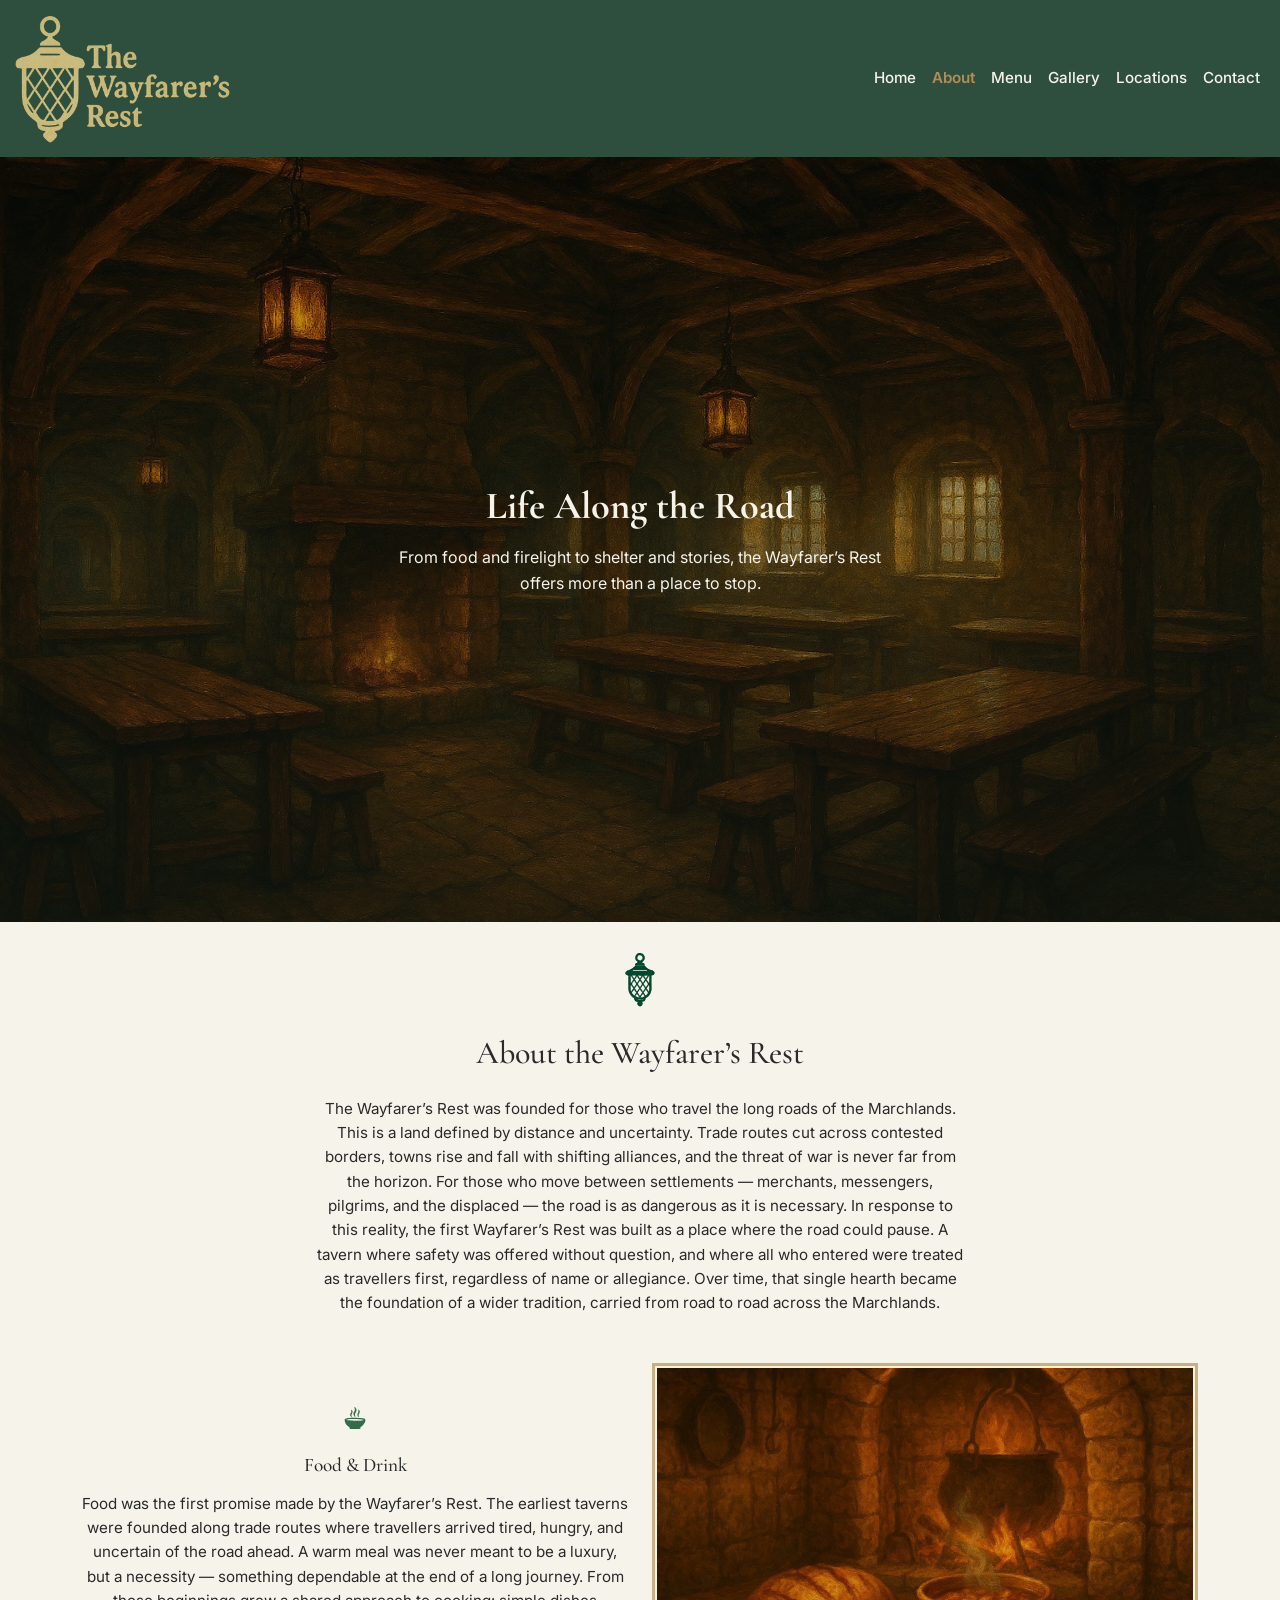
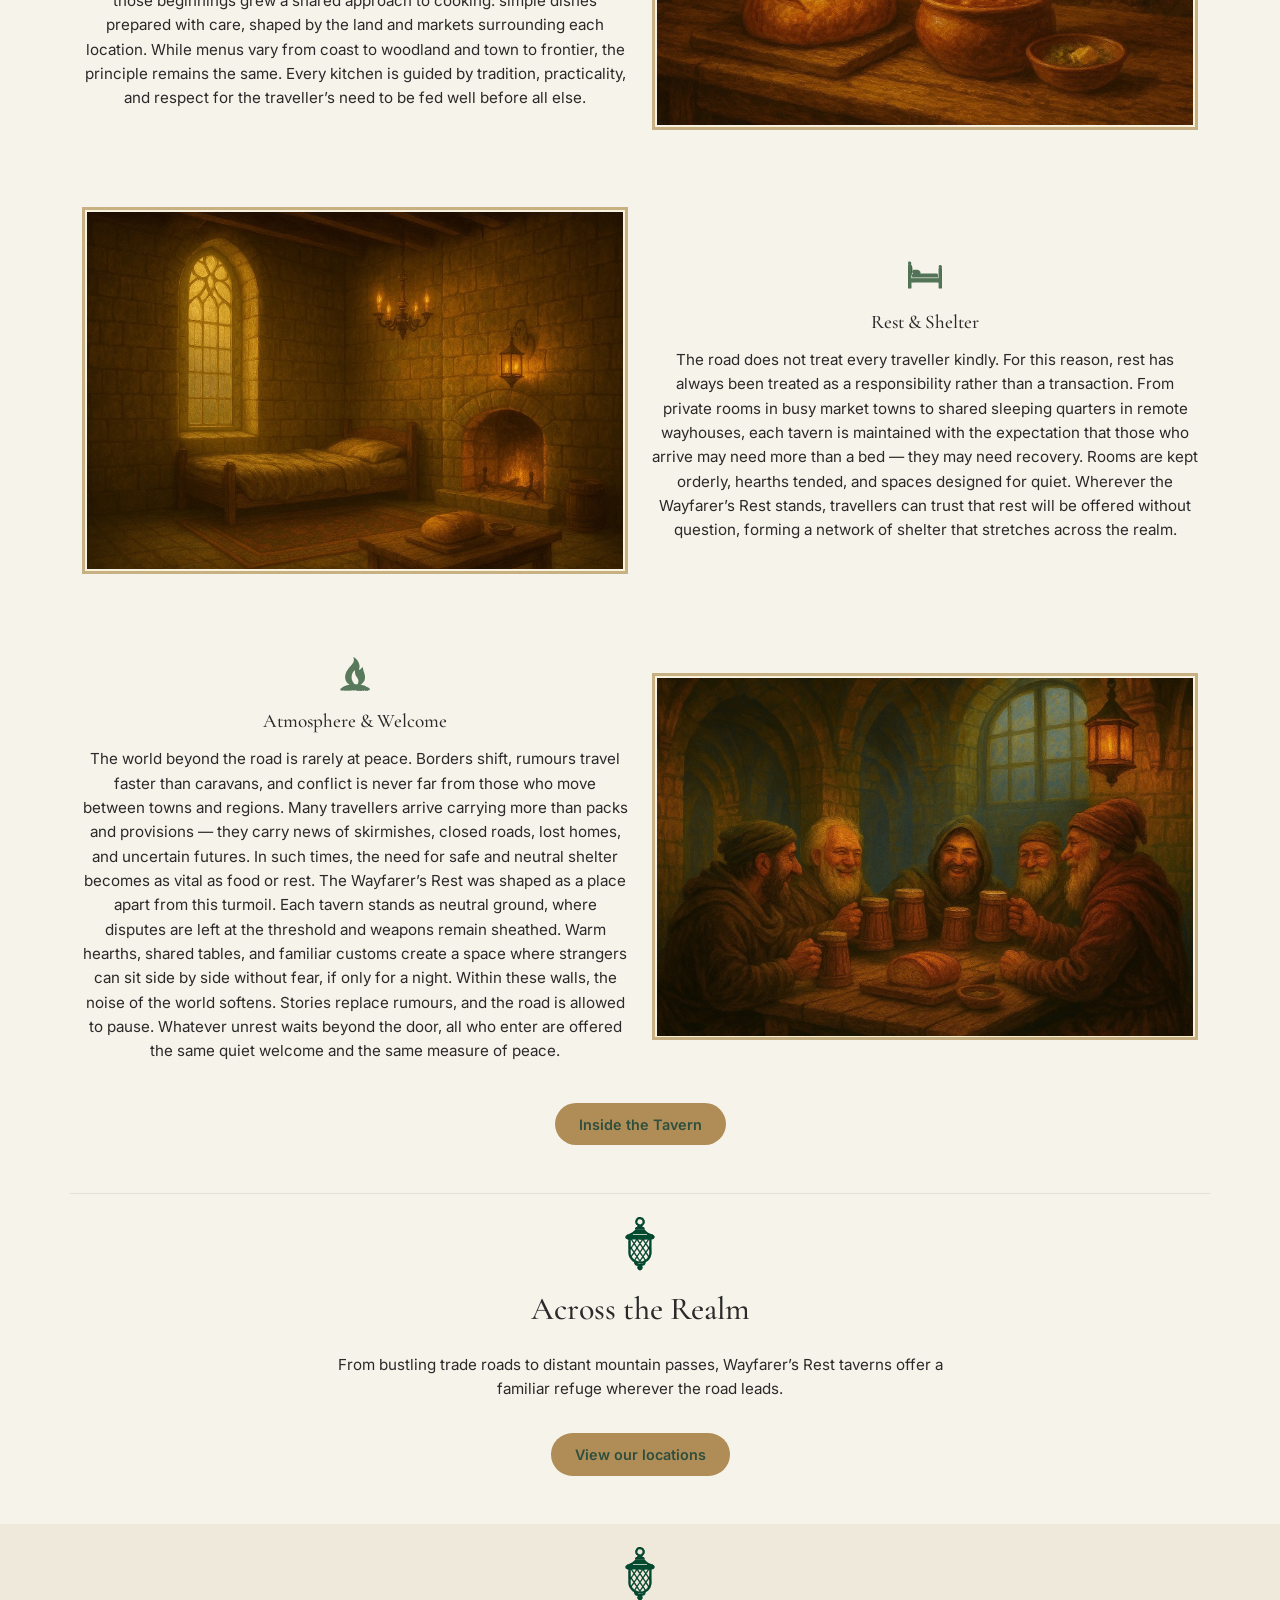
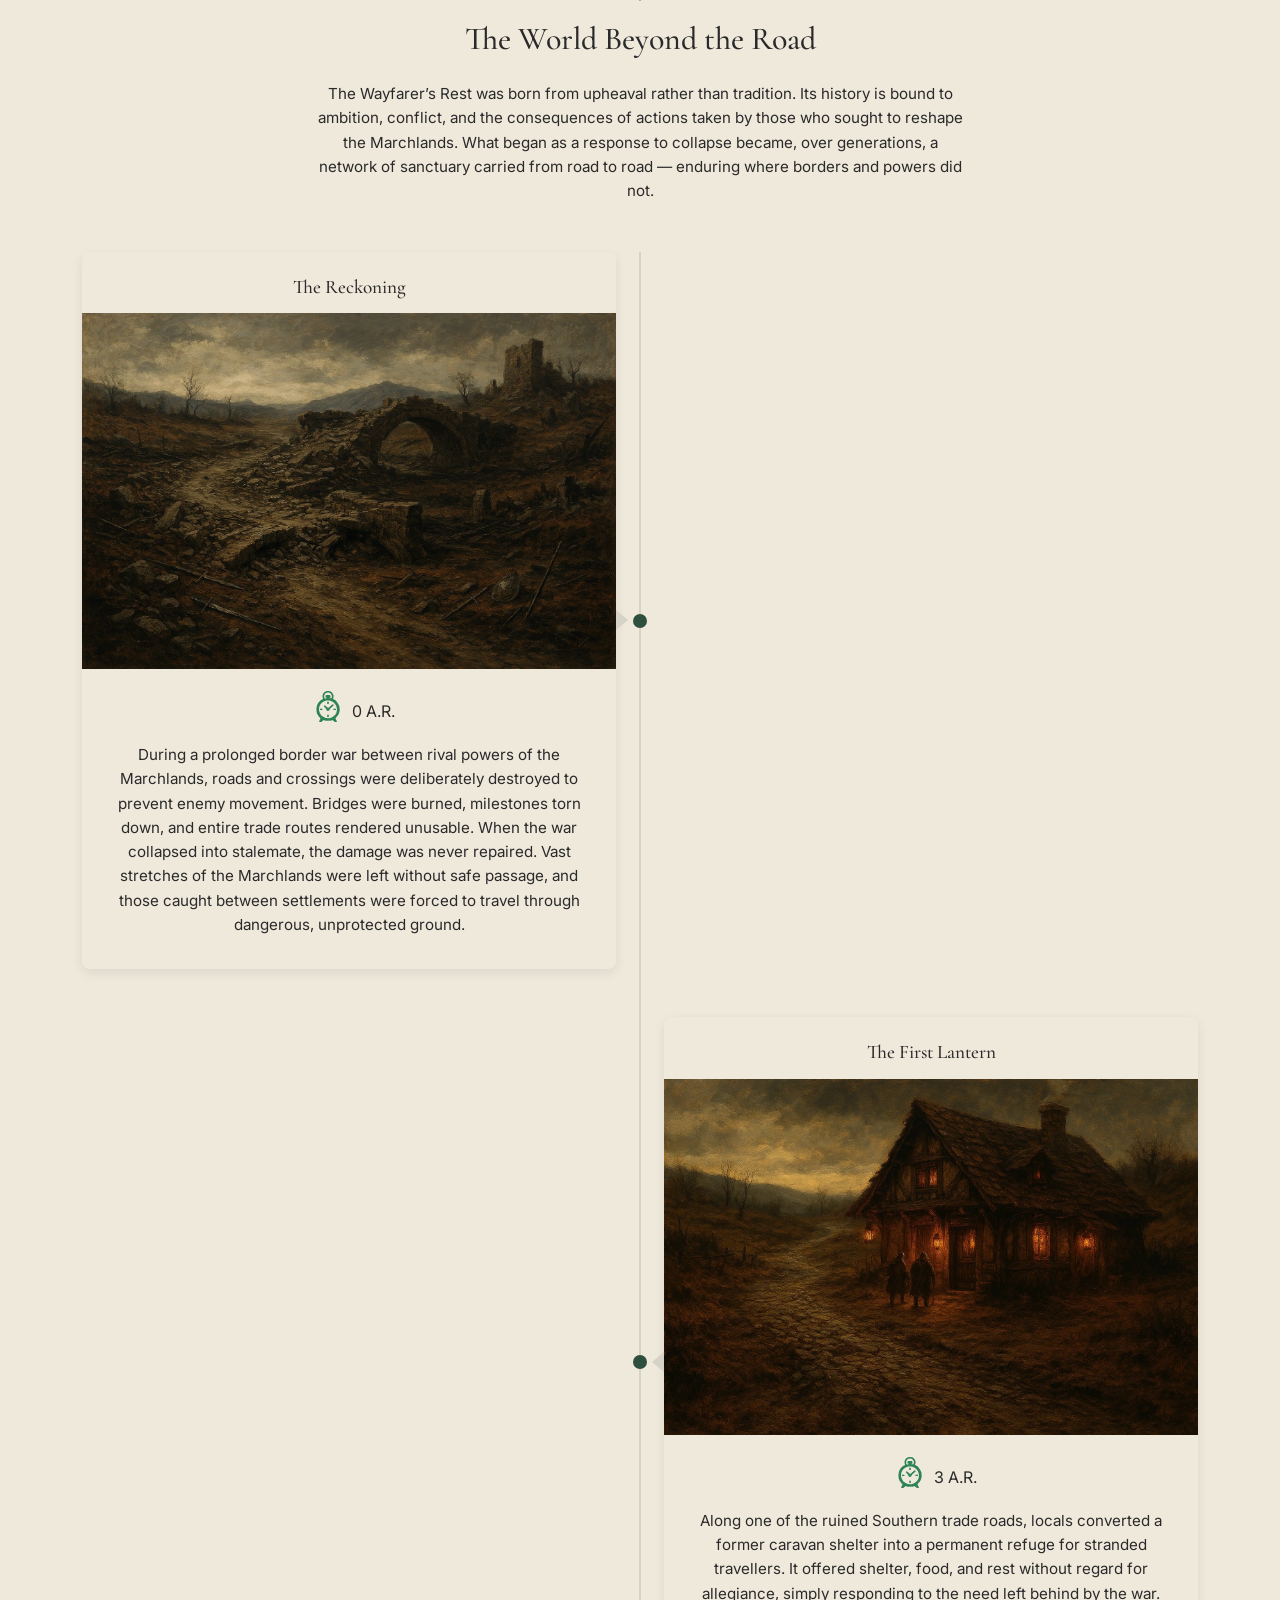
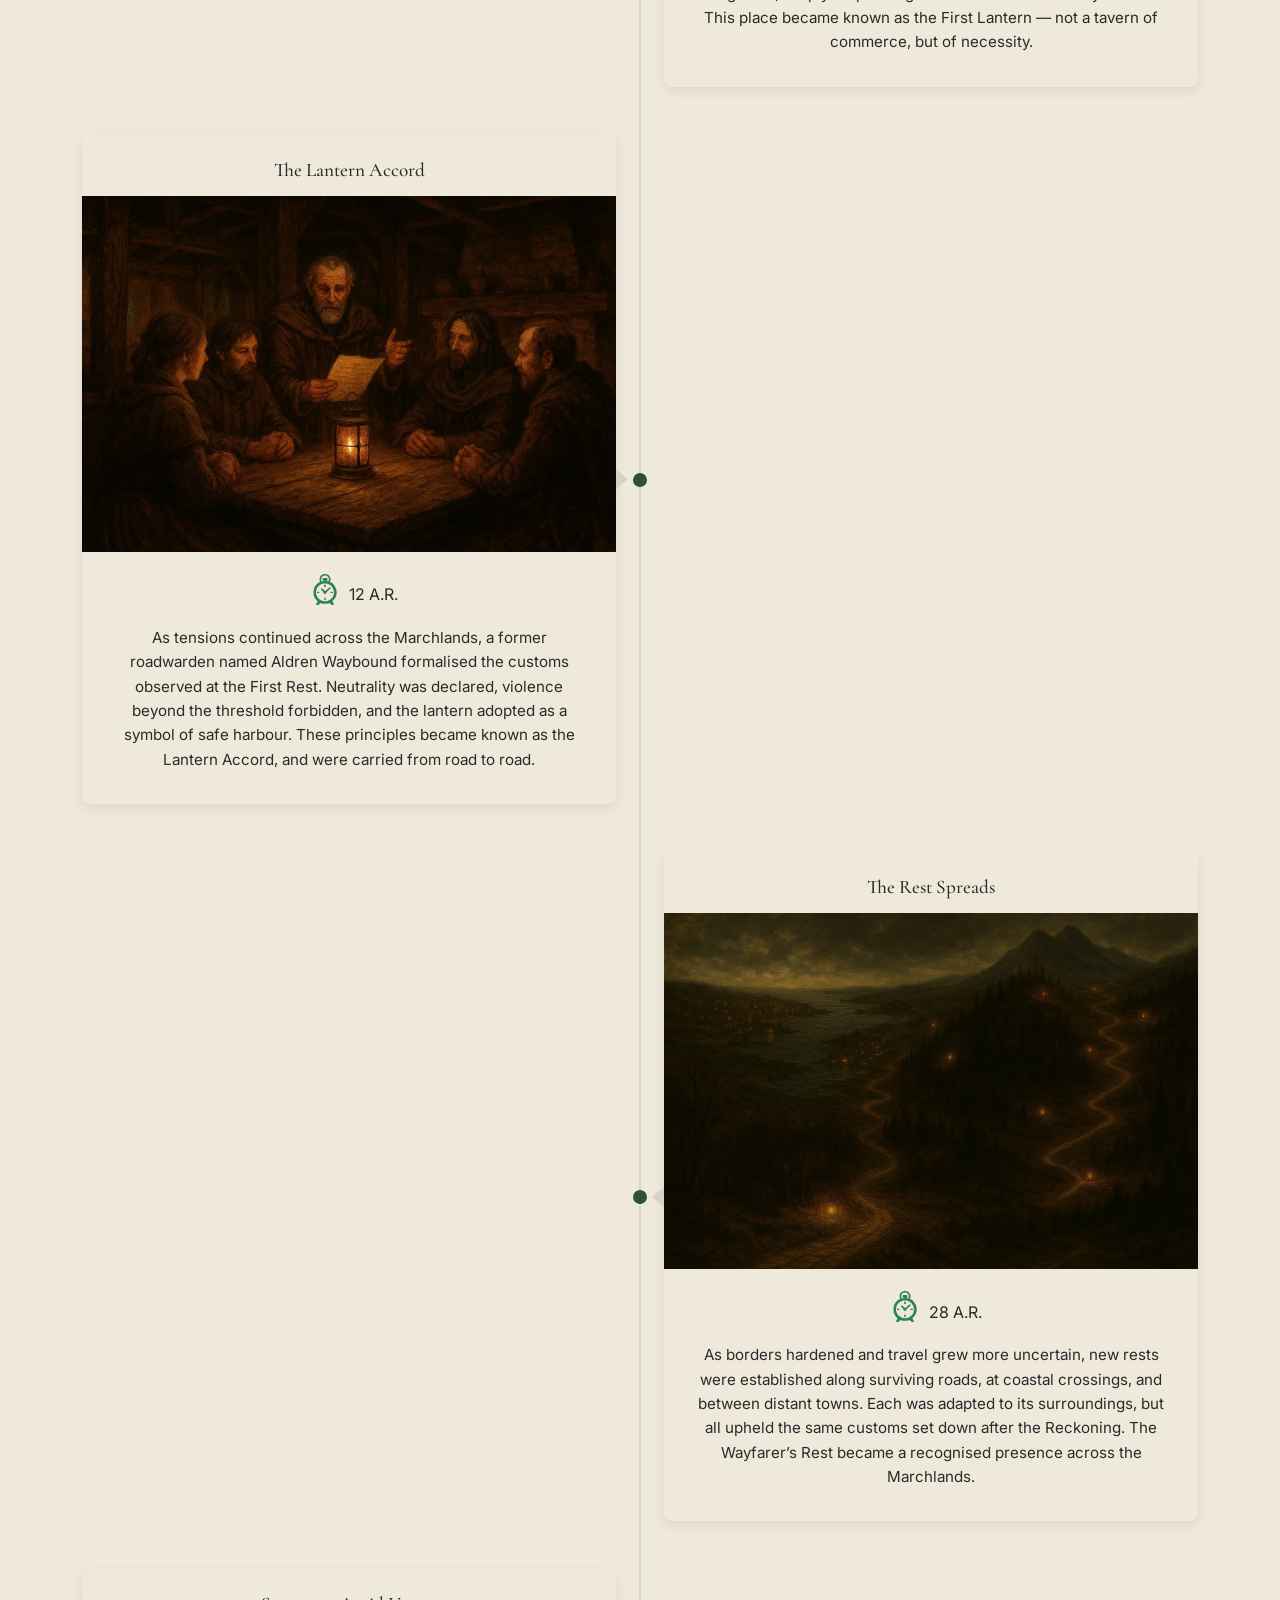
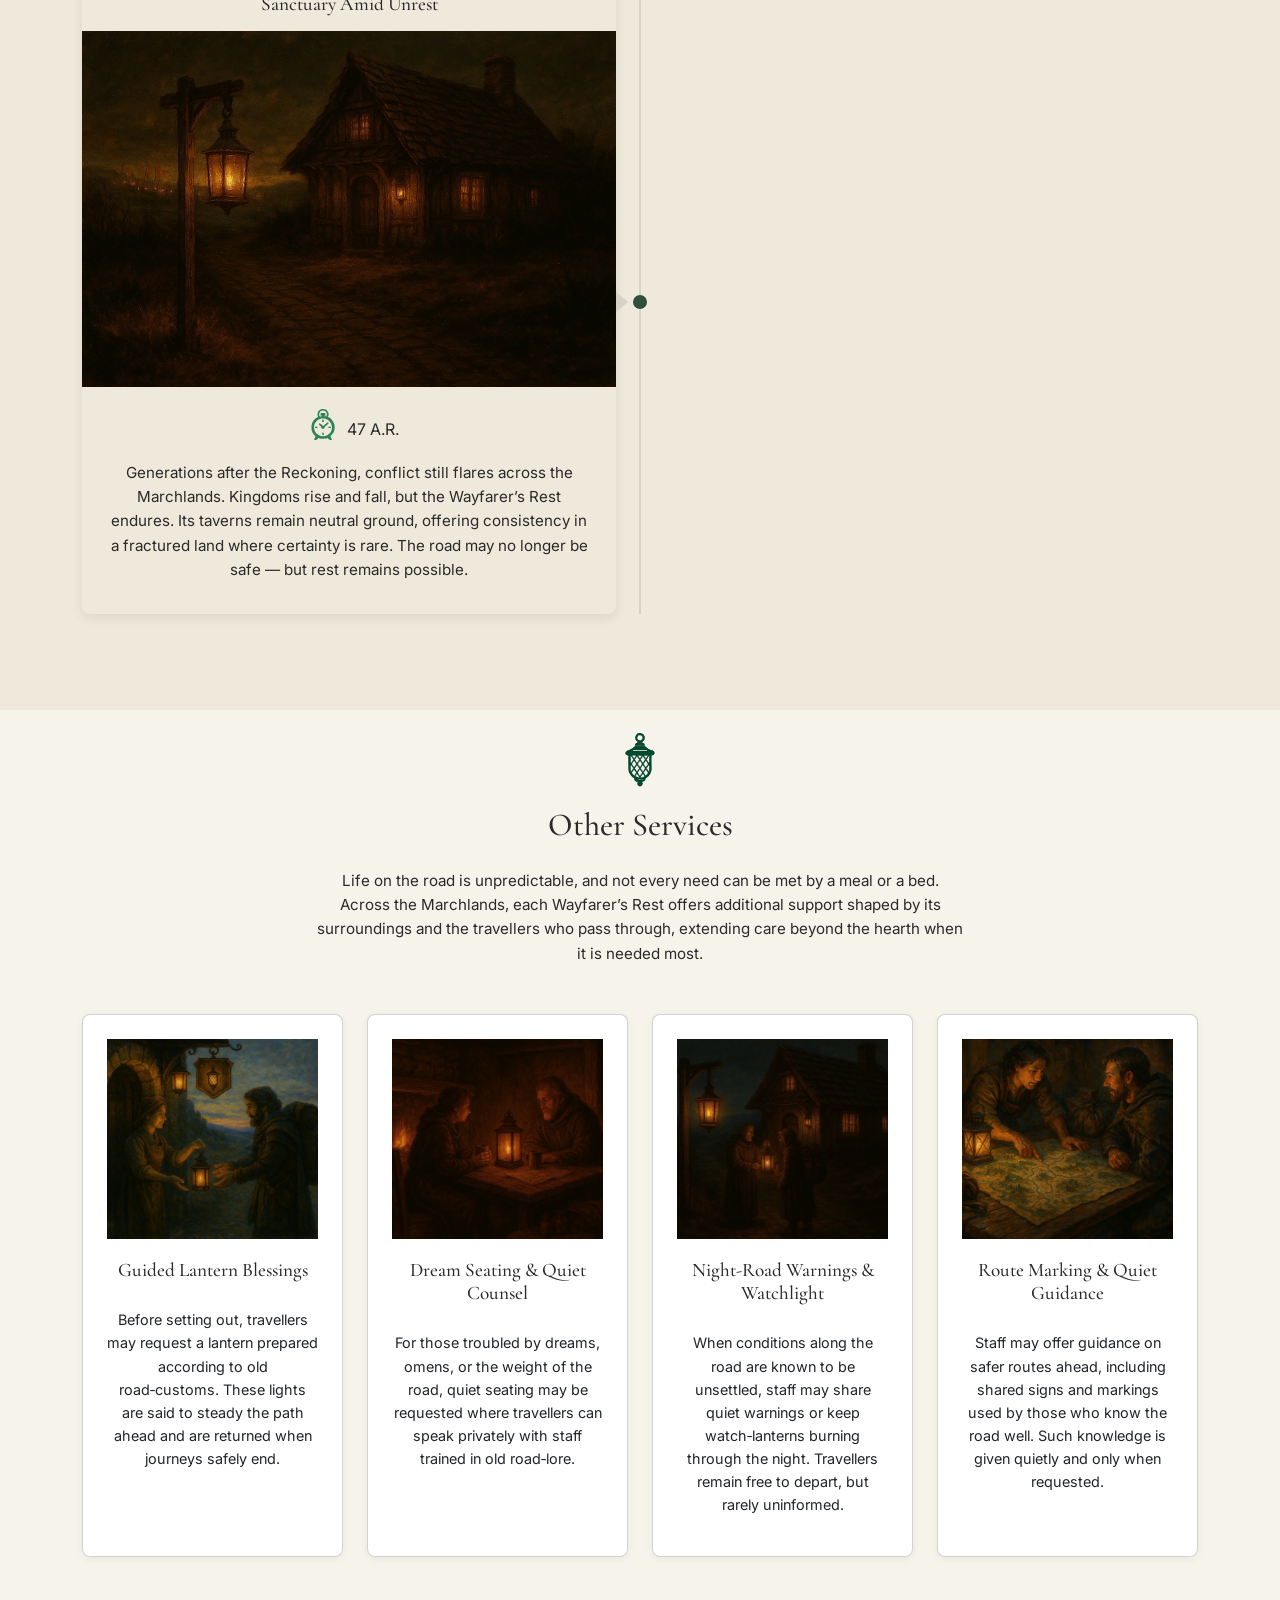
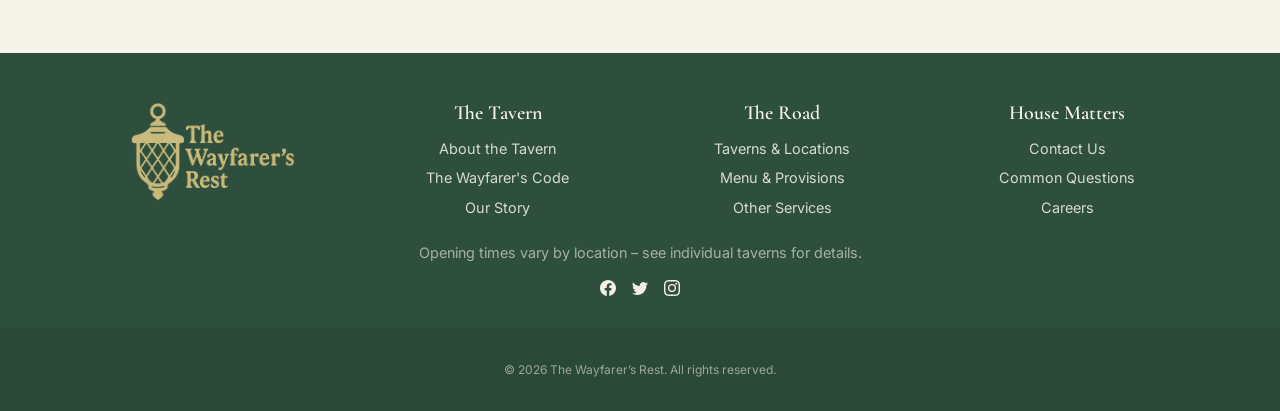
==== commit 80660051: "About Page Hero Image Format Changed Back To WebP" ====
--- a/about.html
+++ b/about.html
@@ -65,7 +65,7 @@
         <!-- About Hero -->
         <section class="about-hero hero-height">
             <div class="about-hero-image">
-                <img src="assets/images/jpg/about-page-hero.jpg"
+                <img src="assets/images/webP/about-page-hero.webp"
                     alt="Warmly lit tavern interior with wooden tables, benches, hanging lanterns, and a stone fireplace.">
                 <div class="about-hero-content">
                     <h1 class="reveal">Life Along the Road</h1>
--- a/assets/css/style.css
+++ b/assets/css/style.css
@@ -1930,7 +1930,7 @@
 /* Mobile adjustments for popup positioning */
 @media (max-width: 576px) {
     .tavern-popup {
-        left: 20% !important;
+        left: 15% !important;
         /* JS-safe override to keep popup visible */
         transform: translateX(-50%);
     }
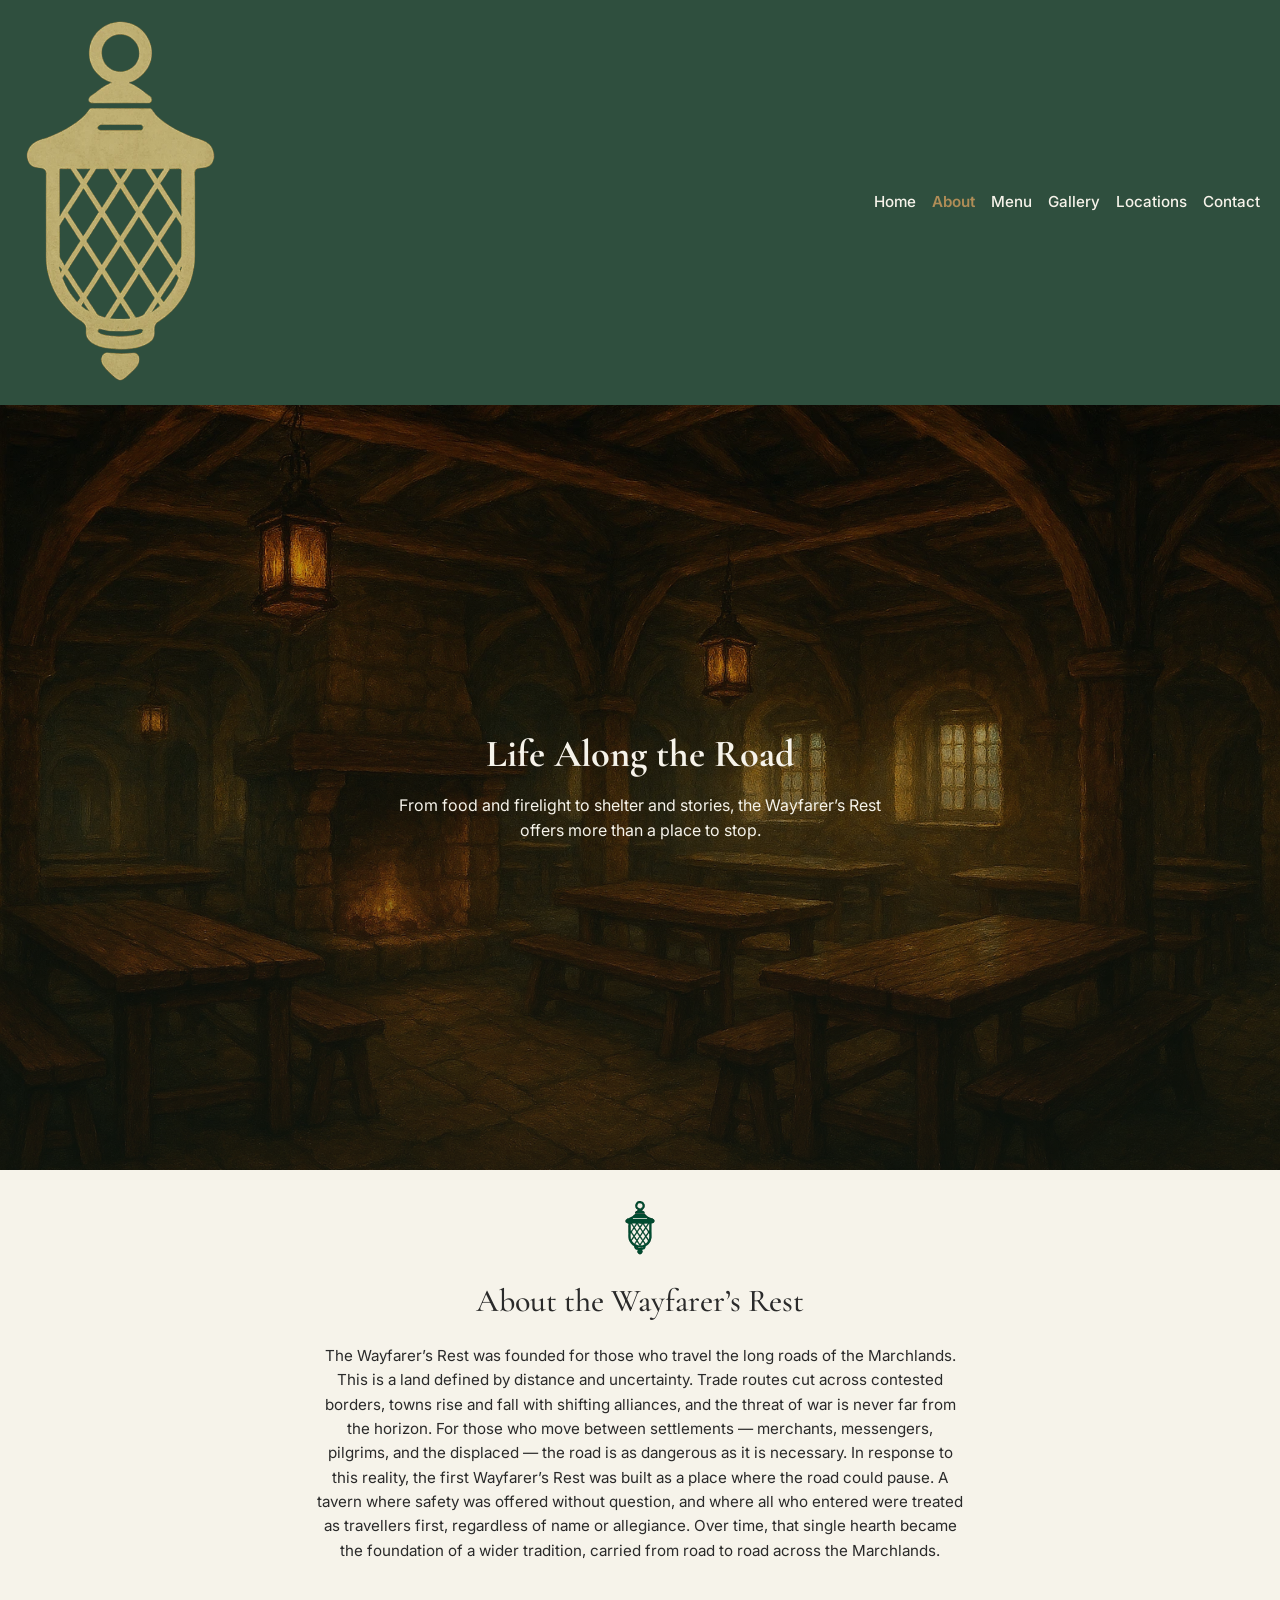
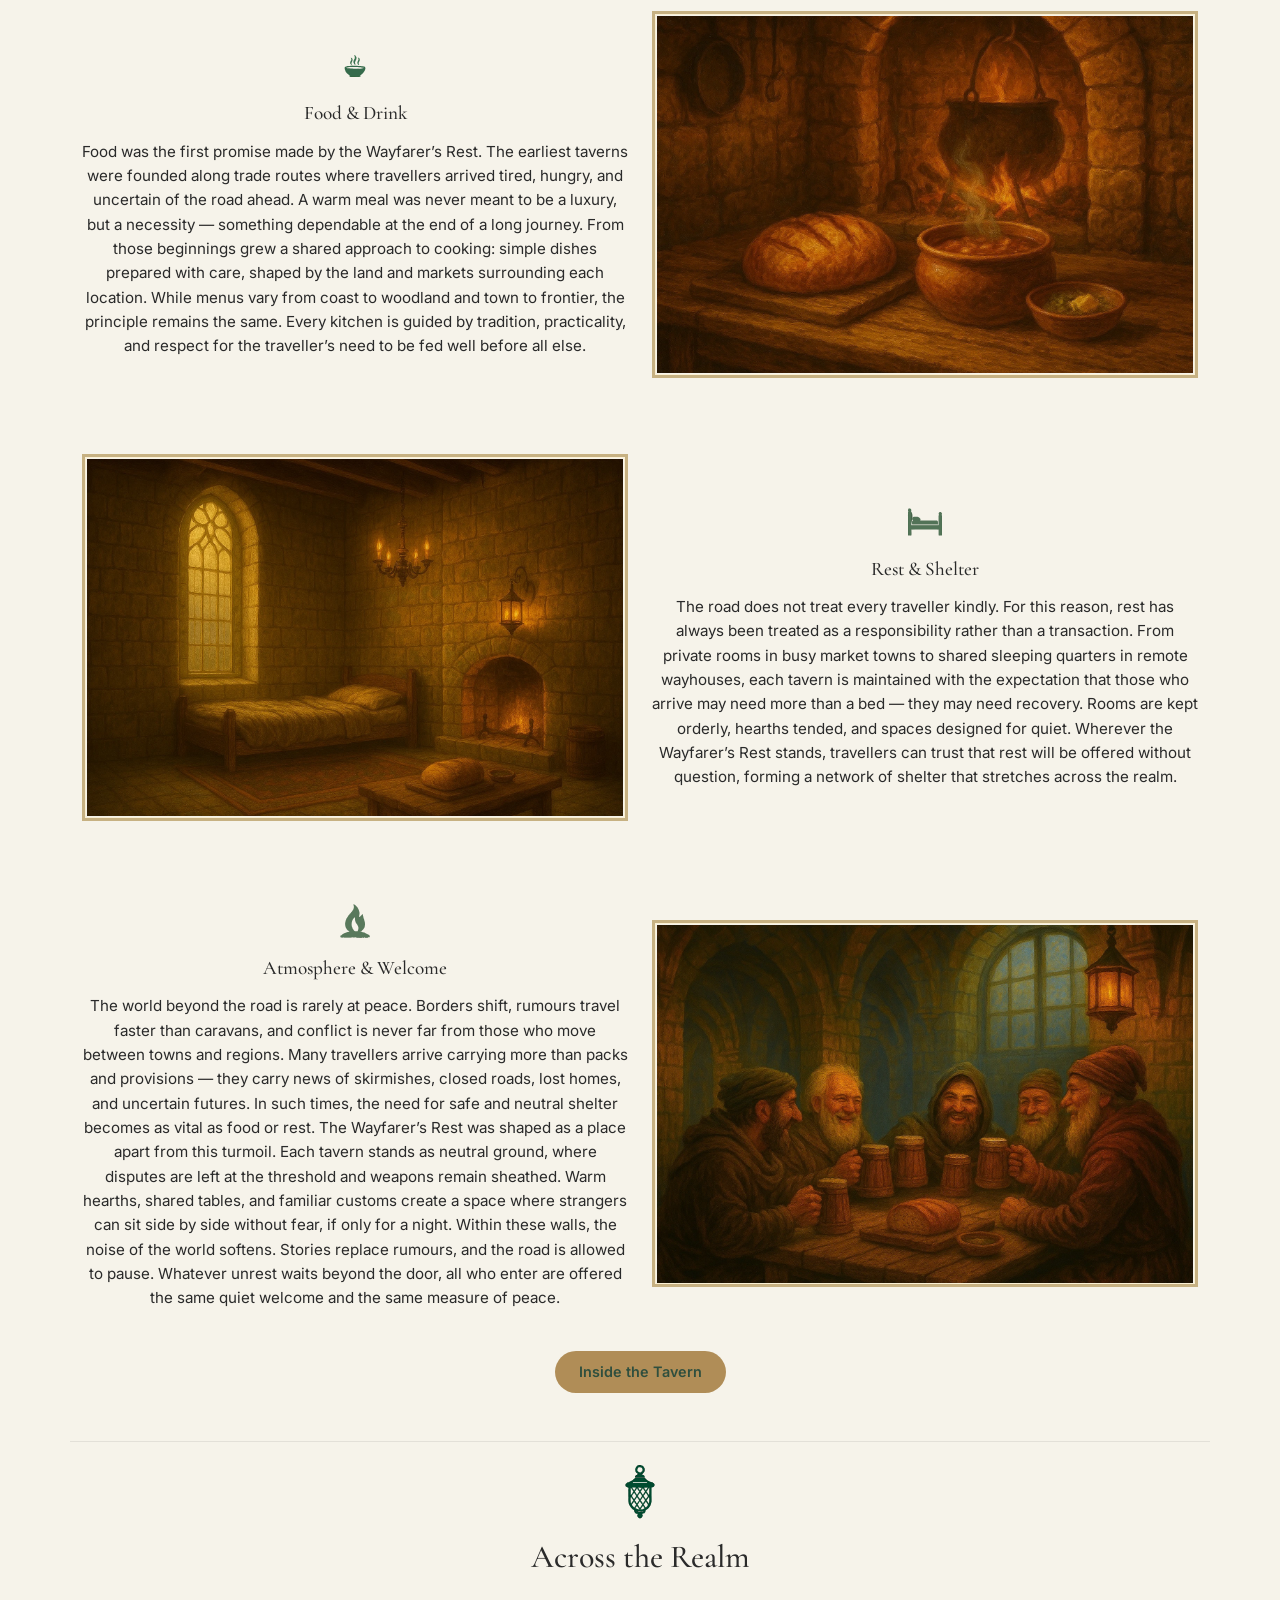
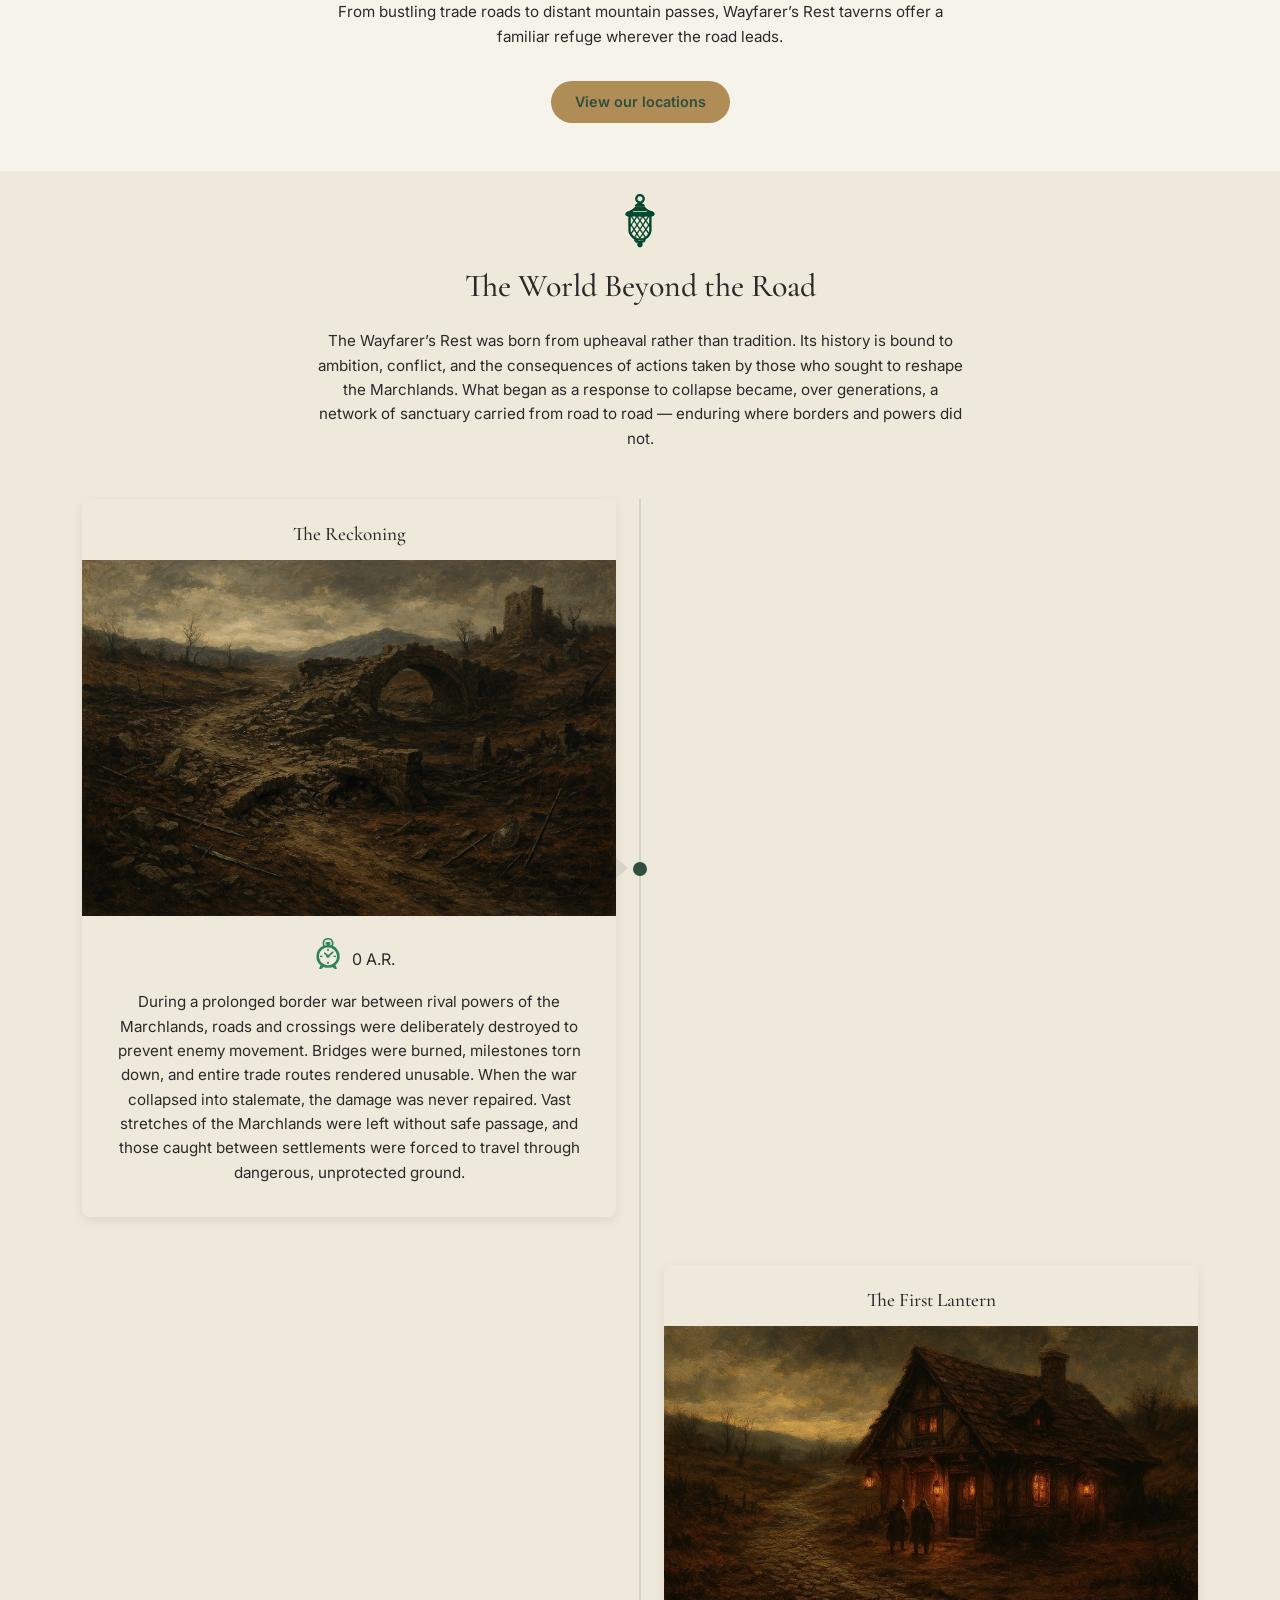
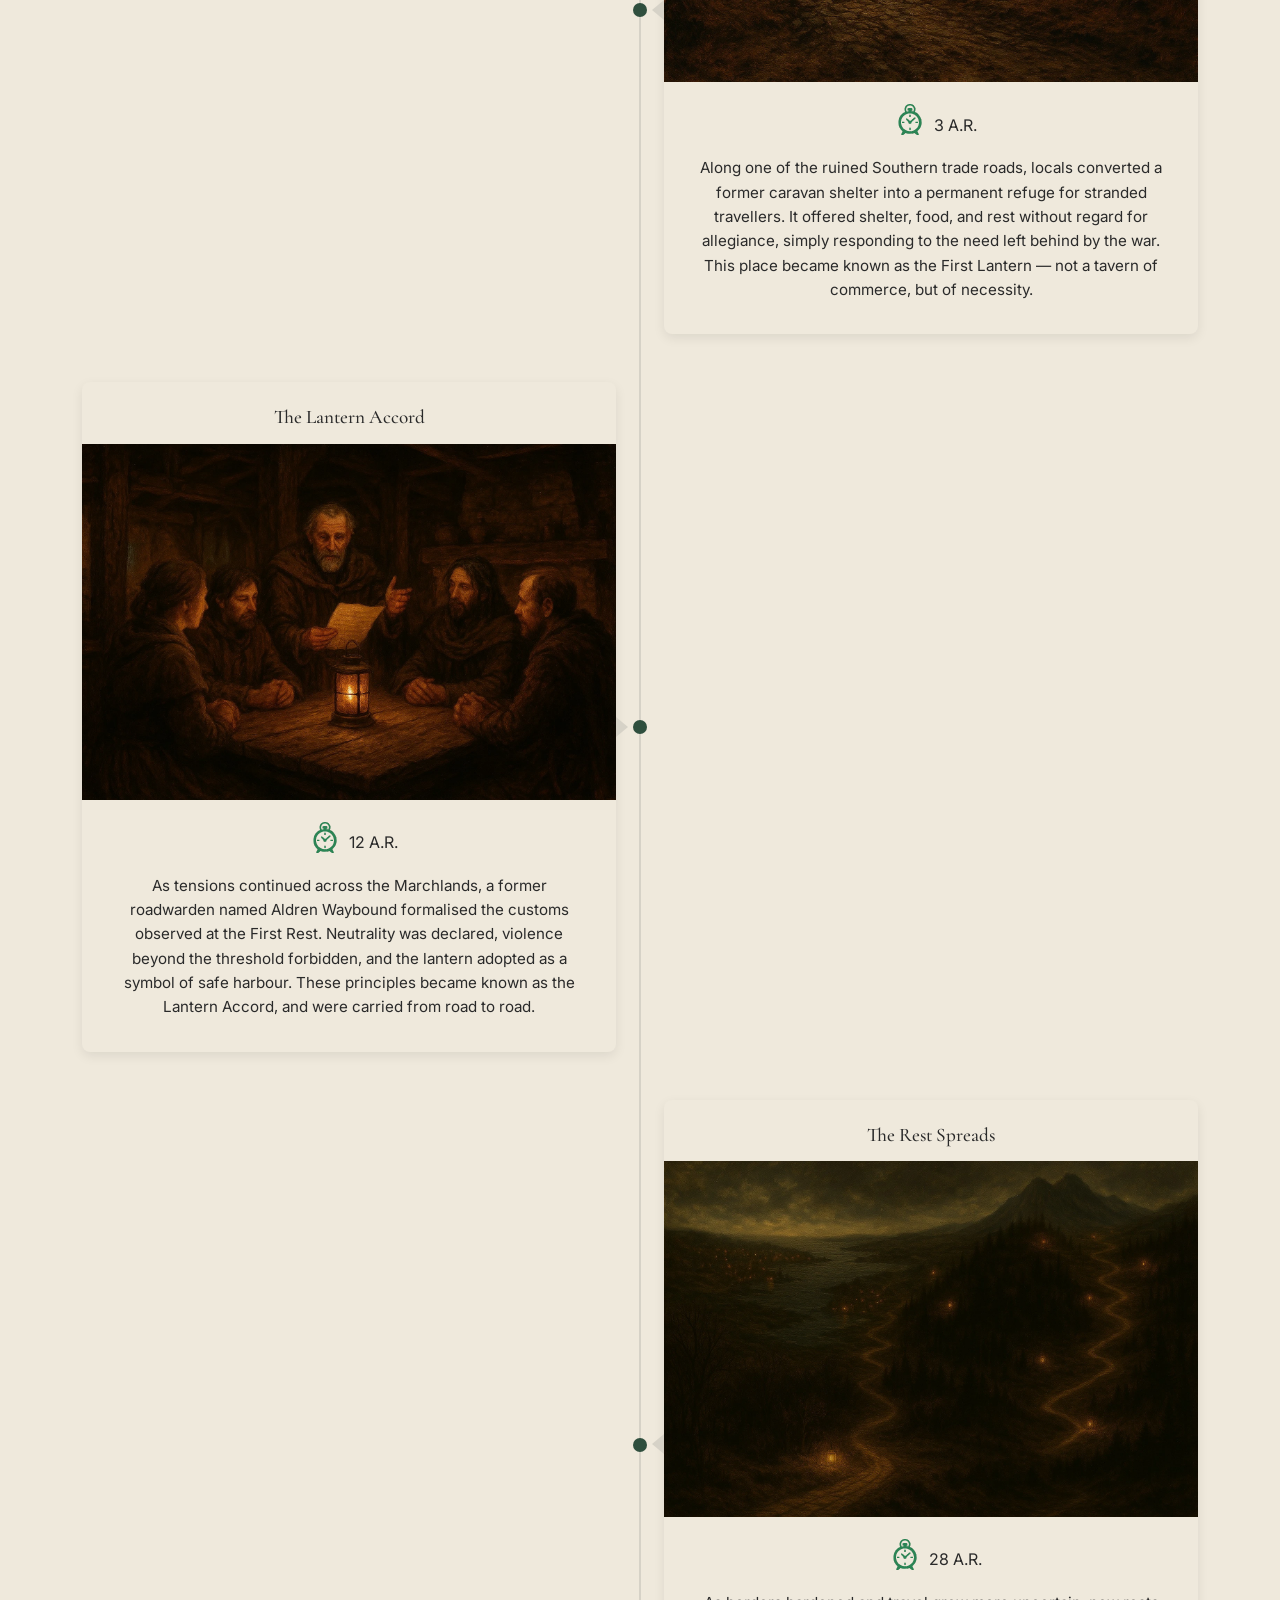
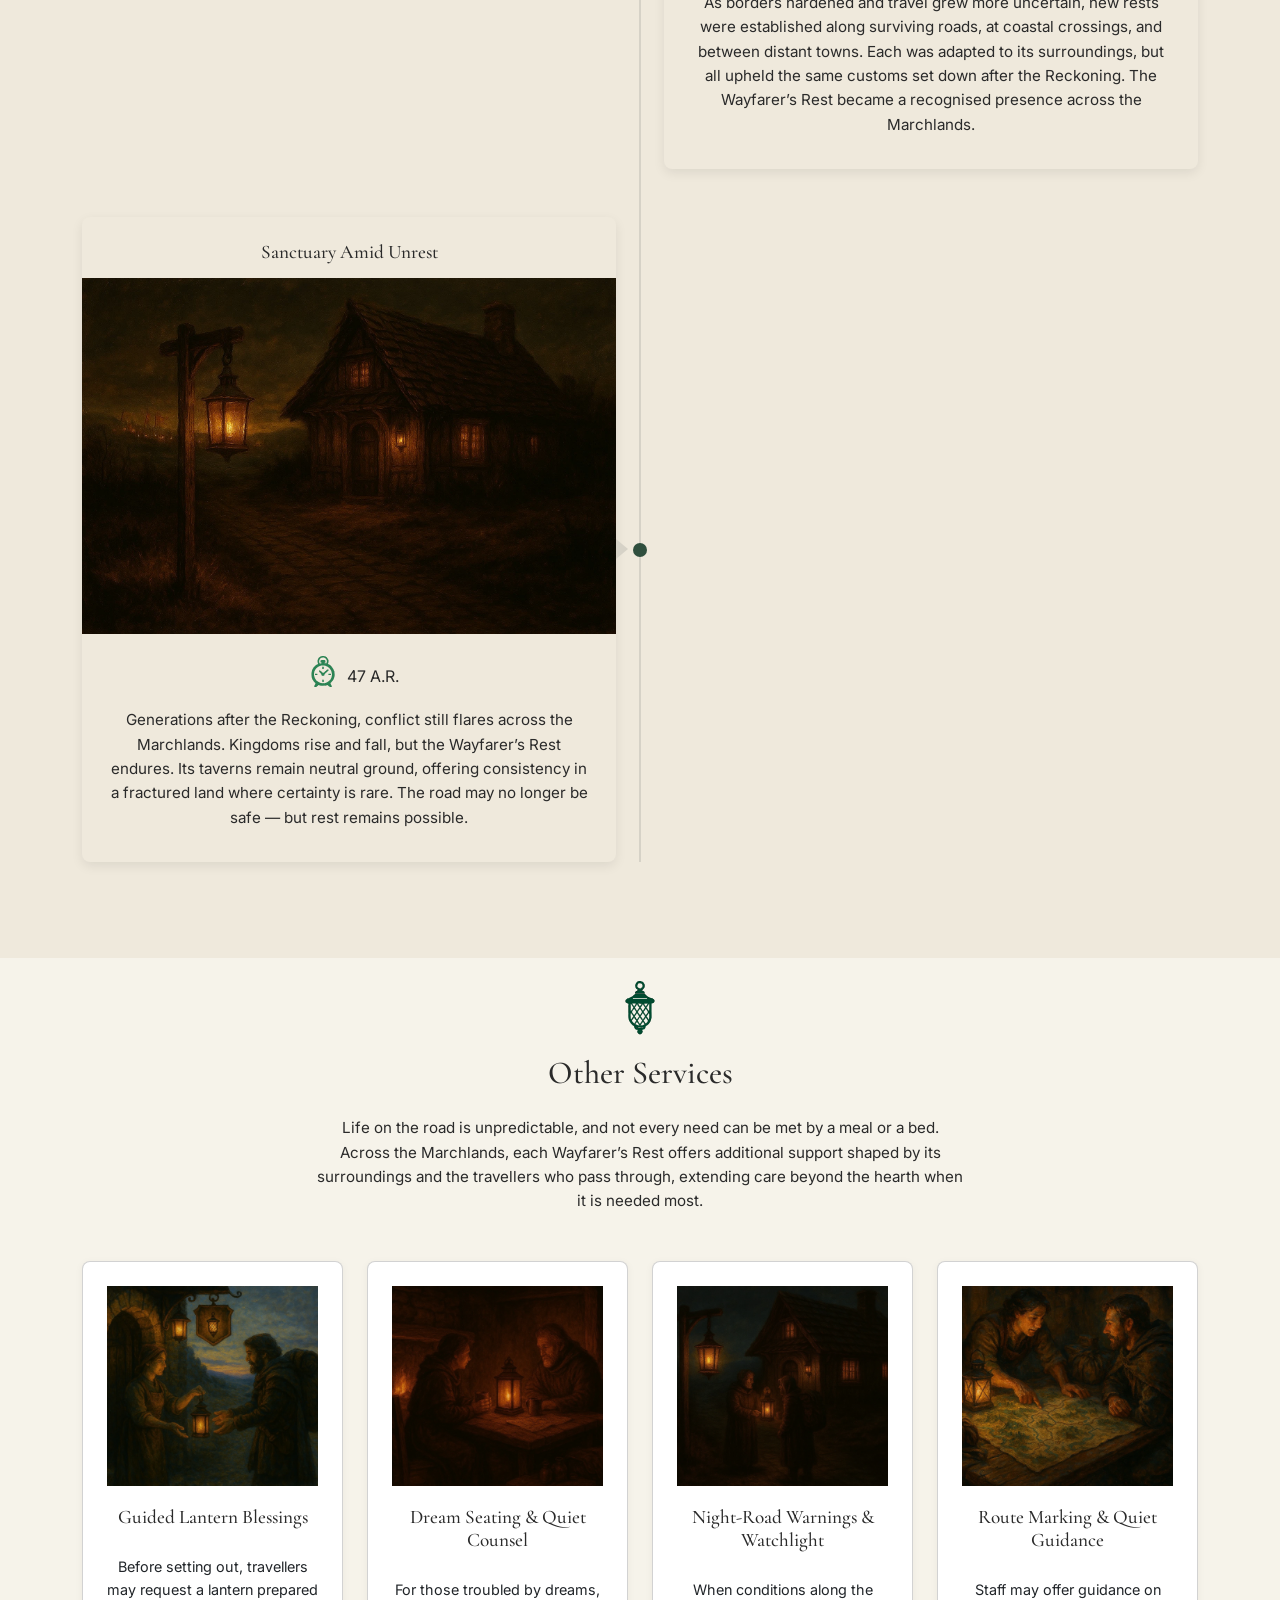
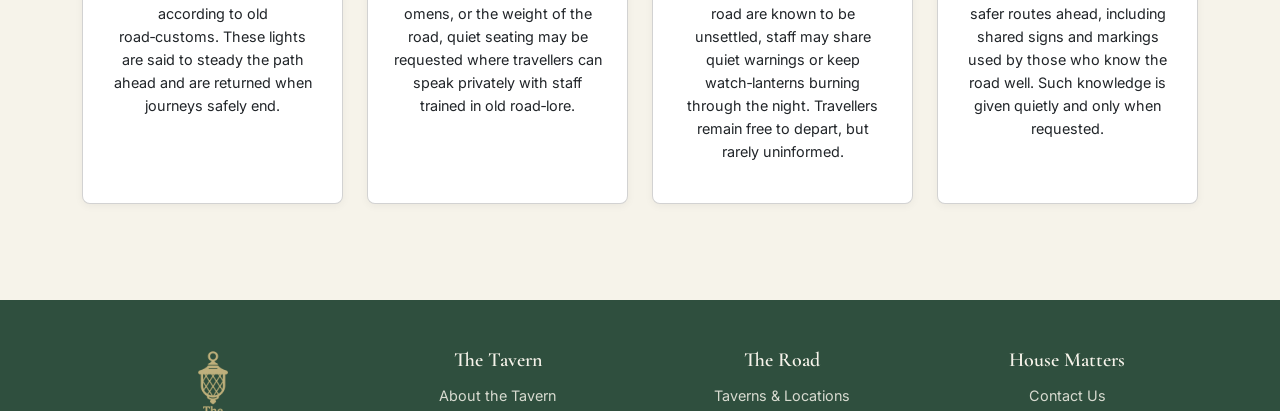
==== commit b5ff30e6: "All Files Formatted" ====
--- a/about.html
+++ b/about.html
@@ -27,7 +27,8 @@
                 <a class="navbar-brand" href="index.html">
                     <picture>
                         <!--Anything above 576px (mobile portrait) displays full logo-->
-                        <source media="(min-width: 576px)" srcset="assets/images/webP/logo-wayfarers-rest-parchment.webp">
+                        <source media="(min-width: 576px)"
+                            srcset="assets/images/webP/logo-wayfarers-rest-parchment.webp">
                         <img src="assets/images/webP/icon-lantern-parchment.webp" alt="The Wayfarer’s Rest logo">
                     </picture>
                 </a>
@@ -429,7 +430,8 @@
                 <div class="footer-logo col-12 col-lg-3 mb-4 mb-lg-0">
                     <a href="index.html">
                         <picture>
-                            <source media="(min-width: 992px)" srcset="assets/images/webP/logo-wayfarers-rest-parchment.webp">
+                            <source media="(min-width: 992px)"
+                                srcset="assets/images/webP/logo-wayfarers-rest-parchment.webp">
                             <img src="assets/images/webP/logo-wayfarers-rest-footer-stacked.webp"
                                 alt="The Wayfarer’s Rest logo">
                         </picture>
--- a/assets/css/style.css
+++ b/assets/css/style.css
@@ -1739,9 +1739,8 @@
 }
 
 /* Hover and active state (JS toggles .active) */
-.map-dot:hover,
 .map-dot.active {
-    transform: translate(-50%, -50%) scale(1.3);
+    transform: translate(-50%, -50%) scale(1.3) !important;
     /* Emphasises selected dot */
     box-shadow: 0 0 0 3px var(--bg-section);
     /* Stronger halo */
@@ -1788,8 +1787,8 @@
 }
 
 .t2 {
-    top: 41%;
-    left: 47%;
+    top: 40%;
+    left: 49%;
 }
 
 .t3 {
@@ -1842,7 +1841,7 @@
 
 .t12 {
     top: 60%;
-    left: 48%;
+    left: 49%;
 }
 
 /* Edge of the World */
@@ -1930,7 +1929,7 @@
 /* Mobile adjustments for popup positioning */
 @media (max-width: 576px) {
     .tavern-popup {
-        left: 15% !important;
+        left: 5% !important;
         /* JS-safe override to keep popup visible */
         transform: translateX(-50%);
     }
@@ -1946,6 +1945,12 @@
     .map-dot {
         width: 5px;
         height: 12px;
+    }
+}
+
+@media (max-width: 992px) {
+    .tavern-popup {
+        width: 48vw;
     }
 }
 
@@ -2203,8 +2208,7 @@
 
 .reveal.visible,
 .reveal-sub.visible,
-.tablet-mobile-reveal.visible 
-{
+.tablet-mobile-reveal.visible {
     opacity: 1;
     transform: translateY(0);
 }
@@ -2264,10 +2268,15 @@
 }
 
 
-@media (max-width: 576px) {
+@media (max-height: 576px) {
     .tavern-popup {
-        width: 70vw;
+        left: 15% !important;
+        width: 85vw;
         max-width: 360px;
+    }
+
+    .tavern-popup p {
+        font-size: 0.5rem;
     }
 }
 
@@ -2309,4 +2318,21 @@
 .map-instruction {
     font-size: 0.9rem;
     color: var(--text-secondary);
+}
+
+
+
+@media (hover: hover) {
+    .map-dot:hover {
+        transform: translate(-50%, -50%) scale(1.3);
+        box-shadow: 0 0 0 3px var(--bg-section);
+    }
+}
+
+
+
+@media (max-width: 576px) {
+    .tavern-popup {
+        width: 85vw;
+    }
 }
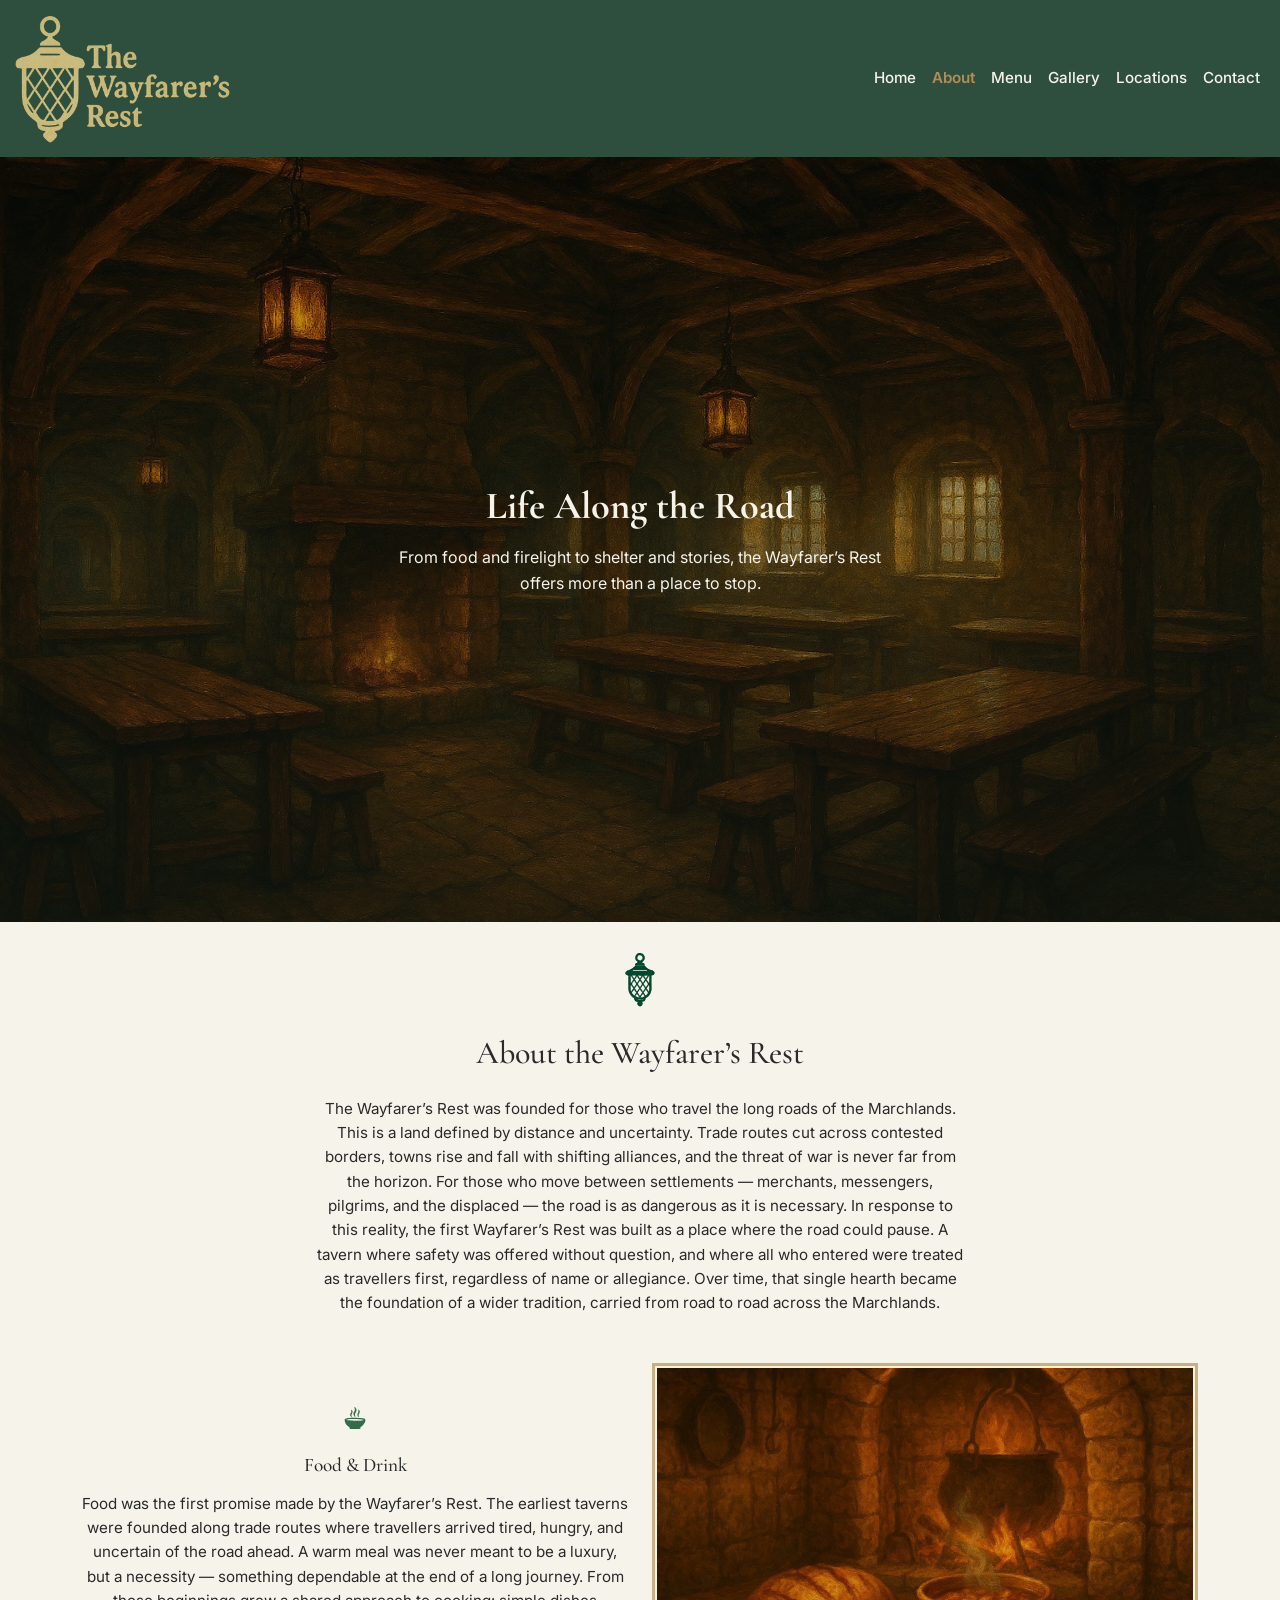
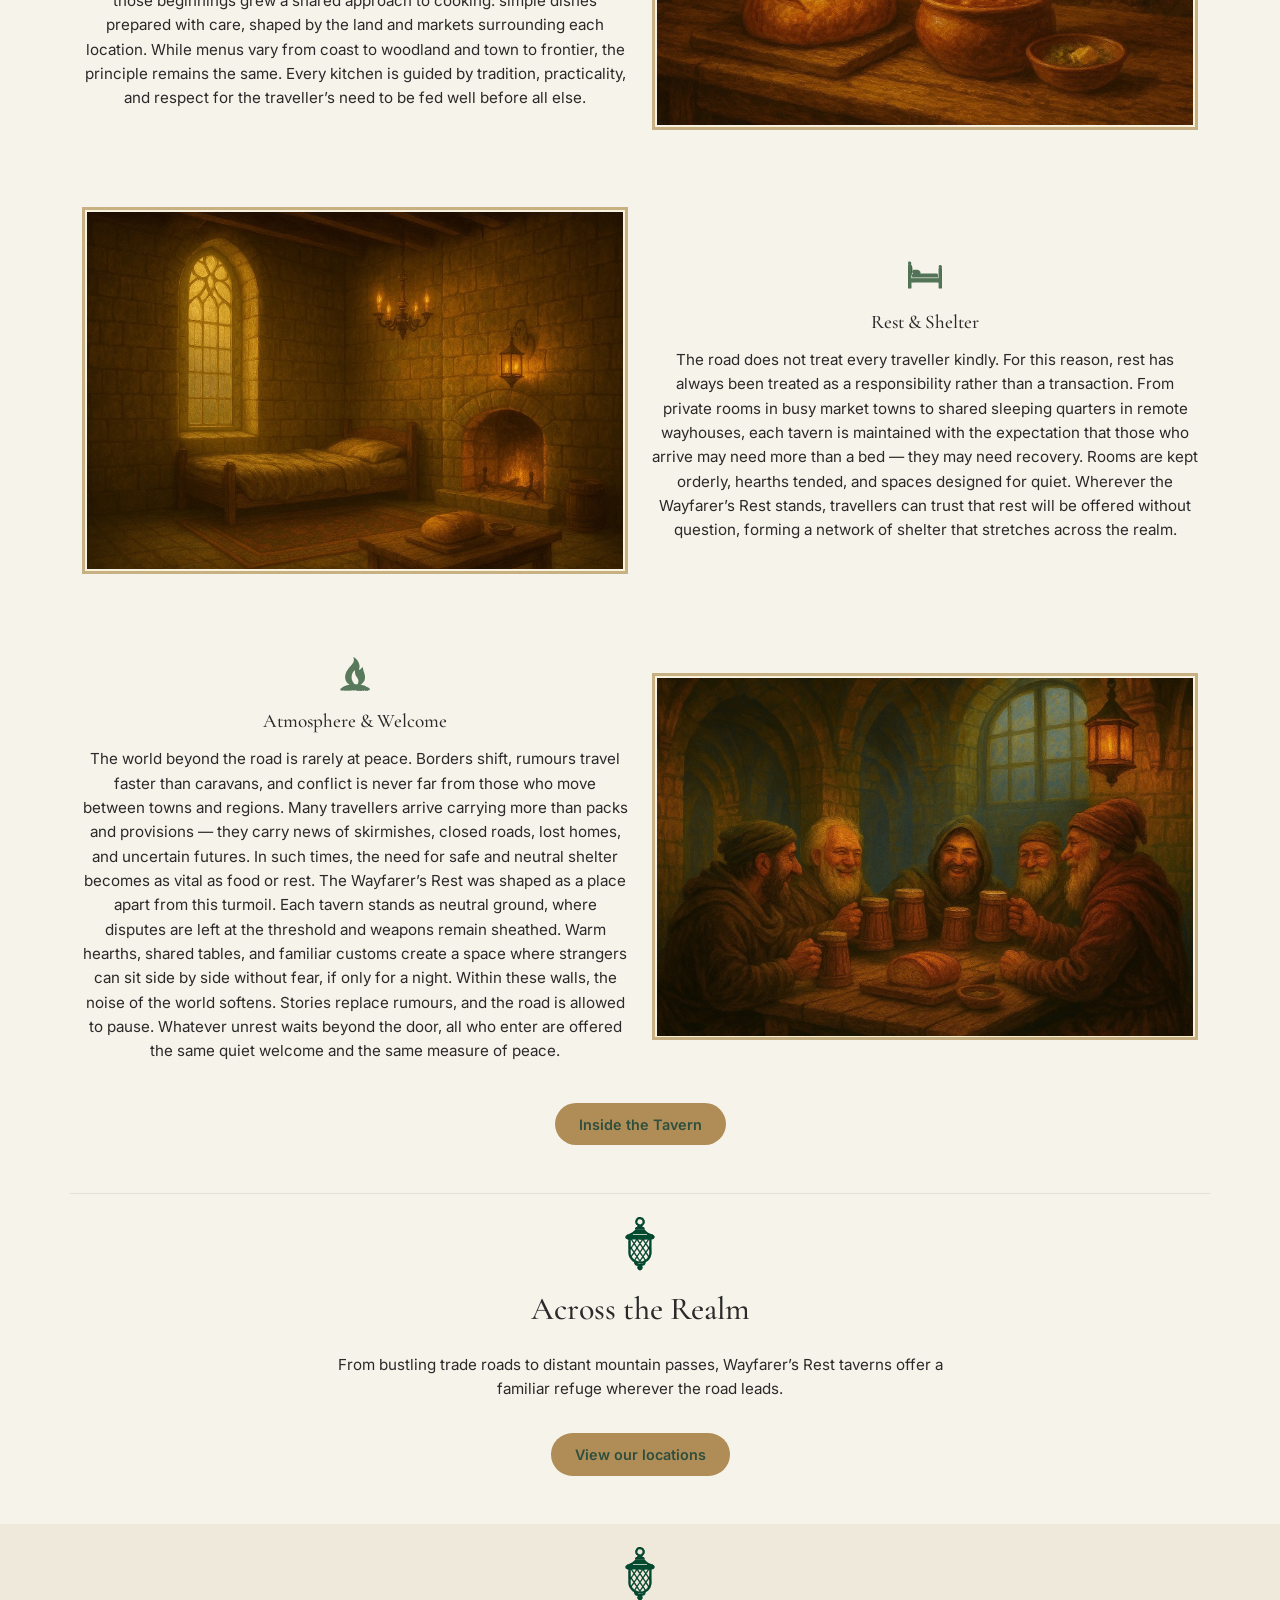
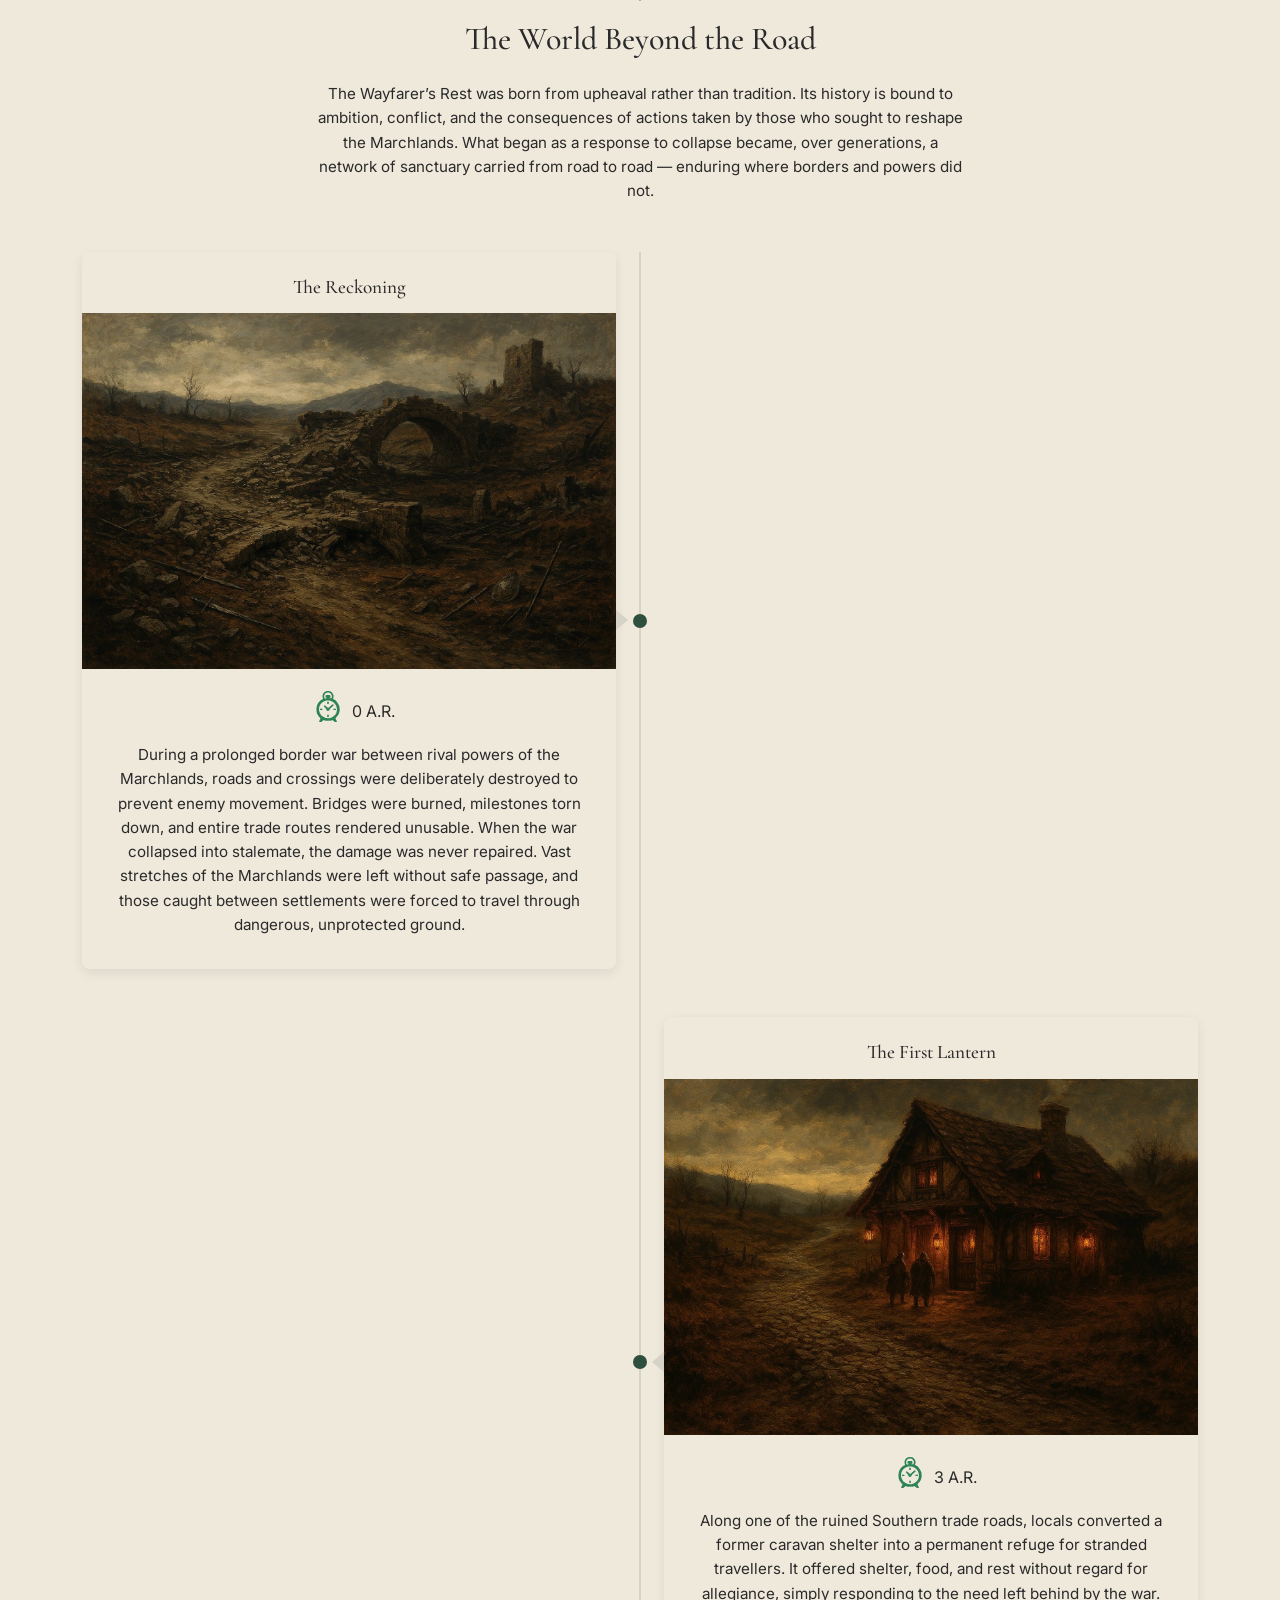
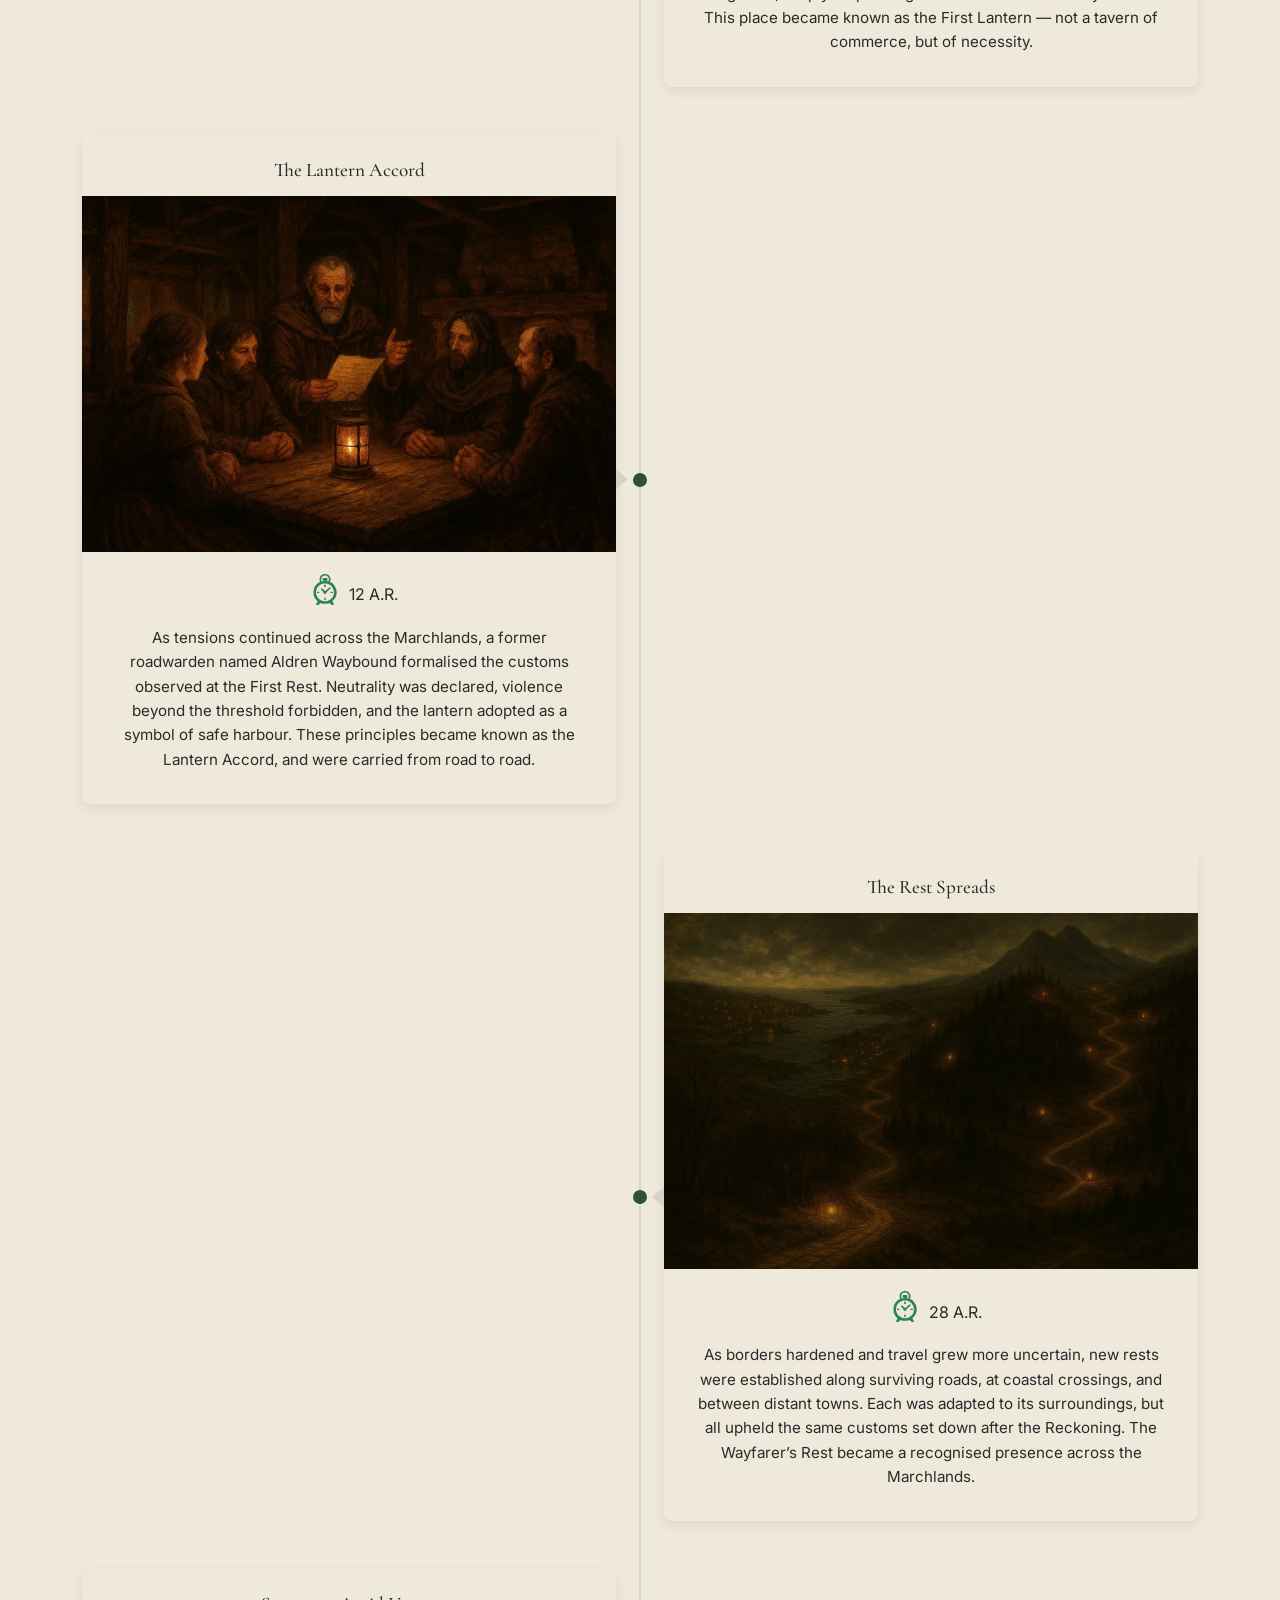
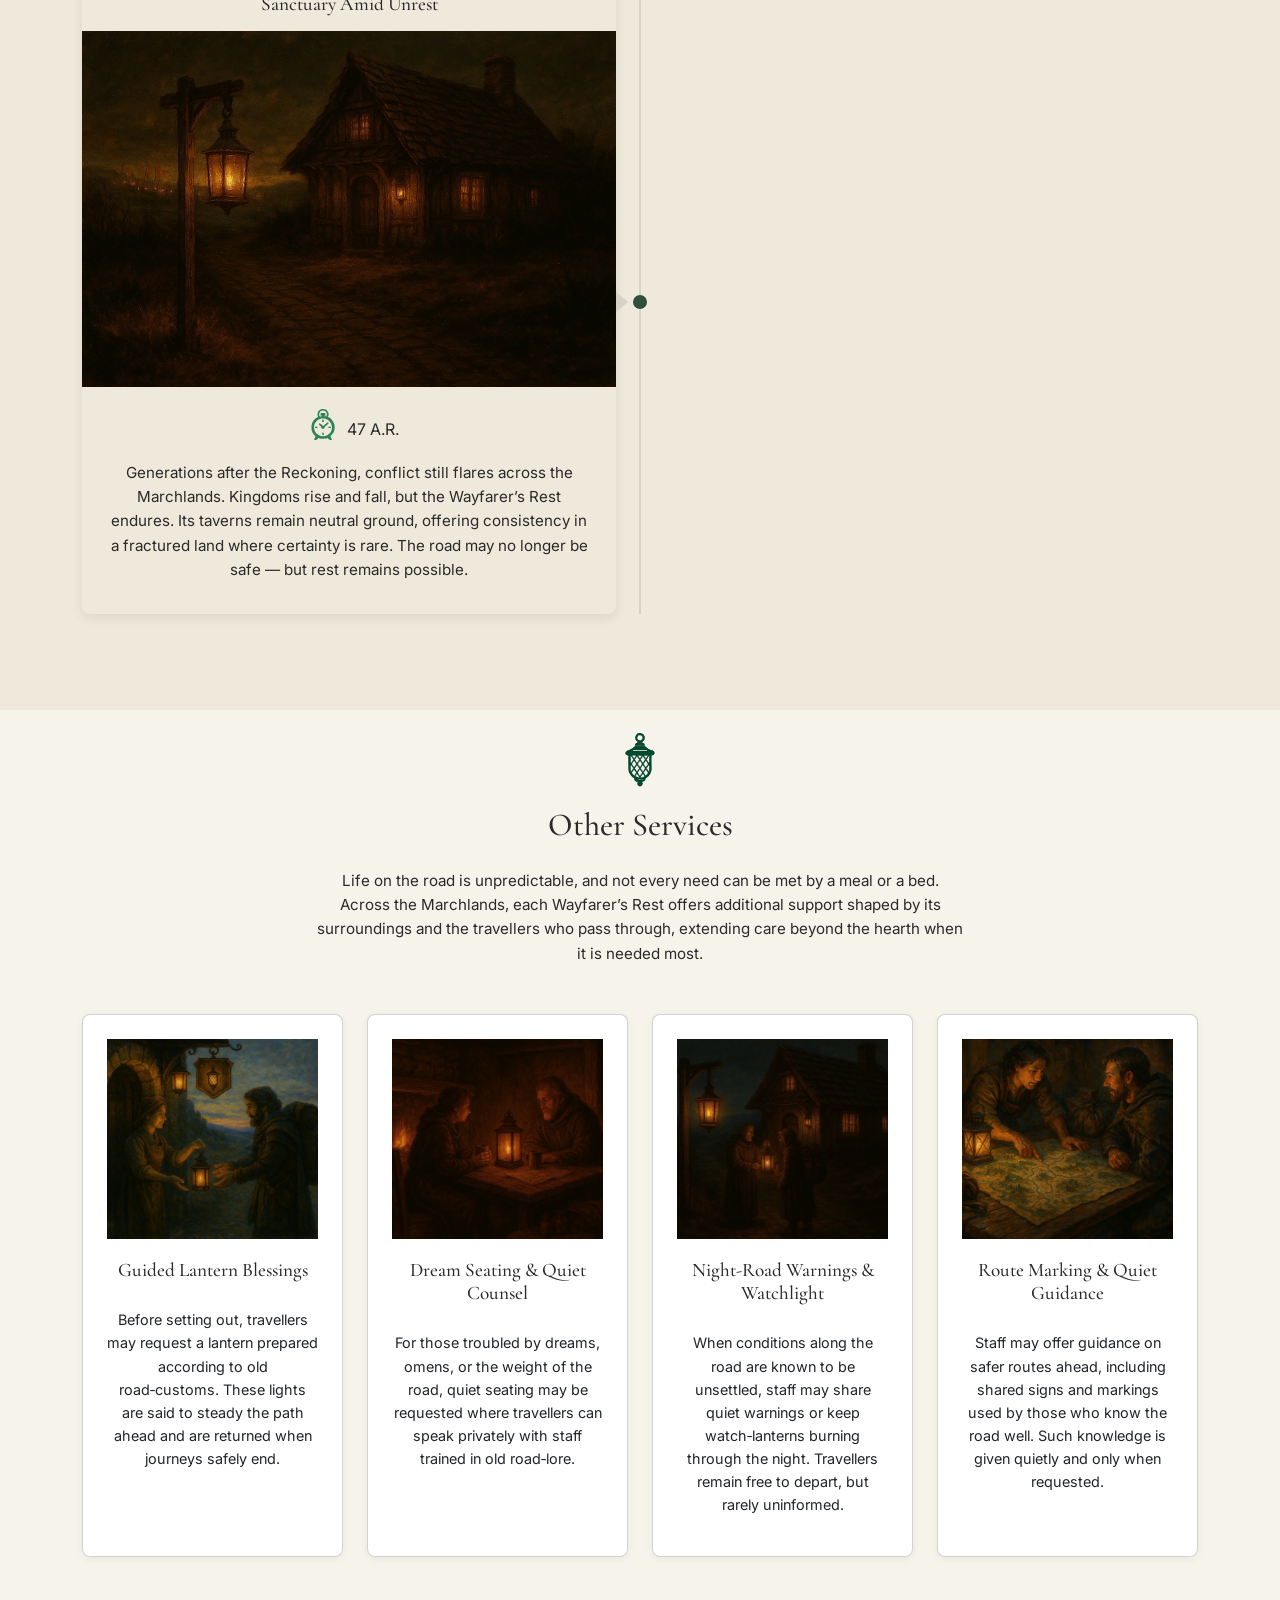
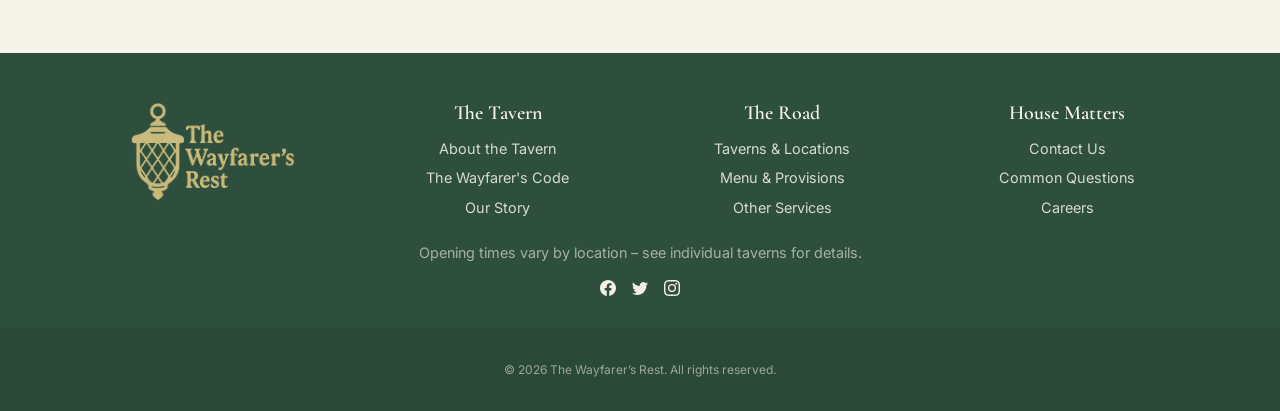
==== commit 07317000: "Favicons Added" ====
--- a/about.html
+++ b/about.html
@@ -4,6 +4,9 @@
 <head>
     <meta charset="UTF-8">
     <meta name="viewport" content="width=device-width, initial-scale=1.0">
+
+    <link rel="icon" type="image/png" href="assets/images/favicon/lantern-favicon.png">
+
 
 
     <title>About the Wayfarer’s Rest | Life Along the Road</title>
